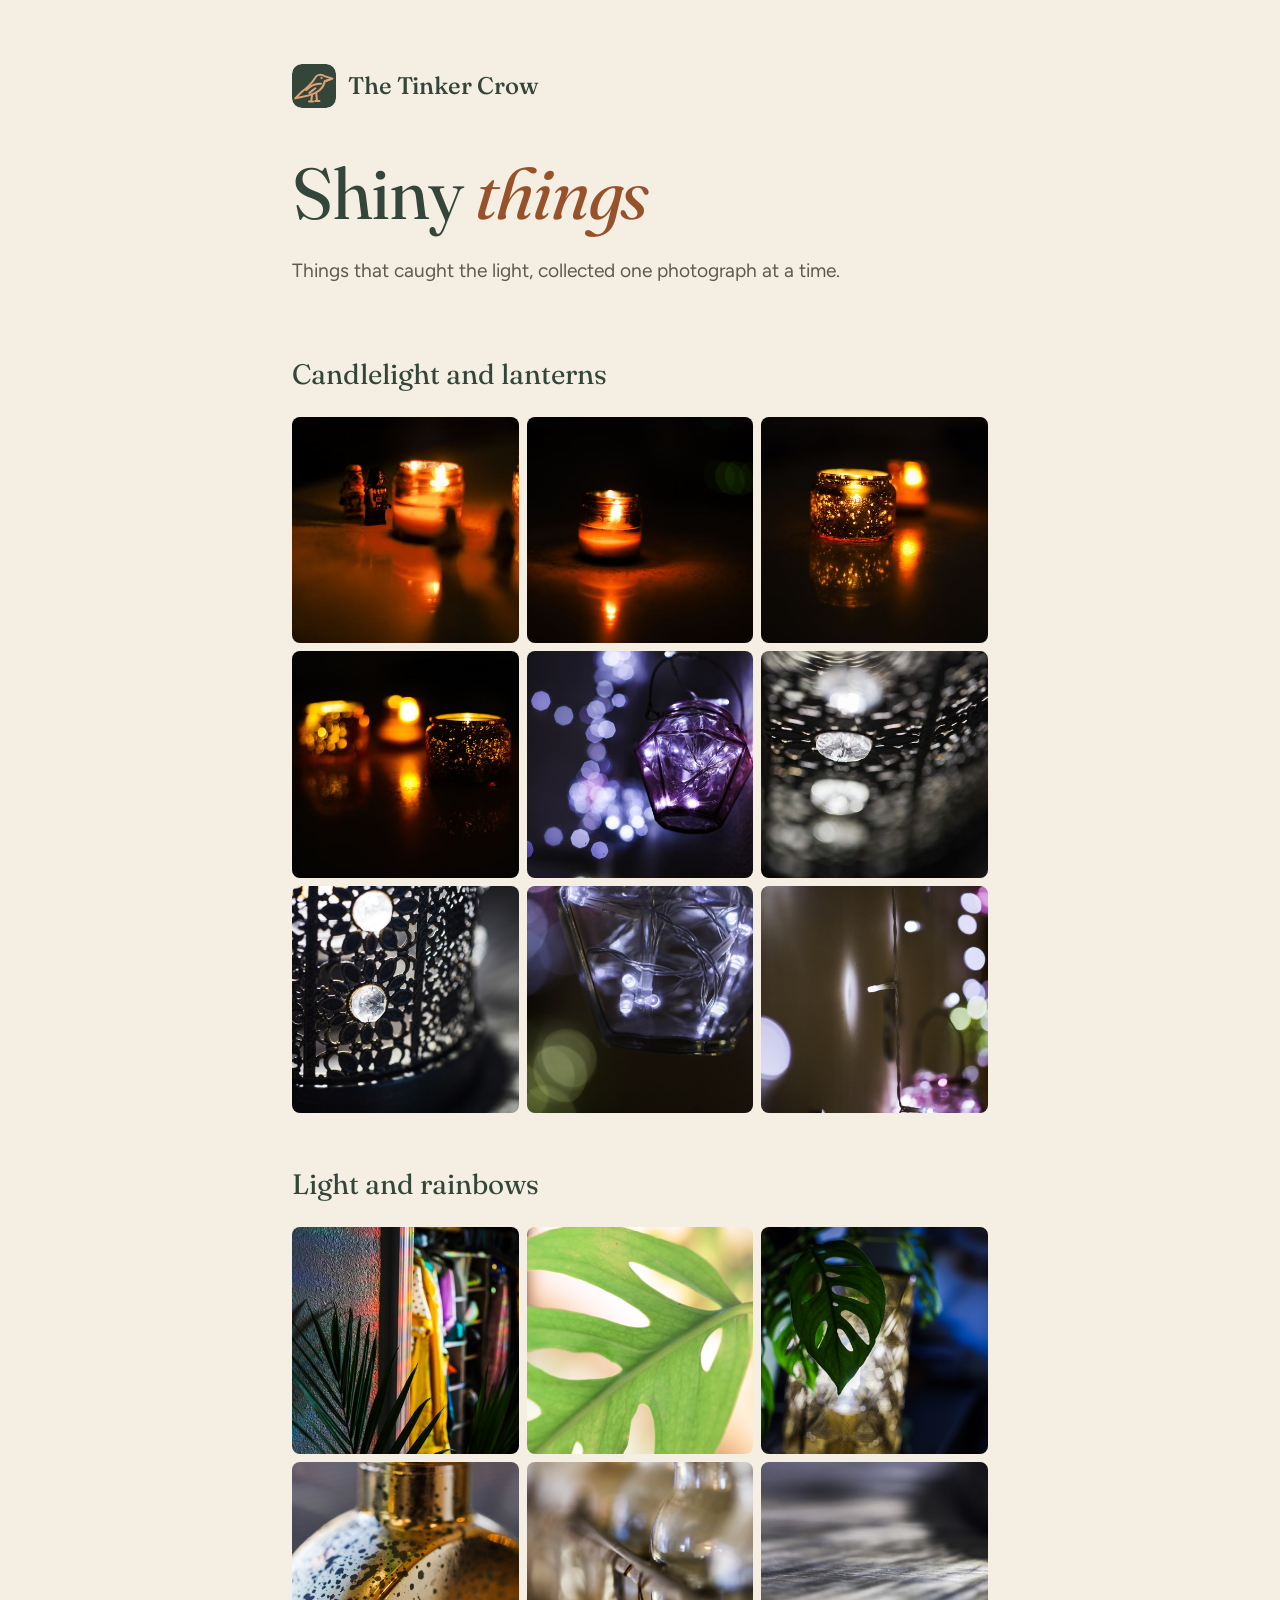
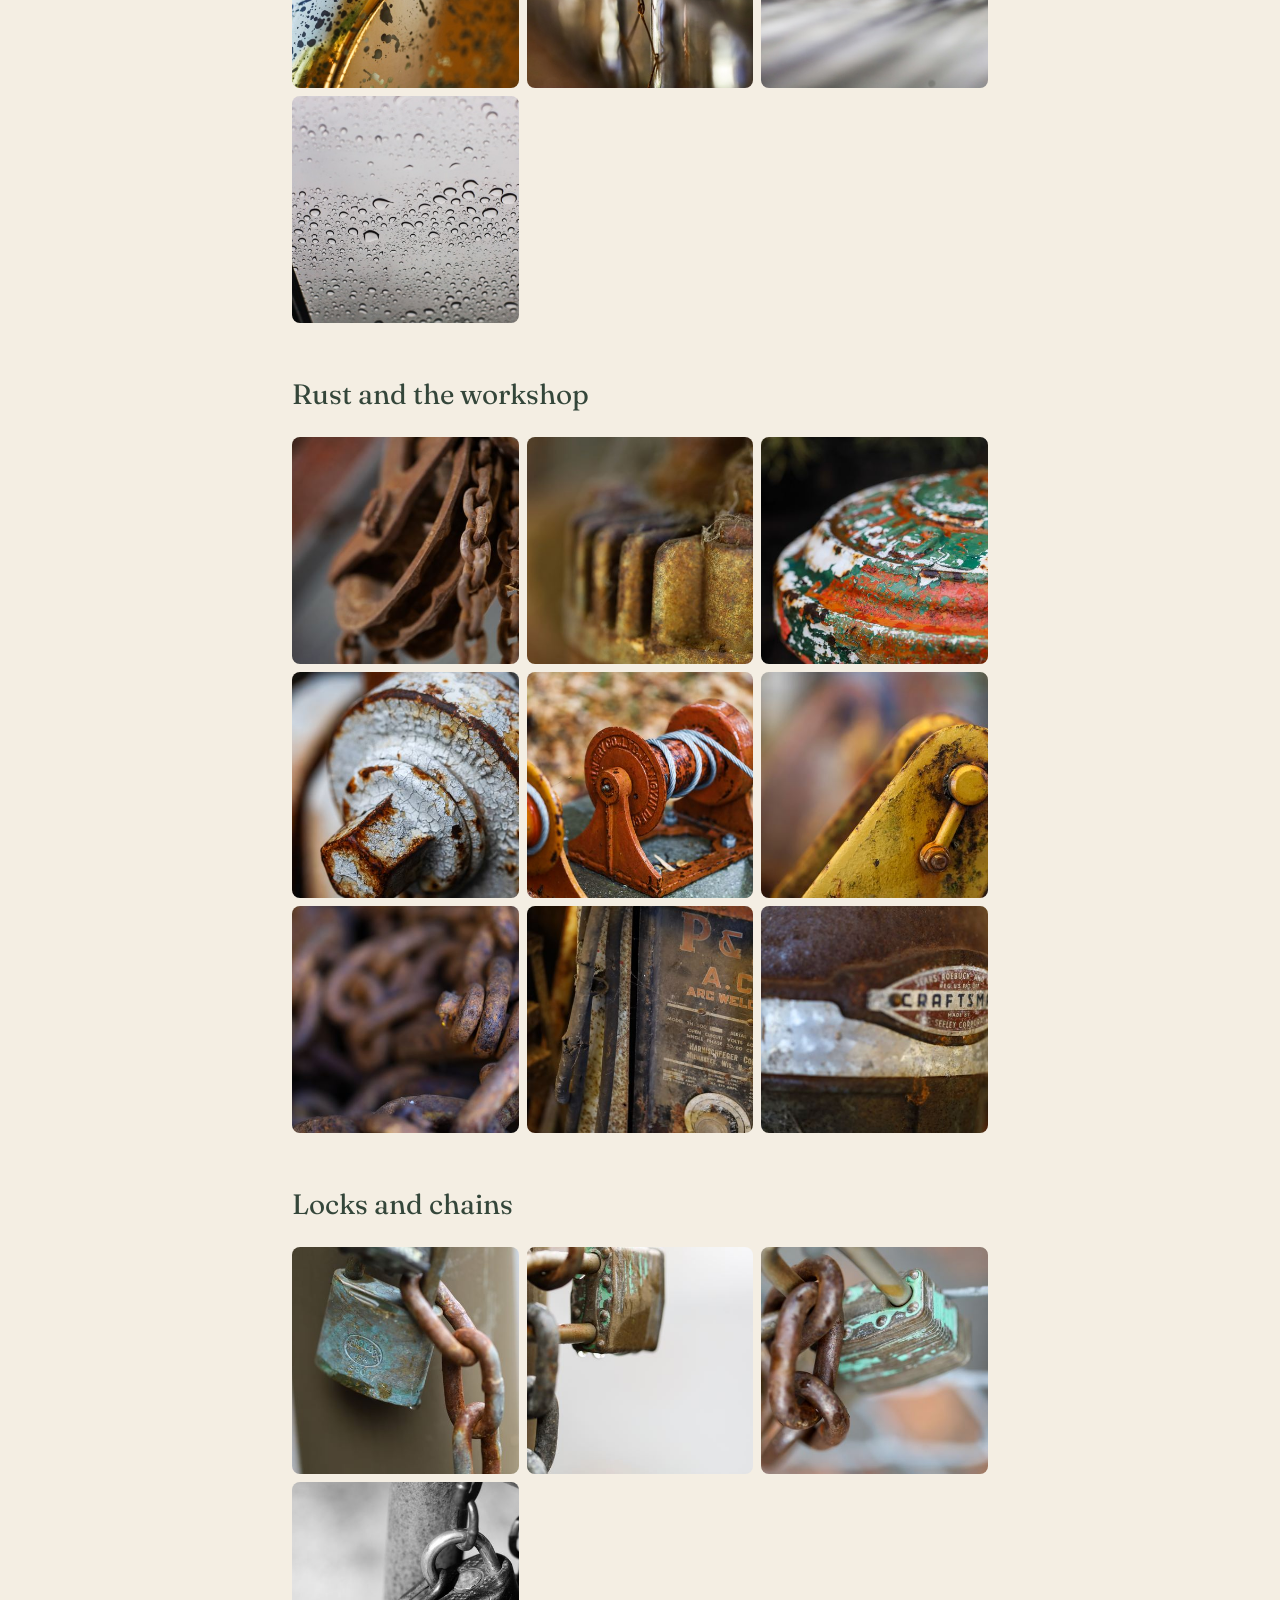
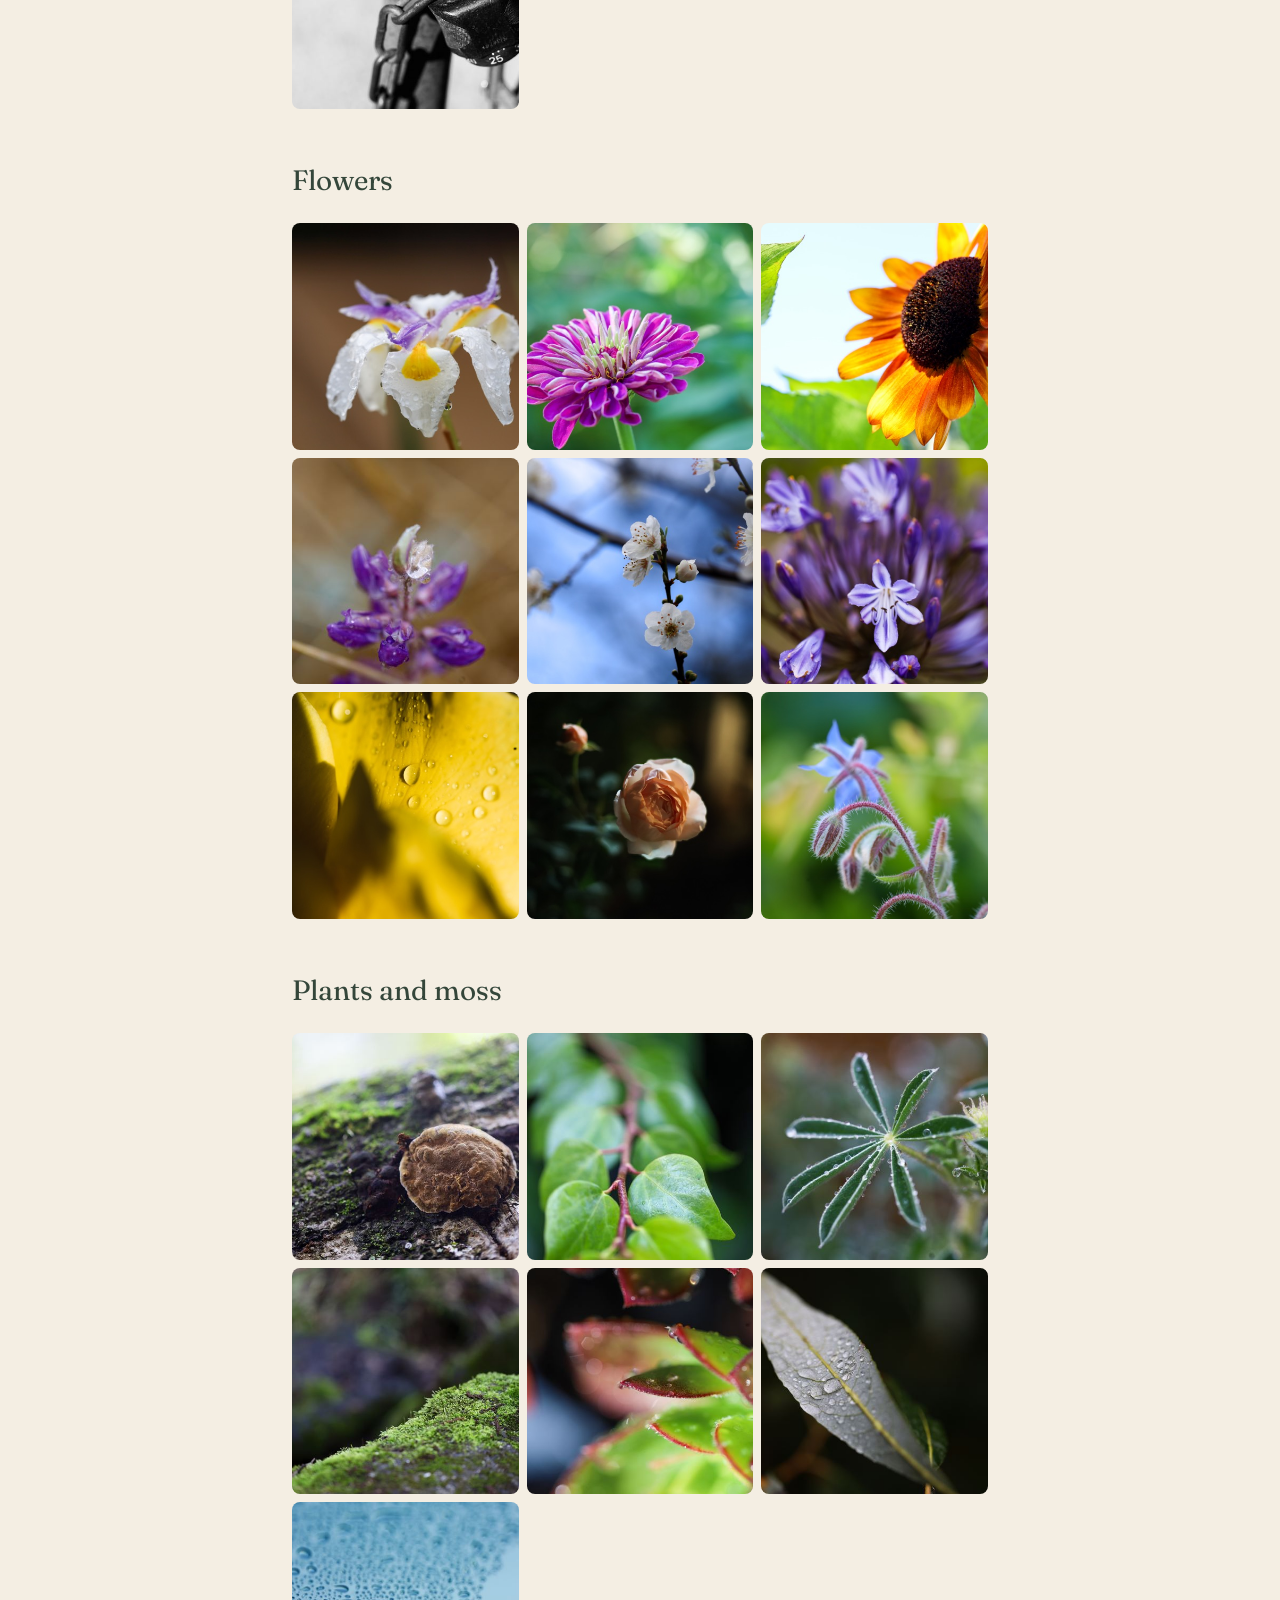
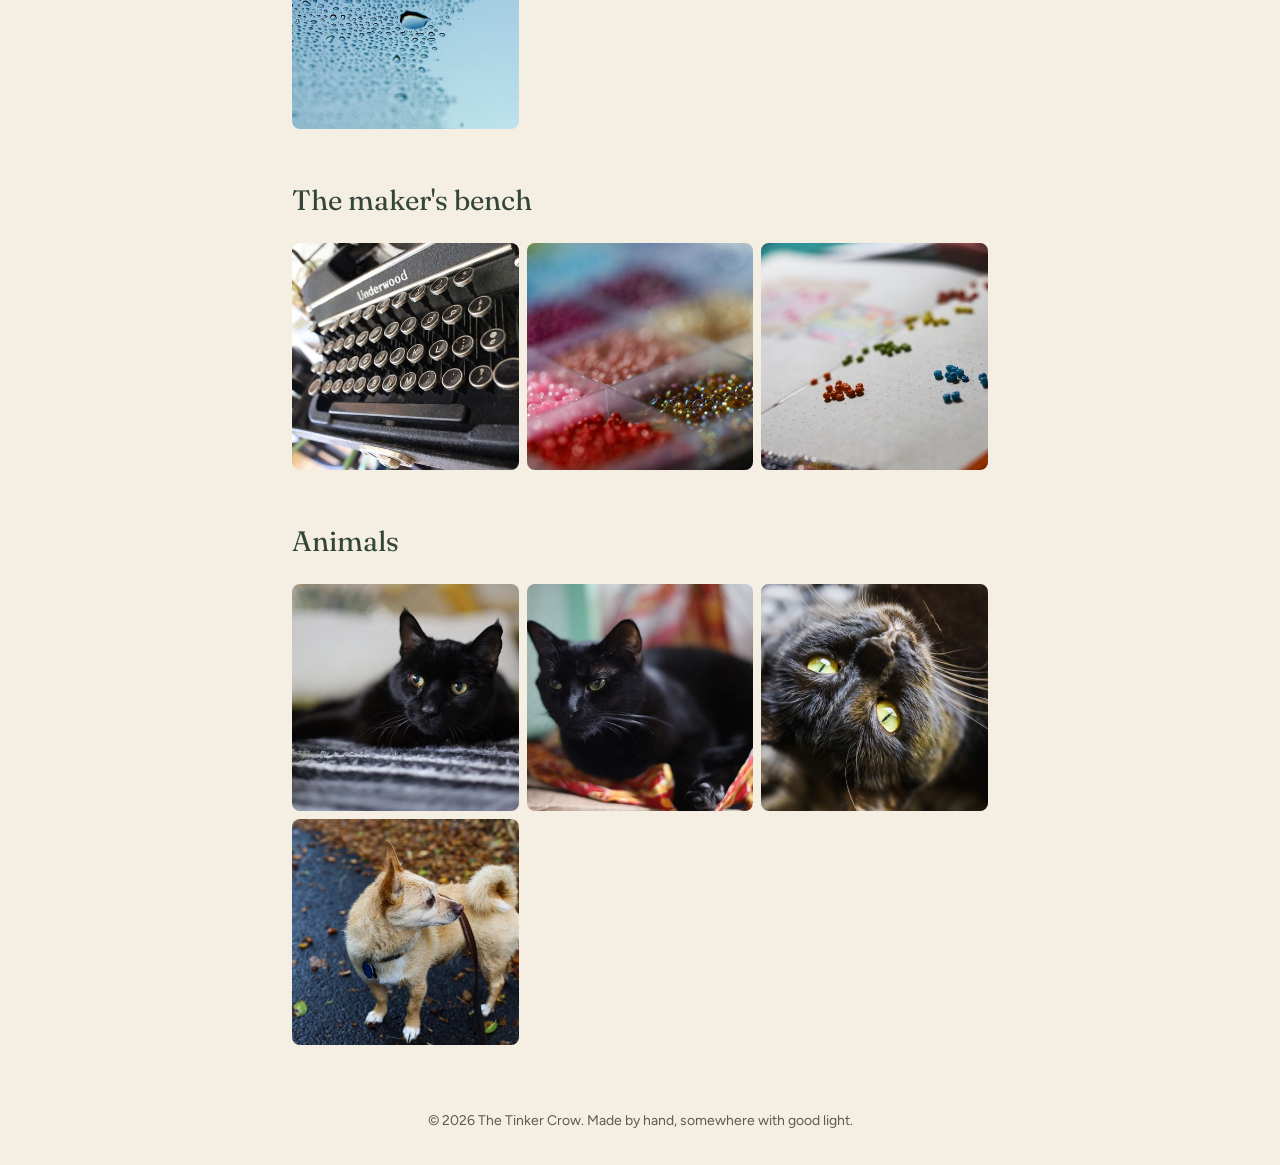
==== gallery.html @ a7730db5 "Self-hosted fonts and social images re-rendered with them Co-Authored-By: Claude Opus 5.5 <noreply@a" ====
<!doctype html>
<html lang="en">
<head>
  <meta charset="utf-8">
  <meta name="viewport" content="width=device-width, initial-scale=1">
  <title>Shiny things — The Tinker Crow</title>
  <meta name="description" content="Photographs from The Tinker Crow: candlelight, rust and old machines, locks and chains, flowers, plants and moss, the maker's bench, and the animals.">
  <meta name="theme-color" content="#f4eee3" media="(prefers-color-scheme: light)">
  <meta name="theme-color" content="#1b221d" media="(prefers-color-scheme: dark)">
  <link rel="icon" href="/favicon.svg?v=2" type="image/svg+xml">
  <meta property="og:type" content="website">
  <meta property="og:url" content="https://thetinkercrow.com/gallery">
  <meta property="og:title" content="Shiny things — The Tinker Crow">
  <meta property="og:description" content="Candlelight, rust, locks and chains, flowers, plants and moss, and the maker's bench.">
  <meta property="og:image" content="https://thetinkercrow.com/og-image.png?v=2">
  <meta name="twitter:card" content="summary_large_image">
  <link rel="stylesheet" href="/css/tokens.css">
  <link rel="stylesheet" href="/css/site.css">
</head>
<body>
  <main>
    <p class="wordmark"><a href="/"><img src="/favicon.svg?v=2" alt="">The Tinker Crow</a></p>
    <h1>Shiny <em>things</em></h1>
    <p class="lede">Things that caught the light, collected one photograph at a time.</p>

    <section class="gallery" aria-labelledby="g-candles">
      <h2 id="g-candles">Candlelight and lanterns</h2>
      <ul>
      <li><a href="/photos/candles-pair.jpg"><img src="/photos/thumbs/candles-pair.jpg" width="640" height="427" alt="Candles glowing in mercury-glass holders on a dark table" loading="lazy" decoding="async"></a></li>
      <li><a href="/photos/candle-single.jpg"><img src="/photos/thumbs/candle-single.jpg" width="640" height="427" alt="A single candle glowing in the dark, its flame reflected below" loading="lazy" decoding="async"></a></li>
      <li><a href="/photos/candles-mercury-glass.jpg"><img src="/photos/thumbs/candles-mercury-glass.jpg" width="640" height="427" alt="Speckled mercury-glass candle holder with a second flame behind it" loading="lazy" decoding="async"></a></li>
      <li><a href="/photos/candles-three.jpg"><img src="/photos/thumbs/candles-three.jpg" width="640" height="427" alt="Three candles in glass holders reflected on a dark table" loading="lazy" decoding="async"></a></li>
      <li><a href="/photos/lantern-violet.jpg"><img src="/photos/thumbs/lantern-violet.jpg" width="640" height="427" alt="Violet glass lantern among blurred string lights" loading="lazy" decoding="async"></a></li>
      <li><a href="/photos/lantern-pierced.jpg"><img src="/photos/thumbs/lantern-pierced.jpg" width="427" height="640" alt="Pierced metal lantern set with glass jewels, glowing from inside" loading="lazy" decoding="async"></a></li>
      <li><a href="/photos/lantern-pierced-close.jpg"><img src="/photos/thumbs/lantern-pierced-close.jpg" width="640" height="427" alt="Close view of a lace-cut metal lantern and its glass jewels" loading="lazy" decoding="async"></a></li>
      <li><a href="/photos/light-string-lantern.jpg"><img src="/photos/thumbs/light-string-lantern.jpg" width="640" height="427" alt="Glass lantern filled with tiny white string lights" loading="lazy" decoding="async"></a></li>
      <li><a href="/photos/light-bokeh-strands.jpg"><img src="/photos/thumbs/light-bokeh-strands.jpg" width="640" height="427" alt="Strands of fairy lights blurred into soft circles" loading="lazy" decoding="async"></a></li>
      </ul>
    </section>

    <section class="gallery" aria-labelledby="g-light">
      <h2 id="g-light">Light and rainbows</h2>
      <ul>
      <li><a href="/photos/light-rainbow-wall.jpg"><img src="/photos/thumbs/light-rainbow-wall.jpg" width="640" height="427" alt="A rainbow cast across a wall beside palm fronds and a rack of bright clothes" loading="lazy" decoding="async"></a></li>
      <li><a href="/photos/light-monstera-backlit.jpg"><img src="/photos/thumbs/light-monstera-backlit.jpg" width="640" height="427" alt="Monstera leaf glowing green with the sun behind it" loading="lazy" decoding="async"></a></li>
      <li><a href="/photos/light-monstera-blue.jpg"><img src="/photos/thumbs/light-monstera-blue.jpg" width="640" height="427" alt="Monstera leaves over a glowing glass jar in blue evening light" loading="lazy" decoding="async"></a></li>
      <li><a href="/photos/light-mercury-bottle.jpg"><img src="/photos/thumbs/light-mercury-bottle.jpg" width="640" height="427" alt="Round gold mercury-glass bottle catching the light" loading="lazy" decoding="async"></a></li>
      <li><a href="/photos/light-glass-bokeh.jpg"><img src="/photos/thumbs/light-glass-bokeh.jpg" width="640" height="427" alt="A row of glass bottles melting into warm blur" loading="lazy" decoding="async"></a></li>
      <li><a href="/photos/light-floor-stripes.jpg"><img src="/photos/thumbs/light-floor-stripes.jpg" width="640" height="427" alt="Soft stripes of window light falling across a surface" loading="lazy" decoding="async"></a></li>
      <li><a href="/photos/light-window-raindrops.jpg"><img src="/photos/thumbs/light-window-raindrops.jpg" width="640" height="427" alt="Raindrops beaded on a window pane against a grey sky" loading="lazy" decoding="async"></a></li>
      </ul>
    </section>

    <section class="gallery" aria-labelledby="g-rust">
      <h2 id="g-rust">Rust and the workshop</h2>
      <ul>
      <li><a href="/photos/rust-chain-hoist.jpg"><img src="/photos/thumbs/rust-chain-hoist.jpg" width="640" height="427" alt="Rusted chain hoist hanging in a workshop" loading="lazy" decoding="async"></a></li>
      <li><a href="/photos/rust-gear.jpg"><img src="/photos/thumbs/rust-gear.jpg" width="640" height="427" alt="Rusted gear housing up close" loading="lazy" decoding="async"></a></li>
      <li><a href="/photos/rust-painted-dome.jpg"><img src="/photos/thumbs/rust-painted-dome.jpg" width="640" height="427" alt="Ridged metal cap with green and orange paint flaking off" loading="lazy" decoding="async"></a></li>
      <li><a href="/photos/rust-white-fitting.jpg"><img src="/photos/thumbs/rust-white-fitting.jpg" width="640" height="427" alt="Cracked white paint over a rusted square fitting" loading="lazy" decoding="async"></a></li>
      <li><a href="/photos/rust-orange-winch.jpg"><img src="/photos/thumbs/rust-orange-winch.jpg" width="640" height="427" alt="Orange hand winch wound with steel cable" loading="lazy" decoding="async"></a></li>
      <li><a href="/photos/rust-yellow-lever.jpg"><img src="/photos/thumbs/rust-yellow-lever.jpg" width="640" height="427" alt="Worn yellow machine arm with a brass lever" loading="lazy" decoding="async"></a></li>
      <li><a href="/photos/rust-chain-pile.jpg"><img src="/photos/thumbs/rust-chain-pile.jpg" width="640" height="427" alt="A heap of rusted chain" loading="lazy" decoding="async"></a></li>
      <li><a href="/photos/workshop-arc-welder.jpg"><img src="/photos/thumbs/workshop-arc-welder.jpg" width="640" height="427" alt="Old arc welder with its faded maker's plate" loading="lazy" decoding="async"></a></li>
      <li><a href="/photos/workshop-craftsman-badge.jpg"><img src="/photos/thumbs/workshop-craftsman-badge.jpg" width="640" height="427" alt="Enamel maker's badge on a rusted machine" loading="lazy" decoding="async"></a></li>
      </ul>
    </section>

    <section class="gallery" aria-labelledby="g-locks">
      <h2 id="g-locks">Locks and chains</h2>
      <ul>
      <li><a href="/photos/lock-verdigris.jpg"><img src="/photos/thumbs/lock-verdigris.jpg" width="640" height="427" alt="Padlock gone green with verdigris on a rusted chain" loading="lazy" decoding="async"></a></li>
      <li><a href="/photos/lock-brass-chain.jpg"><img src="/photos/thumbs/lock-brass-chain.jpg" width="640" height="427" alt="Weathered brass padlock hanging from a chain" loading="lazy" decoding="async"></a></li>
      <li><a href="/photos/lock-rust-chain.jpg"><img src="/photos/thumbs/lock-rust-chain.jpg" width="427" height="640" alt="Rusted chain looped through a green-stained padlock" loading="lazy" decoding="async"></a></li>
      <li><a href="/photos/lock-black-white.jpg"><img src="/photos/thumbs/lock-black-white.jpg" width="640" height="427" alt="Combination lock and chains in black and white" loading="lazy" decoding="async"></a></li>
      </ul>
    </section>

    <section class="gallery" aria-labelledby="g-flowers">
      <h2 id="g-flowers">Flowers</h2>
      <ul>
      <li><a href="/photos/flower-iris-rain.jpg"><img src="/photos/thumbs/flower-iris-rain.jpg" width="640" height="427" alt="White and violet iris speckled with rain" loading="lazy" decoding="async"></a></li>
      <li><a href="/photos/flower-zinnia-magenta.jpg"><img src="/photos/thumbs/flower-zinnia-magenta.jpg" width="640" height="427" alt="Magenta zinnia in full bloom" loading="lazy" decoding="async"></a></li>
      <li><a href="/photos/flower-sunflower.jpg"><img src="/photos/thumbs/flower-sunflower.jpg" width="640" height="427" alt="Orange sunflower against a pale sky" loading="lazy" decoding="async"></a></li>
      <li><a href="/photos/garden-lupine-dew.jpg"><img src="/photos/thumbs/garden-lupine-dew.jpg" width="640" height="427" alt="Purple lupine bud beaded with dew" loading="lazy" decoding="async"></a></li>
      <li><a href="/photos/flower-plum-blossom.jpg"><img src="/photos/thumbs/flower-plum-blossom.jpg" width="640" height="427" alt="White plum blossoms on a branch against blue sky" loading="lazy" decoding="async"></a></li>
      <li><a href="/photos/flower-agapanthus.jpg"><img src="/photos/thumbs/flower-agapanthus.jpg" width="640" height="427" alt="Close view of a purple agapanthus cluster" loading="lazy" decoding="async"></a></li>
      <li><a href="/photos/flower-yellow-petal-drops.jpg"><img src="/photos/thumbs/flower-yellow-petal-drops.jpg" width="427" height="640" alt="Yellow petal holding drops of water" loading="lazy" decoding="async"></a></li>
      <li><a href="/photos/flower-rose-peach.jpg"><img src="/photos/thumbs/flower-rose-peach.jpg" width="640" height="427" alt="Single peach rose glowing against dark leaves" loading="lazy" decoding="async"></a></li>
      <li><a href="/photos/flower-borage.jpg"><img src="/photos/thumbs/flower-borage.jpg" width="640" height="427" alt="Blue borage flower on a fuzzy curling stem" loading="lazy" decoding="async"></a></li>
      </ul>
    </section>

    <section class="gallery" aria-labelledby="g-garden">
      <h2 id="g-garden">Plants and moss</h2>
      <ul>
      <li><a href="/photos/garden-moss-mushroom.jpg"><img src="/photos/thumbs/garden-moss-mushroom.jpg" width="640" height="427" alt="Bracket mushroom on a mossy log" loading="lazy" decoding="async"></a></li>
      <li><a href="/photos/garden-ivy-vine.jpg"><img src="/photos/thumbs/garden-ivy-vine.jpg" width="427" height="640" alt="Ivy leaves climbing a red stem" loading="lazy" decoding="async"></a></li>
      <li><a href="/photos/garden-lupine-star.jpg"><img src="/photos/thumbs/garden-lupine-star.jpg" width="640" height="427" alt="Star-shaped lupine leaf edged with dew" loading="lazy" decoding="async"></a></li>
      <li><a href="/photos/garden-moss-log.jpg"><img src="/photos/thumbs/garden-moss-log.jpg" width="640" height="427" alt="Bright moss along a fallen log" loading="lazy" decoding="async"></a></li>
      <li><a href="/photos/garden-succulent-rain.jpg"><img src="/photos/thumbs/garden-succulent-rain.jpg" width="427" height="640" alt="Red-edged succulent leaves after rain" loading="lazy" decoding="async"></a></li>
      <li><a href="/photos/garden-leaf-rain.jpg"><img src="/photos/thumbs/garden-leaf-rain.jpg" width="640" height="427" alt="Silver leaf dotted with raindrops" loading="lazy" decoding="async"></a></li>
      <li><a href="/photos/glass-raindrops.jpg"><img src="/photos/thumbs/glass-raindrops.jpg" width="640" height="427" alt="Raindrops on glass against a blue sky" loading="lazy" decoding="async"></a></li>
      </ul>
    </section>

    <section class="gallery" aria-labelledby="g-bench">
      <h2 id="g-bench">The maker's bench</h2>
      <ul>
      <li><a href="/photos/bench-typewriter.jpg"><img src="/photos/thumbs/bench-typewriter.jpg" width="640" height="427" alt="Vintage typewriter keys beside a houseplant" loading="lazy" decoding="async"></a></li>
      <li><a href="/photos/bench-bead-trays.jpg"><img src="/photos/thumbs/bench-bead-trays.jpg" width="640" height="427" alt="Trays of seed beads sorted by color" loading="lazy" decoding="async"></a></li>
      <li><a href="/photos/bench-bead-pattern.jpg"><img src="/photos/thumbs/bench-bead-pattern.jpg" width="640" height="427" alt="Loose beads laid out over a hand-drawn bead pattern" loading="lazy" decoding="async"></a></li>
      </ul>
    </section>

    <section class="gallery" aria-labelledby="g-animals">
      <h2 id="g-animals">Animals</h2>
      <ul>
      <li><a href="/photos/cat-blanket.jpg"><img src="/photos/thumbs/cat-blanket.jpg" width="640" height="427" alt="Black cat curled on a striped blanket" loading="lazy" decoding="async"></a></li>
      <li><a href="/photos/cat-cushion.jpg"><img src="/photos/thumbs/cat-cushion.jpg" width="640" height="427" alt="Black cat resting on a patterned cushion" loading="lazy" decoding="async"></a></li>
      <li><a href="/photos/cat-looking-up.jpg"><img src="/photos/thumbs/cat-looking-up.jpg" width="640" height="427" alt="Dark cat with green eyes gazing straight up" loading="lazy" decoding="async"></a></li>
      <li><a href="/photos/dog-autumn-leaves.jpg"><img src="/photos/thumbs/dog-autumn-leaves.jpg" width="640" height="427" alt="Small fox-colored dog on a leash among autumn leaves" loading="lazy" decoding="async"></a></li>
      </ul>
    </section>
  </main>
  <footer><p>&copy; 2026 The Tinker Crow. Made by hand, somewhere with good light.</p></footer>
</body>
</html>
---- css/tokens.css ----
/* The Tinker Crow design tokens: fonts and the Apothecary palette.
   The one place colors are defined; keep in sync with brand/README.md. */

/* Self-hosted, never Google Fonts: the site makes no third-party requests,
   so a visit leaves no trail anywhere but GitHub Pages. Until the .woff2
   files are in fonts/ (see fonts/README.md), the fallbacks in the stacks
   below render instead; nothing breaks. */
@font-face {
  font-family: "Fraunces"; src: url("/fonts/Fraunces.woff2") format("woff2");
  font-weight: 300 700; font-style: normal; font-display: swap;
}
@font-face {
  font-family: "Fraunces"; src: url("/fonts/Fraunces-Italic.woff2") format("woff2");
  font-weight: 300 700; font-style: italic; font-display: swap;
}
@font-face {
  font-family: "Figtree"; src: url("/fonts/Figtree.woff2") format("woff2");
  font-weight: 400 700; font-display: swap;
}
@font-face {
  font-family: "Caveat"; src: url("/fonts/Caveat.woff2") format("woff2");
  font-weight: 400 700; font-display: swap;
}

:root {
  --font-display: "Fraunces", Georgia, "Times New Roman", serif;
  --font-body: "Figtree", system-ui, -apple-system, "Segoe UI", sans-serif;
  --font-hand: "Caveat", "Bradley Hand", "Segoe Print", cursive;

  /* Apothecary palette, daylight. --sage is 3.15:1 on --bg: decoration and
     large display only, never body text. */
  --bg: #f4eee3; --card: #fbf7ef; --ink: #2b2a26; --forest: #34463a;
  --muted: #5e5a50; --accent: #97522b; --sage: #7d8b6a; --line: #dcd2bf;
  --on-forest: #fbf7ef;
}
/* Night garden. Every text color re-measured against this --bg. */
@media (prefers-color-scheme: dark) {
  :root {
    --bg: #1b221d; --card: #242d27; --ink: #efe7d8; --forest: #c9d6bc;
    --muted: #b5ad9c; --accent: #e0a177; --sage: #8fa07a; --line: #36423a;
    --on-forest: #1b221d;
  }
}
---- css/site.css ----
/* TheTinkerCrow.com page styles. Colors and fonts come from tokens.css;
   no hex values here. Sizes in rem so browser and OS text settings apply. */

* { box-sizing: border-box; }
body {
  /* svh, not vh: on iOS 100vh is taller than the visible screen (the DwelLogs
     site hit this first). vh stays as the fallback. */
  margin: 0; min-height: 100vh; min-height: 100svh;
  display: flex; flex-direction: column; overflow-x: clip;
  background: var(--bg); color: var(--ink);
  font: 1.0625rem/1.65 var(--font-body);
}
a { color: var(--accent); }
:focus-visible { outline: 0.1875rem solid var(--accent); outline-offset: 0.1875rem; border-radius: 0.25rem; }

/* Botanical sprig in the corner. Decorative, fixed, behind the content. */
.sprig {
  position: fixed; top: -1rem; right: -1rem; z-index: 0; pointer-events: none;
  width: min(34vw, 18rem); color: var(--sage); opacity: .7;
}
.sprig svg { display: block; width: 100%; height: auto; }

main, footer { position: relative; z-index: 1; }
main { flex: 1; width: 100%; max-width: 46rem; margin: 0 auto; padding: 4rem 1.25rem 2.5rem; }

.wordmark {
  display: flex; align-items: center; gap: 0.75rem; margin: 0 0 3rem;
  font-family: var(--font-display); font-size: 1.5rem; font-weight: 500; color: var(--forest);
}
.wordmark img { width: 2.75rem; height: 2.75rem; border-radius: 0.625rem; }
.wordmark a { display: inline-flex; align-items: center; gap: 0.75rem; color: inherit; text-decoration: none; }

.moons { display: block; width: 8.75rem; height: auto; color: var(--sage); margin: 0 0 1.5rem; }

h1 {
  margin: 0 0 1.5rem; font-family: var(--font-display); font-weight: 400;
  font-size: clamp(2.5rem, 8vw, 4.5rem); line-height: 1.04; letter-spacing: -0.02em;
  color: var(--forest);
}
h1 em { font-style: italic; color: var(--accent); }
.lede { margin: 0 0 2rem; max-width: 34em; font-size: 1.2rem; color: var(--muted); }

.mediums { list-style: none; padding: 0; margin: 0 0 2rem; display: flex; flex-wrap: wrap; gap: 0.625rem; }
.mediums li {
  padding: 0.375rem 1rem; border: 1px solid var(--line); border-radius: 999px;
  background: var(--card); font-size: 0.95rem; color: var(--forest);
}
.mediums li.next { border-style: dashed; border-color: var(--accent); color: var(--accent); font-style: italic; }

/* Hand-font note, kept level. A 1.5deg tilt read as a rendering glitch
   rather than a hand-placed note; the font carries the handwritten feel. */
.note {
  margin: 0 0 2.5rem; font-family: var(--font-hand); font-size: 1.75rem; line-height: 1.2;
  color: var(--accent);
}

.soon {
  display: inline-block; padding: 0.5rem 1.25rem; border-radius: 999px;
  background: var(--forest); color: var(--on-forest); font-weight: 600; font-size: 0.95rem;
}

/* Photo preview: a square grid of thumbnails, each linking to the full
   image. Square crops keep the mixed portrait/landscape set tidy. */
.gallery { margin-top: 4rem; }
.gallery + .gallery { margin-top: 3rem; }
.gallery h2 {
  margin: 0 0 1.25rem; font-family: var(--font-display); font-weight: 400;
  font-size: 1.75rem; color: var(--forest);
}
.gallery ul {
  list-style: none; padding: 0; margin: 0;
  display: grid; grid-template-columns: repeat(3, minmax(0, 1fr)); gap: 0.5rem;
}
.gallery a { display: block; border-radius: 0.5rem; }
.gallery img {
  display: block; width: 100%; height: auto; aspect-ratio: 1; object-fit: cover;
  border-radius: 0.5rem; background: var(--card);
}
.gallery .more { margin: 1.25rem 0 0; font-weight: 600; }

footer { padding: 1.5rem 1.25rem 2rem; text-align: center; font-size: 0.875rem; color: var(--muted); }
footer p { max-width: 36em; margin: 0 auto; }
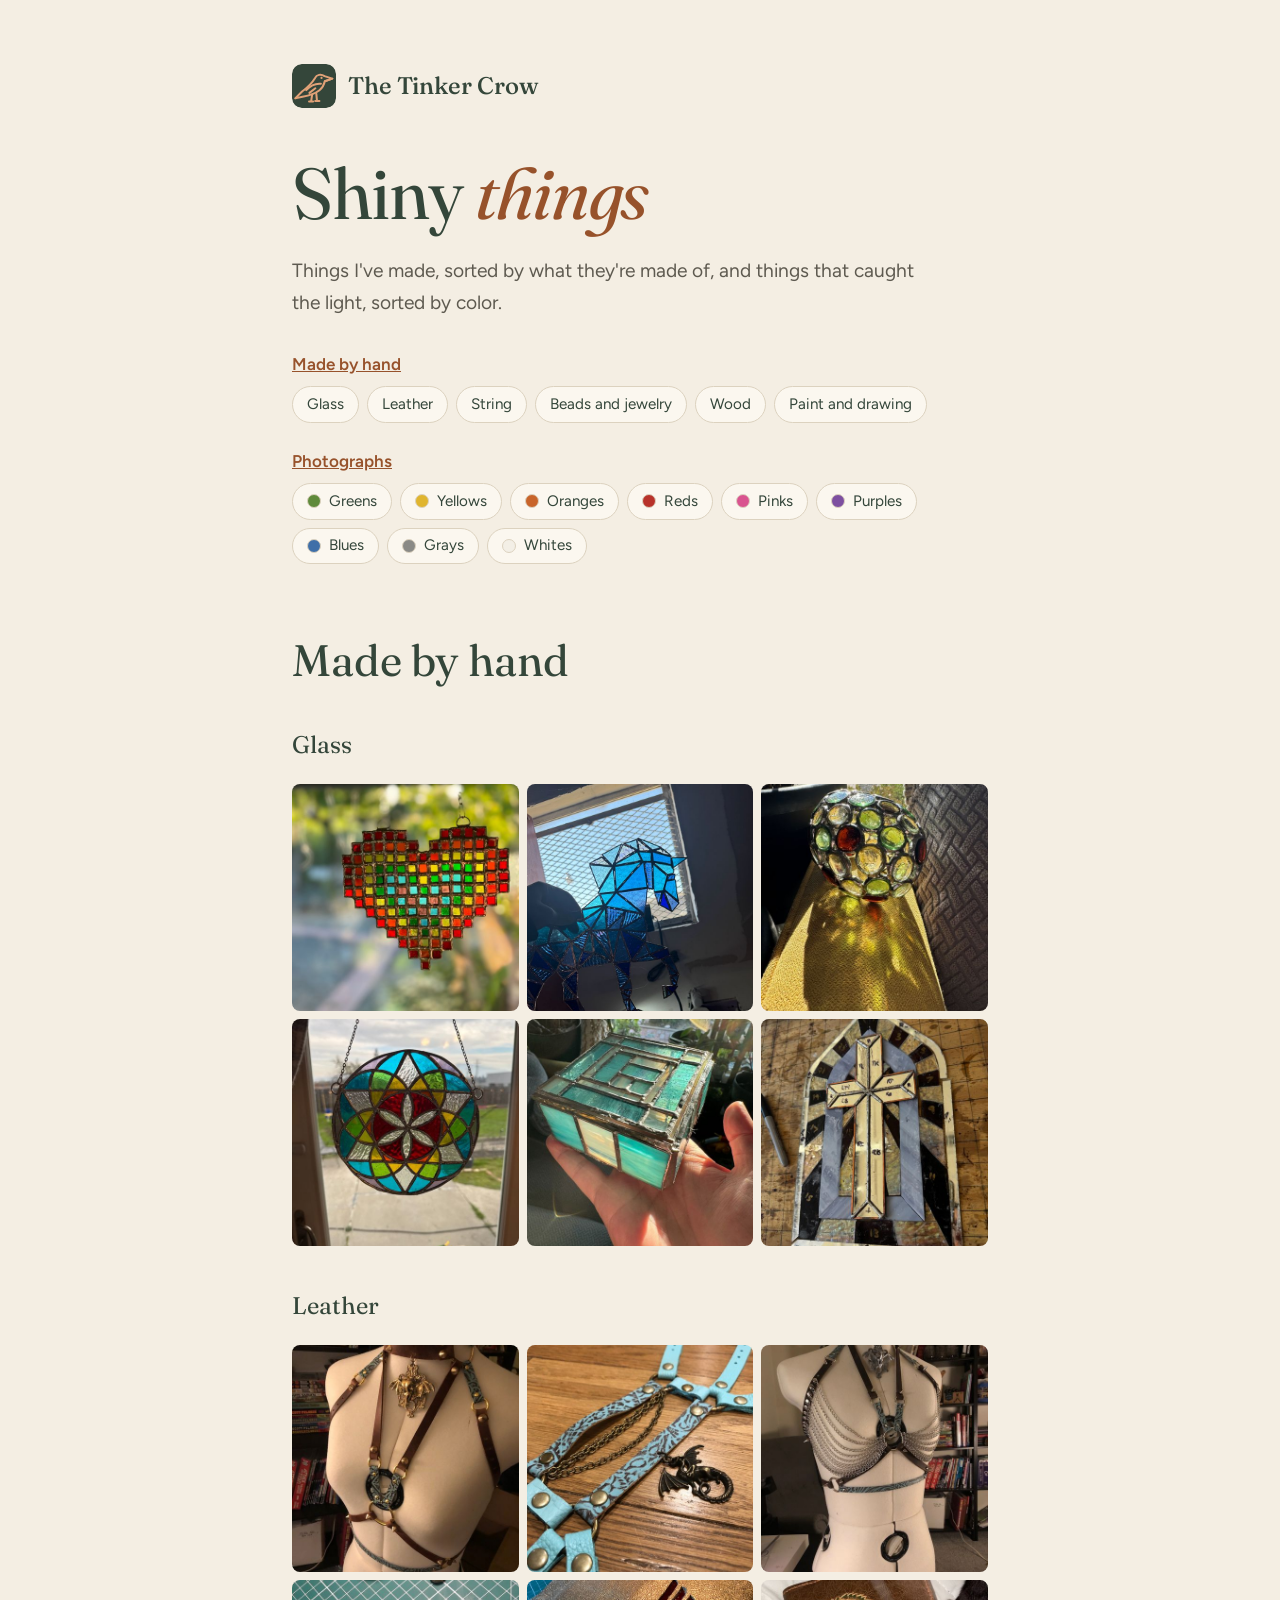
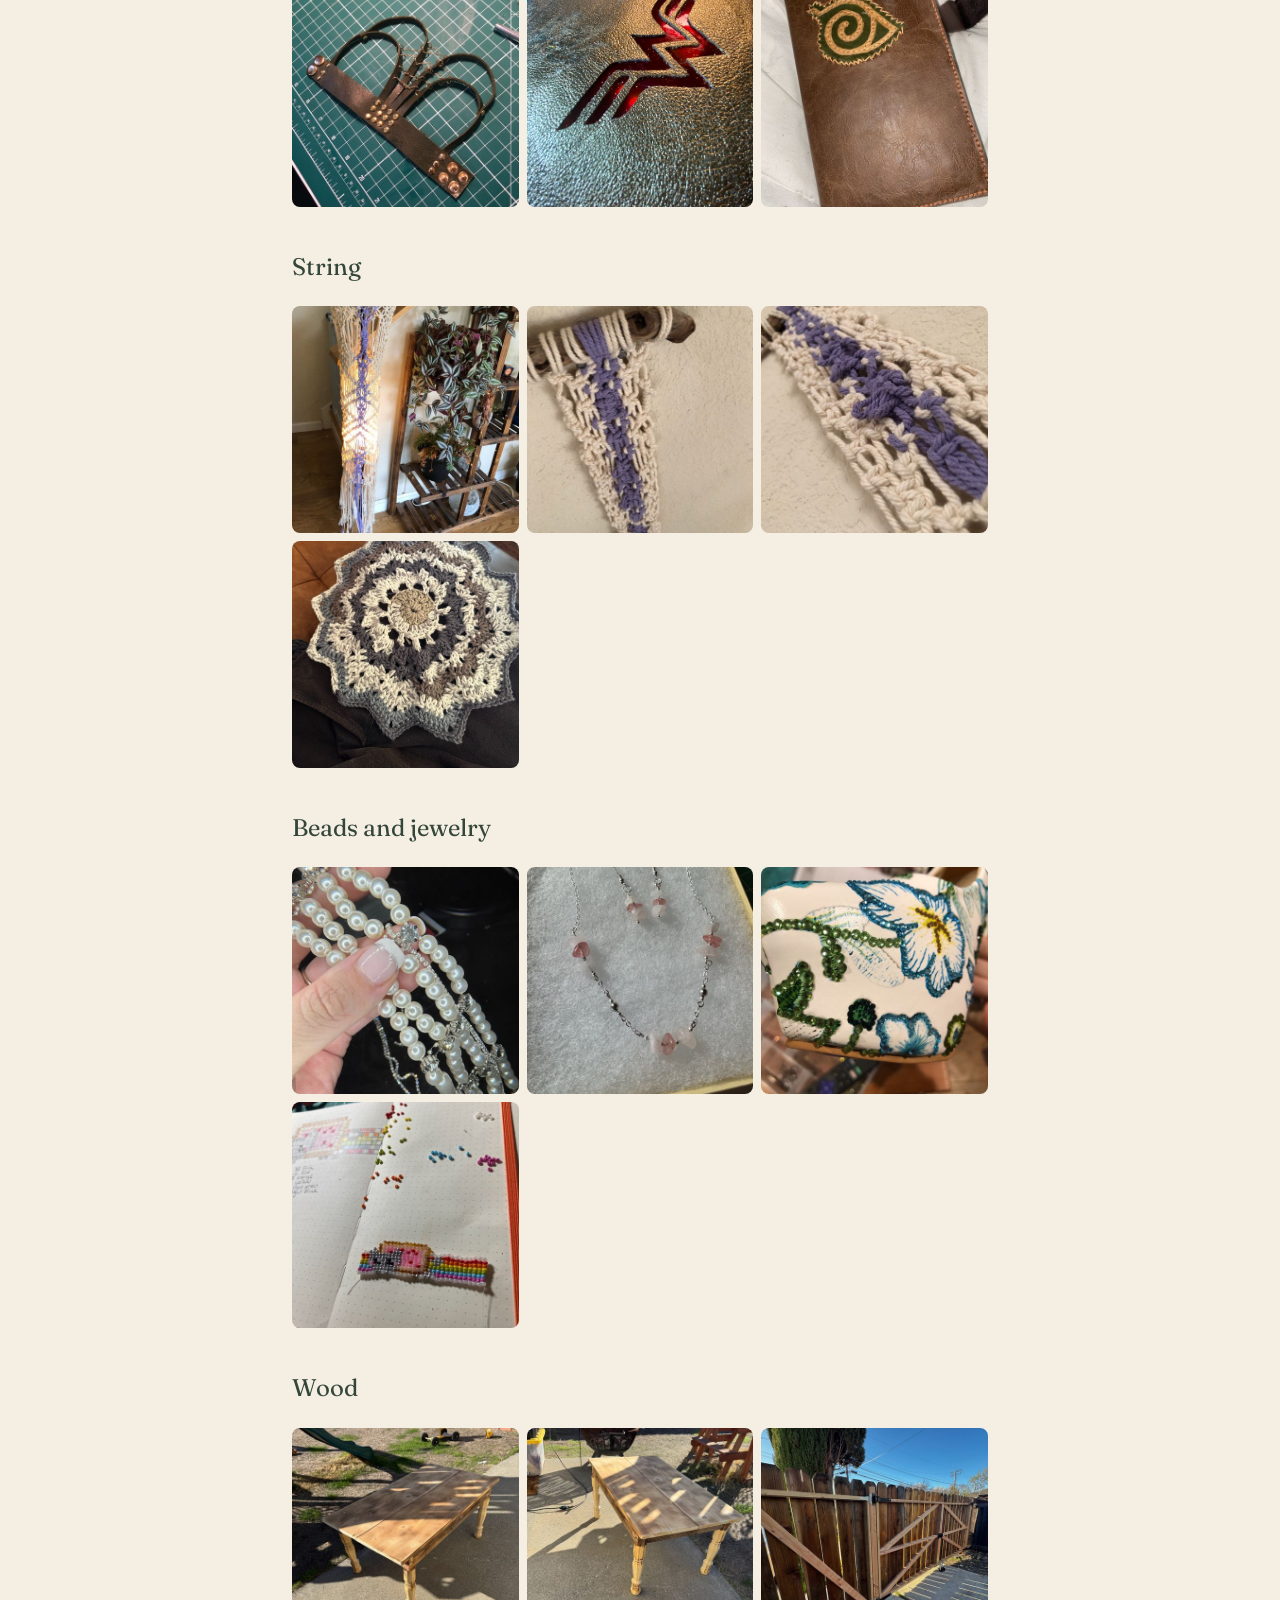
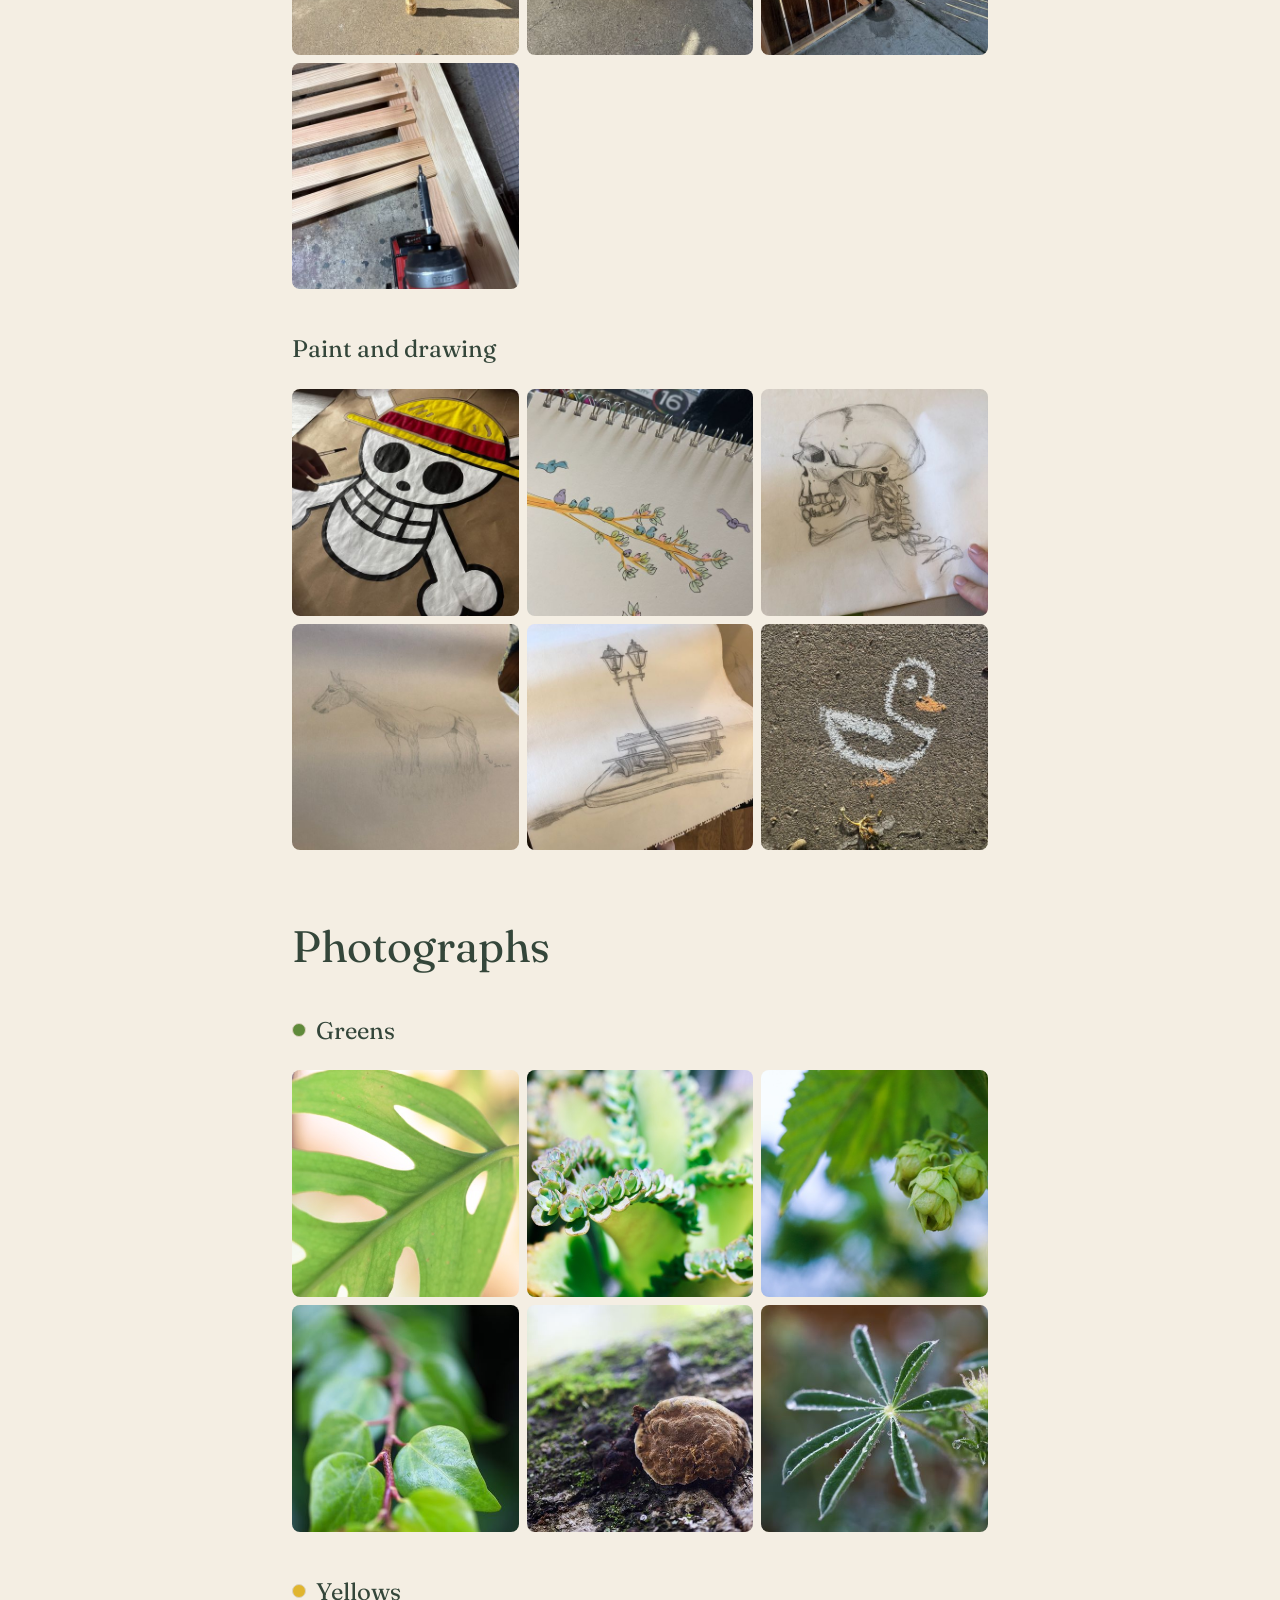
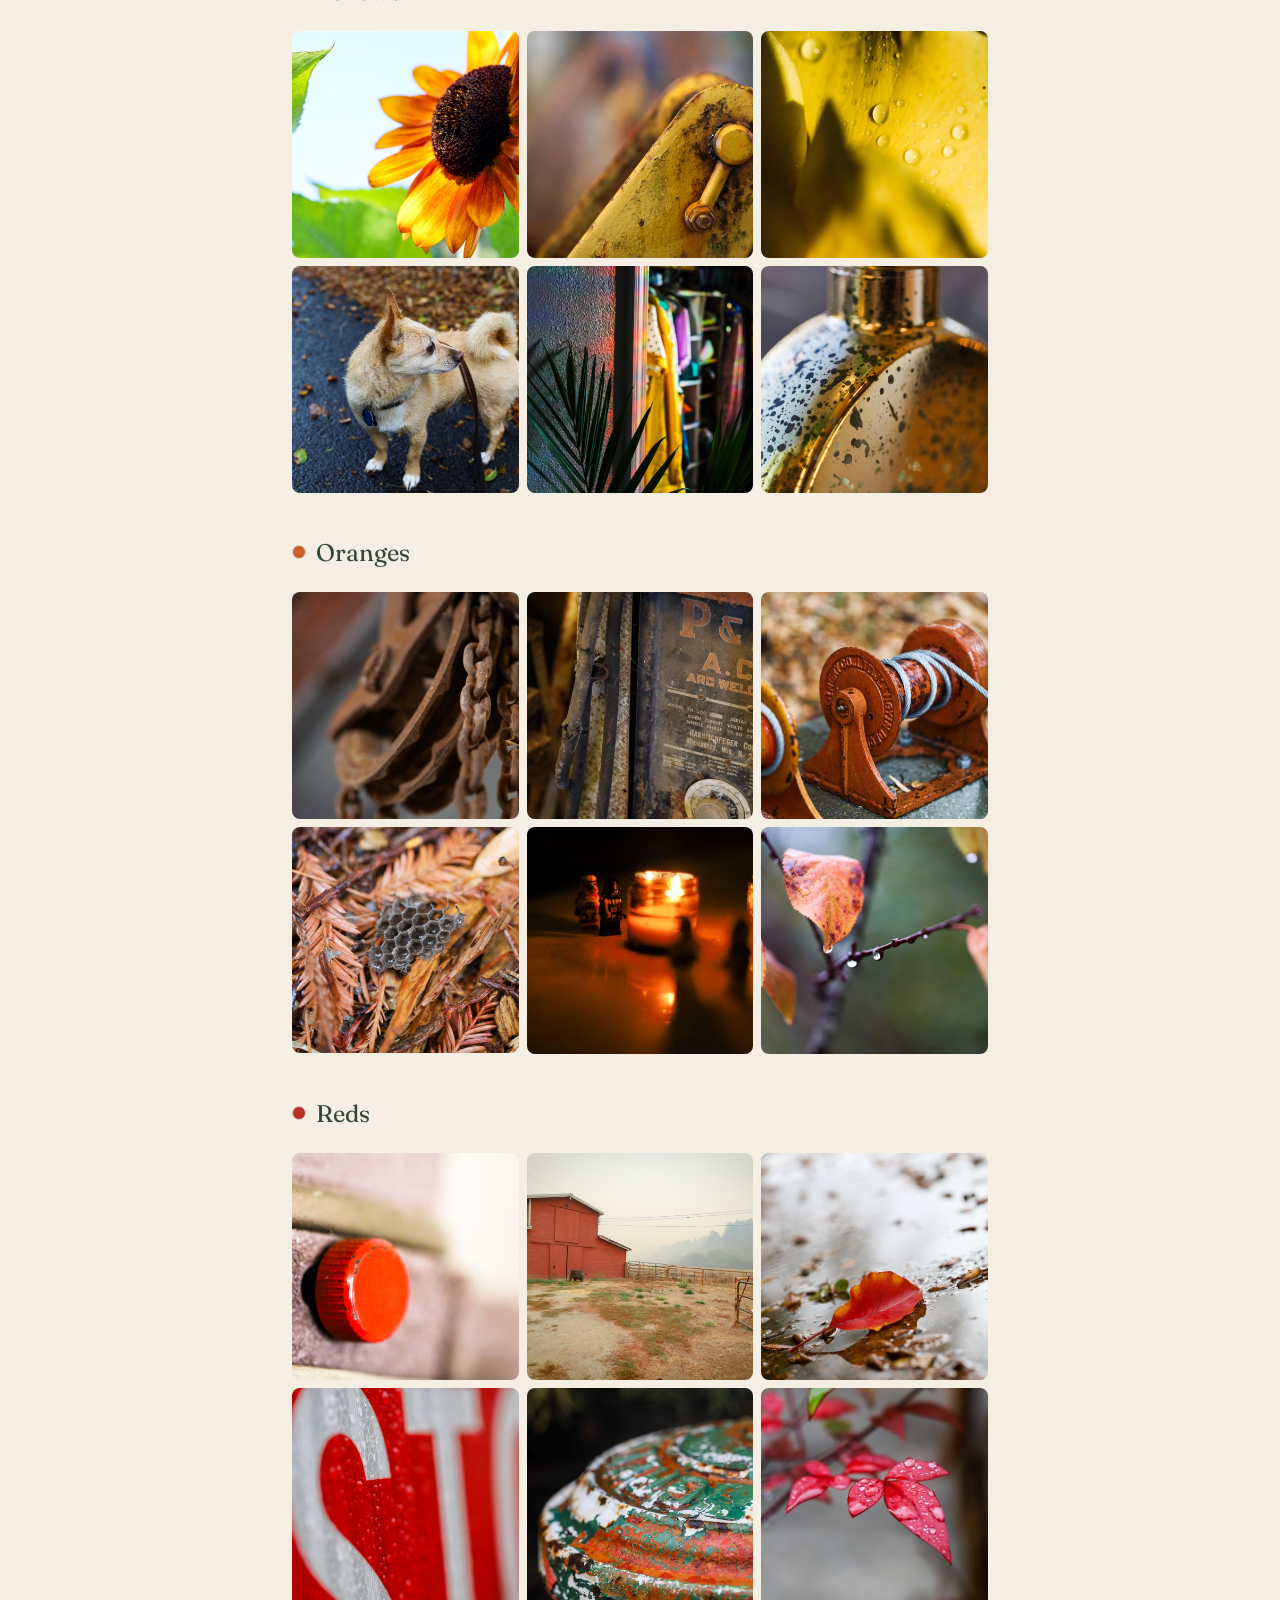
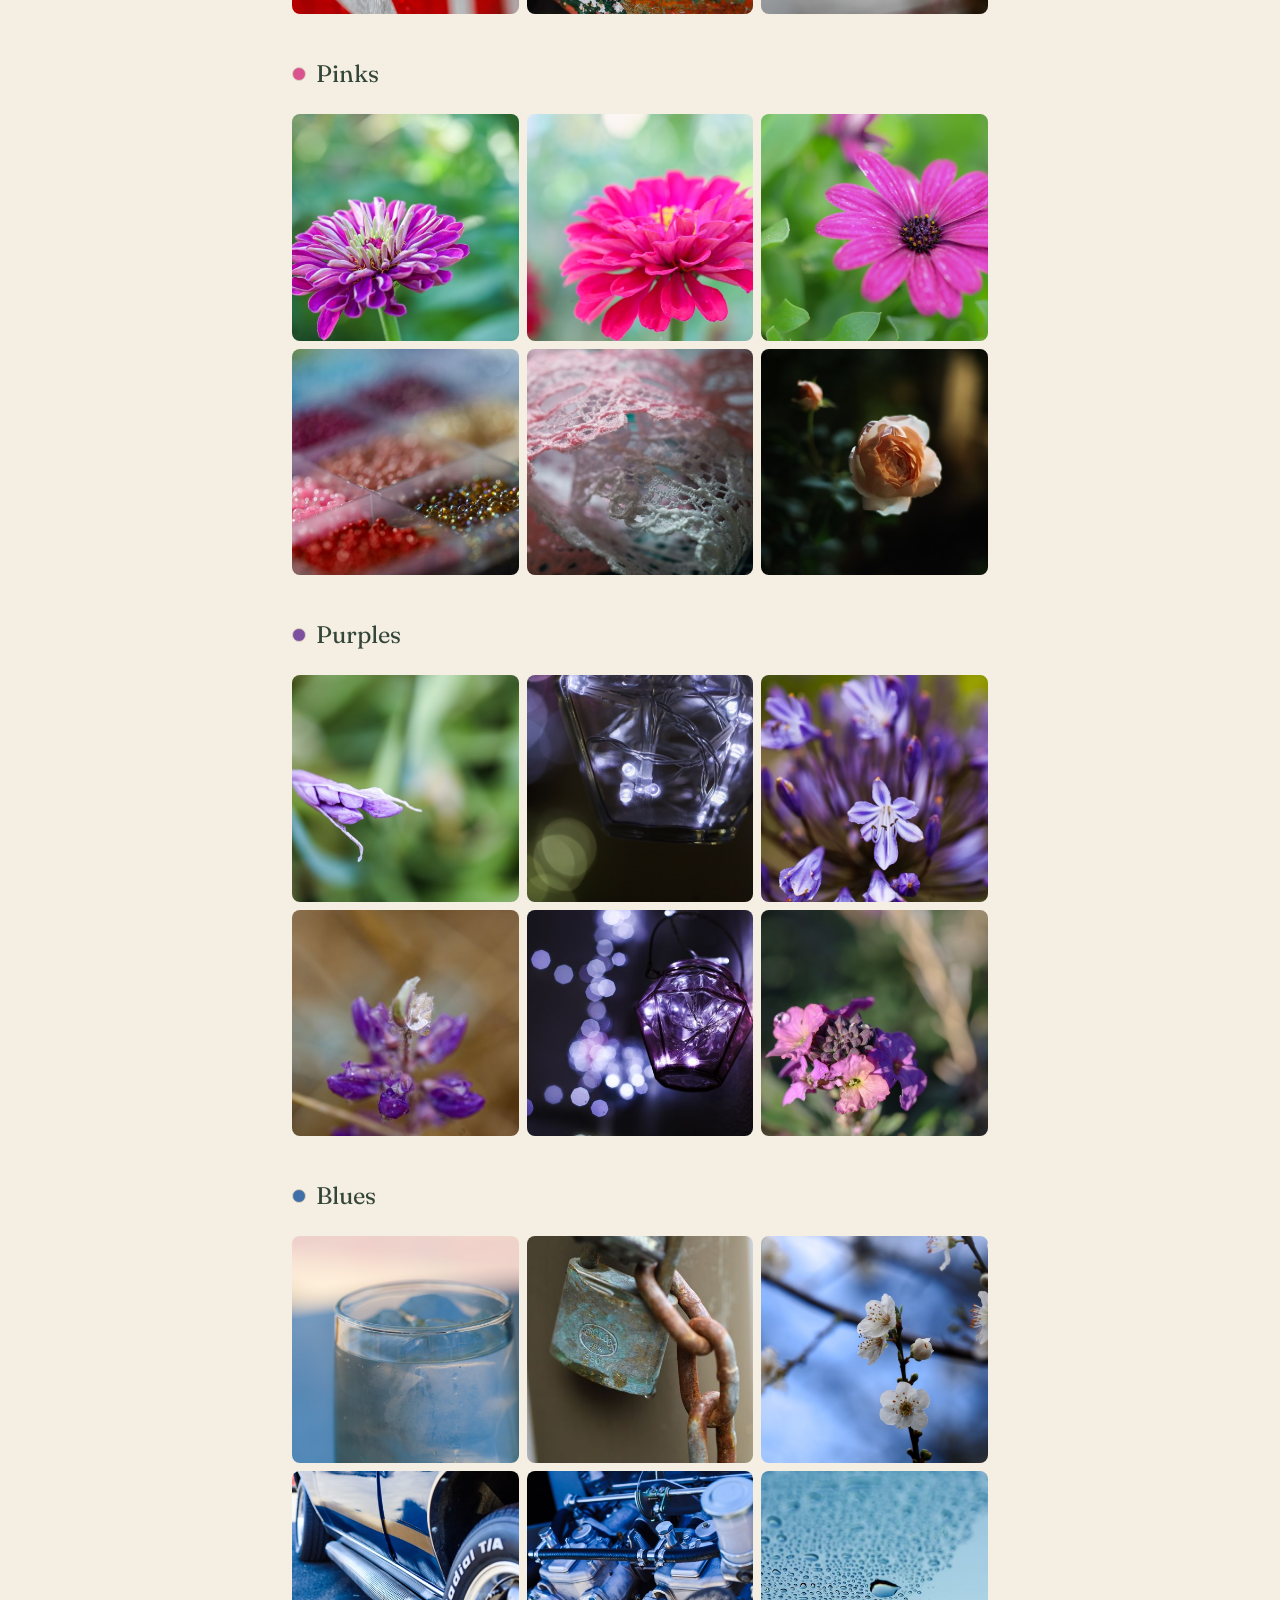
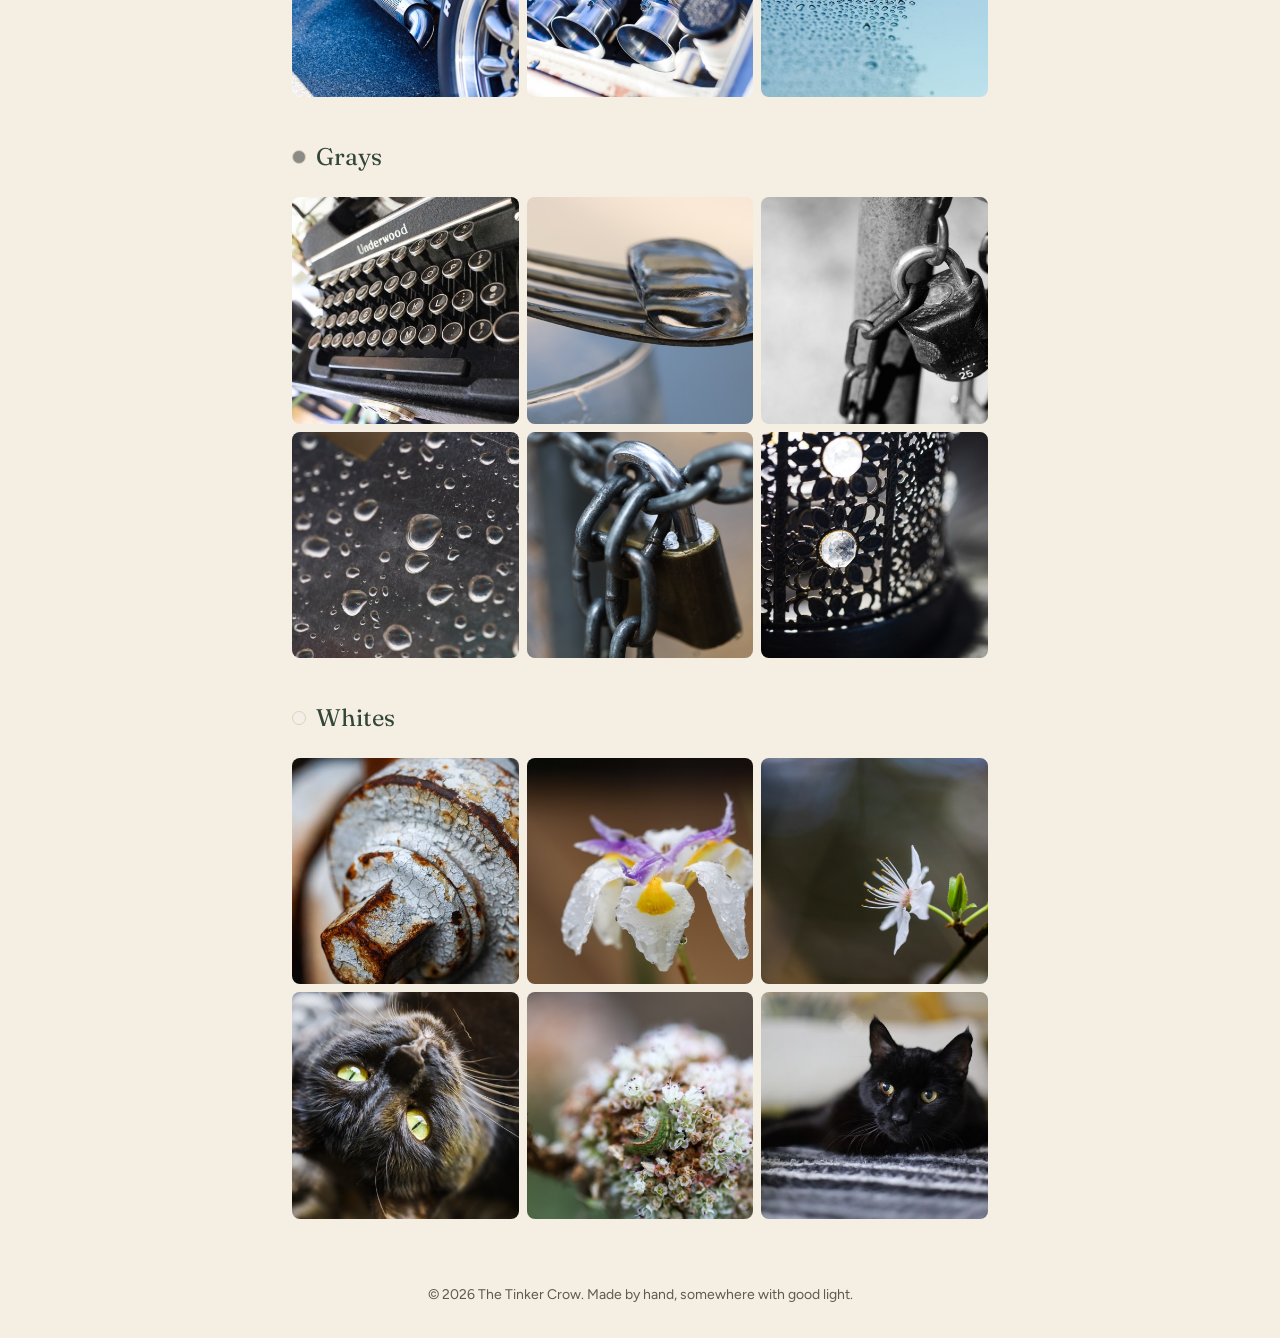
==== commit 37e3a0d3: "Gallery by material and by color: 30 handmade pieces, 54 photographs Co-Authored-By: Claude Opus 5.5" ====
--- a/gallery.html
+++ b/gallery.html
@@ -4,14 +4,16 @@
   <meta charset="utf-8">
   <meta name="viewport" content="width=device-width, initial-scale=1">
   <title>Shiny things — The Tinker Crow</title>
-  <meta name="description" content="Photographs from The Tinker Crow: candlelight, rust and old machines, locks and chains, flowers, plants and moss, the maker's bench, and the animals.">
+  <meta name="description" content="Handmade pieces from The Tinker Crow in glass, leather, string, beads, wood and paint, and photographs sorted by color.">
   <meta name="theme-color" content="#f4eee3" media="(prefers-color-scheme: light)">
   <meta name="theme-color" content="#1b221d" media="(prefers-color-scheme: dark)">
+  <link rel="icon" href="/favicon.ico?v=1" sizes="32x32">
   <link rel="icon" href="/favicon.svg?v=2" type="image/svg+xml">
+  <link rel="apple-touch-icon" href="/apple-touch-icon.png?v=1">
   <meta property="og:type" content="website">
   <meta property="og:url" content="https://thetinkercrow.com/gallery">
   <meta property="og:title" content="Shiny things — The Tinker Crow">
-  <meta property="og:description" content="Candlelight, rust, locks and chains, flowers, plants and moss, and the maker's bench.">
+  <meta property="og:description" content="Handmade pieces by material, and photographs by color.">
   <meta property="og:image" content="https://thetinkercrow.com/og-image.png?v=2">
   <meta name="twitter:card" content="summary_large_image">
   <link rel="stylesheet" href="/css/tokens.css">
@@ -21,107 +23,180 @@
   <main>
     <p class="wordmark"><a href="/"><img src="/favicon.svg?v=2" alt="">The Tinker Crow</a></p>
     <h1>Shiny <em>things</em></h1>
-    <p class="lede">Things that caught the light, collected one photograph at a time.</p>
+    <p class="lede">Things I've made, sorted by what they're made of, and things that caught the light, sorted by color.</p>
+    <nav class="jump" aria-label="Gallery sections">
+      <p><a href="#made">Made by hand</a></p>
+      <ul><li><a href="#m-glass">Glass</a></li><li><a href="#m-leather">Leather</a></li><li><a href="#m-string">String</a></li><li><a href="#m-beads">Beads and jewelry</a></li><li><a href="#m-wood">Wood</a></li><li><a href="#m-paint">Paint and drawing</a></li></ul>
+      <p><a href="#photos">Photographs</a></p>
+      <ul><li><a href="#c-green"><span class="swatch sw-green" aria-hidden="true"></span>Greens</a></li><li><a href="#c-yellow"><span class="swatch sw-yellow" aria-hidden="true"></span>Yellows</a></li><li><a href="#c-oranges"><span class="swatch sw-oranges" aria-hidden="true"></span>Oranges</a></li><li><a href="#c-reds"><span class="swatch sw-reds" aria-hidden="true"></span>Reds</a></li><li><a href="#c-pinks"><span class="swatch sw-pinks" aria-hidden="true"></span>Pinks</a></li><li><a href="#c-purple"><span class="swatch sw-purple" aria-hidden="true"></span>Purples</a></li><li><a href="#c-blues"><span class="swatch sw-blues" aria-hidden="true"></span>Blues</a></li><li><a href="#c-grays"><span class="swatch sw-grays" aria-hidden="true"></span>Grays</a></li><li><a href="#c-whites"><span class="swatch sw-whites" aria-hidden="true"></span>Whites</a></li></ul>
+    </nav>
 
-    <section class="gallery" aria-labelledby="g-candles">
-      <h2 id="g-candles">Candlelight and lanterns</h2>
-      <ul>
-      <li><a href="/photos/candles-pair.jpg"><img src="/photos/thumbs/candles-pair.jpg" width="640" height="427" alt="Candles glowing in mercury-glass holders on a dark table" loading="lazy" decoding="async"></a></li>
-      <li><a href="/photos/candle-single.jpg"><img src="/photos/thumbs/candle-single.jpg" width="640" height="427" alt="A single candle glowing in the dark, its flame reflected below" loading="lazy" decoding="async"></a></li>
-      <li><a href="/photos/candles-mercury-glass.jpg"><img src="/photos/thumbs/candles-mercury-glass.jpg" width="640" height="427" alt="Speckled mercury-glass candle holder with a second flame behind it" loading="lazy" decoding="async"></a></li>
-      <li><a href="/photos/candles-three.jpg"><img src="/photos/thumbs/candles-three.jpg" width="640" height="427" alt="Three candles in glass holders reflected on a dark table" loading="lazy" decoding="async"></a></li>
-      <li><a href="/photos/lantern-violet.jpg"><img src="/photos/thumbs/lantern-violet.jpg" width="640" height="427" alt="Violet glass lantern among blurred string lights" loading="lazy" decoding="async"></a></li>
-      <li><a href="/photos/lantern-pierced.jpg"><img src="/photos/thumbs/lantern-pierced.jpg" width="427" height="640" alt="Pierced metal lantern set with glass jewels, glowing from inside" loading="lazy" decoding="async"></a></li>
-      <li><a href="/photos/lantern-pierced-close.jpg"><img src="/photos/thumbs/lantern-pierced-close.jpg" width="640" height="427" alt="Close view of a lace-cut metal lantern and its glass jewels" loading="lazy" decoding="async"></a></li>
-      <li><a href="/photos/light-string-lantern.jpg"><img src="/photos/thumbs/light-string-lantern.jpg" width="640" height="427" alt="Glass lantern filled with tiny white string lights" loading="lazy" decoding="async"></a></li>
-      <li><a href="/photos/light-bokeh-strands.jpg"><img src="/photos/thumbs/light-bokeh-strands.jpg" width="640" height="427" alt="Strands of fairy lights blurred into soft circles" loading="lazy" decoding="async"></a></li>
-      </ul>
-    </section>
+    <div class="part" id="made">
+      <h2>Made by hand</h2>
+      <section class="gallery" aria-labelledby="m-glass">
+        <h3 id="m-glass">Glass</h3>
+        <ul>
+        <li><a href="/photos/glasswork-heart-rainbow.jpg"><img src="/photos/thumbs/glasswork-heart-rainbow.jpg" width="480" height="640" alt="Rainbow pixel-heart suncatcher hanging in sunlight" loading="lazy" decoding="async"></a></li>
+        <li><a href="/photos/glasswork-horse-window.jpg"><img src="/photos/thumbs/glasswork-horse-window.jpg" width="640" height="614" alt="Faceted blue stained-glass horse lit by a window" loading="lazy" decoding="async"></a></li>
+        <li><a href="/photos/glasswork-globe-lamp.jpg"><img src="/photos/thumbs/glasswork-globe-lamp.jpg" width="480" height="640" alt="Globe lamp of glass gems throwing colored light" loading="lazy" decoding="async"></a></li>
+        <li><a href="/photos/glasswork-mandala-window.jpg"><img src="/photos/thumbs/glasswork-mandala-window.jpg" width="480" height="640" alt="Stained-glass mandala suncatcher hanging in a window" loading="lazy" decoding="async"></a></li>
+        <li><a href="/photos/glasswork-box-turquoise.jpg"><img src="/photos/thumbs/glasswork-box-turquoise.jpg" width="480" height="640" alt="Turquoise stained-glass box held in one hand" loading="lazy" decoding="async"></a></li>
+        <li><a href="/photos/glasswork-arch-cross.jpg"><img src="/photos/thumbs/glasswork-arch-cross.jpg" width="480" height="640" alt="Pointed-arch stained-glass panel with a cross" loading="lazy" decoding="async"></a></li>
+        </ul>
+      </section>
+      <section class="gallery" aria-labelledby="m-leather">
+        <h3 id="m-leather">Leather</h3>
+        <ul>
+        <li><a href="/photos/leather-harness-brass.jpg"><img src="/photos/thumbs/leather-harness-brass.jpg" width="480" height="640" alt="Brown leather harness with a brass pendant on a dress form" loading="lazy" decoding="async"></a></li>
+        <li><a href="/photos/leather-harness-turquoise.jpg"><img src="/photos/thumbs/leather-harness-turquoise.jpg" width="480" height="640" alt="Turquoise tooled-leather harness with brass chain and a dragon charm" loading="lazy" decoding="async"></a></li>
+        <li><a href="/photos/leather-harness-chains.jpg"><img src="/photos/thumbs/leather-harness-chains.jpg" width="480" height="640" alt="Leather harness draped with silver chains on a dress form" loading="lazy" decoding="async"></a></li>
+        <li><a href="/photos/leather-cuff.jpg"><img src="/photos/thumbs/leather-cuff.jpg" width="480" height="640" alt="Brown leather cuff with riveted straps" loading="lazy" decoding="async"></a></li>
+        <li><a href="/photos/leather-wonder-woman.jpg"><img src="/photos/thumbs/leather-wonder-woman.jpg" width="545" height="640" alt="Gold leather with a cut-out red Wonder Woman emblem" loading="lazy" decoding="async"></a></li>
+        <li><a href="/photos/leather-cover-leaf.jpg"><img src="/photos/thumbs/leather-cover-leaf.jpg" width="480" height="640" alt="Brown leather book cover with a tooled leaf emblem" loading="lazy" decoding="async"></a></li>
+        </ul>
+      </section>
+      <section class="gallery" aria-labelledby="m-string">
+        <h3 id="m-string">String</h3>
+        <ul>
+        <li><a href="/photos/string-macrame-lamp.jpg"><img src="/photos/thumbs/string-macrame-lamp.jpg" width="480" height="640" alt="Tall macramé lamp shade in cream and lavender" loading="lazy" decoding="async"></a></li>
+        <li><a href="/photos/string-macrame-hanging.jpg"><img src="/photos/thumbs/string-macrame-hanging.jpg" width="480" height="640" alt="Macramé wall hanging on a driftwood branch" loading="lazy" decoding="async"></a></li>
+        <li><a href="/photos/string-macrame-detail.jpg"><img src="/photos/thumbs/string-macrame-detail.jpg" width="640" height="480" alt="Close view of macramé knots in cream and lavender" loading="lazy" decoding="async"></a></li>
+        <li><a href="/photos/string-crochet-mandala.jpg"><img src="/photos/thumbs/string-crochet-mandala.jpg" width="640" height="614" alt="Crochet mandala in cream, grey and taupe" loading="lazy" decoding="async"></a></li>
+        </ul>
+      </section>
+      <section class="gallery" aria-labelledby="m-beads">
+        <h3 id="m-beads">Beads and jewelry</h3>
+        <ul>
+        <li><a href="/photos/beads-pearls.jpg"><img src="/photos/thumbs/beads-pearls.jpg" width="480" height="640" alt="Strands of pearls with crystal spacers held in one hand" loading="lazy" decoding="async"></a></li>
+        <li><a href="/photos/beads-rose-quartz-set.jpg"><img src="/photos/thumbs/beads-rose-quartz-set.jpg" width="480" height="640" alt="Rose-quartz necklace and earrings in a gift box" loading="lazy" decoding="async"></a></li>
+        <li><a href="/photos/beads-floral.jpg"><img src="/photos/thumbs/beads-floral.jpg" width="480" height="640" alt="Beaded blue and green flowers on white" loading="lazy" decoding="async"></a></li>
+        <li><a href="/photos/beads-pixel-cat.jpg"><img src="/photos/thumbs/beads-pixel-cat.jpg" width="480" height="640" alt="Beaded pixel-art cat with a rainbow trail on a sketchbook" loading="lazy" decoding="async"></a></li>
+        </ul>
+      </section>
+      <section class="gallery" aria-labelledby="m-wood">
+        <h3 id="m-wood">Wood</h3>
+        <ul>
+        <li><a href="/photos/wood-table.jpg"><img src="/photos/thumbs/wood-table.jpg" width="480" height="640" alt="Rustic plank coffee table with turned legs" loading="lazy" decoding="async"></a></li>
+        <li><a href="/photos/wood-table-side.jpg"><img src="/photos/thumbs/wood-table-side.jpg" width="480" height="640" alt="The plank coffee table from the side in afternoon light" loading="lazy" decoding="async"></a></li>
+        <li><a href="/photos/wood-gate.jpg"><img src="/photos/thumbs/wood-gate.jpg" width="640" height="480" alt="Double wooden gate with cross braces" loading="lazy" decoding="async"></a></li>
+        <li><a href="/photos/wood-bed-frame.jpg"><img src="/photos/thumbs/wood-bed-frame.jpg" width="480" height="640" alt="Slatted pine frame in progress beside a drill" loading="lazy" decoding="async"></a></li>
+        </ul>
+      </section>
+      <section class="gallery" aria-labelledby="m-paint">
+        <h3 id="m-paint">Paint and drawing</h3>
+        <ul>
+        <li><a href="/photos/paint-jolly-roger.jpg"><img src="/photos/thumbs/paint-jolly-roger.jpg" width="480" height="640" alt="Painted straw-hat skull-and-crossbones flag" loading="lazy" decoding="async"></a></li>
+        <li><a href="/photos/paint-birds-sketchbook.jpg"><img src="/photos/thumbs/paint-birds-sketchbook.jpg" width="480" height="640" alt="Sketchbook page of small birds on a flowering branch" loading="lazy" decoding="async"></a></li>
+        <li><a href="/photos/paint-skull-sketch.jpg"><img src="/photos/thumbs/paint-skull-sketch.jpg" width="480" height="640" alt="Pencil study of a skull and spine" loading="lazy" decoding="async"></a></li>
+        <li><a href="/photos/paint-horse-sketch.jpg"><img src="/photos/thumbs/paint-horse-sketch.jpg" width="480" height="640" alt="Pencil sketch of a horse" loading="lazy" decoding="async"></a></li>
+        <li><a href="/photos/paint-lamppost-sketch.jpg"><img src="/photos/thumbs/paint-lamppost-sketch.jpg" width="480" height="640" alt="Pencil sketch of a street lamp over a bench" loading="lazy" decoding="async"></a></li>
+        <li><a href="/photos/paint-chalk-duck.jpg"><img src="/photos/thumbs/paint-chalk-duck.jpg" width="480" height="640" alt="Chalk drawing of a duck on pavement" loading="lazy" decoding="async"></a></li>
+        </ul>
+      </section>
+    </div>
 
-    <section class="gallery" aria-labelledby="g-light">
-      <h2 id="g-light">Light and rainbows</h2>
-      <ul>
-      <li><a href="/photos/light-rainbow-wall.jpg"><img src="/photos/thumbs/light-rainbow-wall.jpg" width="640" height="427" alt="A rainbow cast across a wall beside palm fronds and a rack of bright clothes" loading="lazy" decoding="async"></a></li>
-      <li><a href="/photos/light-monstera-backlit.jpg"><img src="/photos/thumbs/light-monstera-backlit.jpg" width="640" height="427" alt="Monstera leaf glowing green with the sun behind it" loading="lazy" decoding="async"></a></li>
-      <li><a href="/photos/light-monstera-blue.jpg"><img src="/photos/thumbs/light-monstera-blue.jpg" width="640" height="427" alt="Monstera leaves over a glowing glass jar in blue evening light" loading="lazy" decoding="async"></a></li>
-      <li><a href="/photos/light-mercury-bottle.jpg"><img src="/photos/thumbs/light-mercury-bottle.jpg" width="640" height="427" alt="Round gold mercury-glass bottle catching the light" loading="lazy" decoding="async"></a></li>
-      <li><a href="/photos/light-glass-bokeh.jpg"><img src="/photos/thumbs/light-glass-bokeh.jpg" width="640" height="427" alt="A row of glass bottles melting into warm blur" loading="lazy" decoding="async"></a></li>
-      <li><a href="/photos/light-floor-stripes.jpg"><img src="/photos/thumbs/light-floor-stripes.jpg" width="640" height="427" alt="Soft stripes of window light falling across a surface" loading="lazy" decoding="async"></a></li>
-      <li><a href="/photos/light-window-raindrops.jpg"><img src="/photos/thumbs/light-window-raindrops.jpg" width="640" height="427" alt="Raindrops beaded on a window pane against a grey sky" loading="lazy" decoding="async"></a></li>
-      </ul>
-    </section>
-
-    <section class="gallery" aria-labelledby="g-rust">
-      <h2 id="g-rust">Rust and the workshop</h2>
-      <ul>
-      <li><a href="/photos/rust-chain-hoist.jpg"><img src="/photos/thumbs/rust-chain-hoist.jpg" width="640" height="427" alt="Rusted chain hoist hanging in a workshop" loading="lazy" decoding="async"></a></li>
-      <li><a href="/photos/rust-gear.jpg"><img src="/photos/thumbs/rust-gear.jpg" width="640" height="427" alt="Rusted gear housing up close" loading="lazy" decoding="async"></a></li>
-      <li><a href="/photos/rust-painted-dome.jpg"><img src="/photos/thumbs/rust-painted-dome.jpg" width="640" height="427" alt="Ridged metal cap with green and orange paint flaking off" loading="lazy" decoding="async"></a></li>
-      <li><a href="/photos/rust-white-fitting.jpg"><img src="/photos/thumbs/rust-white-fitting.jpg" width="640" height="427" alt="Cracked white paint over a rusted square fitting" loading="lazy" decoding="async"></a></li>
-      <li><a href="/photos/rust-orange-winch.jpg"><img src="/photos/thumbs/rust-orange-winch.jpg" width="640" height="427" alt="Orange hand winch wound with steel cable" loading="lazy" decoding="async"></a></li>
-      <li><a href="/photos/rust-yellow-lever.jpg"><img src="/photos/thumbs/rust-yellow-lever.jpg" width="640" height="427" alt="Worn yellow machine arm with a brass lever" loading="lazy" decoding="async"></a></li>
-      <li><a href="/photos/rust-chain-pile.jpg"><img src="/photos/thumbs/rust-chain-pile.jpg" width="640" height="427" alt="A heap of rusted chain" loading="lazy" decoding="async"></a></li>
-      <li><a href="/photos/workshop-arc-welder.jpg"><img src="/photos/thumbs/workshop-arc-welder.jpg" width="640" height="427" alt="Old arc welder with its faded maker's plate" loading="lazy" decoding="async"></a></li>
-      <li><a href="/photos/workshop-craftsman-badge.jpg"><img src="/photos/thumbs/workshop-craftsman-badge.jpg" width="640" height="427" alt="Enamel maker's badge on a rusted machine" loading="lazy" decoding="async"></a></li>
-      </ul>
-    </section>
-
-    <section class="gallery" aria-labelledby="g-locks">
-      <h2 id="g-locks">Locks and chains</h2>
-      <ul>
-      <li><a href="/photos/lock-verdigris.jpg"><img src="/photos/thumbs/lock-verdigris.jpg" width="640" height="427" alt="Padlock gone green with verdigris on a rusted chain" loading="lazy" decoding="async"></a></li>
-      <li><a href="/photos/lock-brass-chain.jpg"><img src="/photos/thumbs/lock-brass-chain.jpg" width="640" height="427" alt="Weathered brass padlock hanging from a chain" loading="lazy" decoding="async"></a></li>
-      <li><a href="/photos/lock-rust-chain.jpg"><img src="/photos/thumbs/lock-rust-chain.jpg" width="427" height="640" alt="Rusted chain looped through a green-stained padlock" loading="lazy" decoding="async"></a></li>
-      <li><a href="/photos/lock-black-white.jpg"><img src="/photos/thumbs/lock-black-white.jpg" width="640" height="427" alt="Combination lock and chains in black and white" loading="lazy" decoding="async"></a></li>
-      </ul>
-    </section>
-
-    <section class="gallery" aria-labelledby="g-flowers">
-      <h2 id="g-flowers">Flowers</h2>
-      <ul>
-      <li><a href="/photos/flower-iris-rain.jpg"><img src="/photos/thumbs/flower-iris-rain.jpg" width="640" height="427" alt="White and violet iris speckled with rain" loading="lazy" decoding="async"></a></li>
-      <li><a href="/photos/flower-zinnia-magenta.jpg"><img src="/photos/thumbs/flower-zinnia-magenta.jpg" width="640" height="427" alt="Magenta zinnia in full bloom" loading="lazy" decoding="async"></a></li>
-      <li><a href="/photos/flower-sunflower.jpg"><img src="/photos/thumbs/flower-sunflower.jpg" width="640" height="427" alt="Orange sunflower against a pale sky" loading="lazy" decoding="async"></a></li>
-      <li><a href="/photos/garden-lupine-dew.jpg"><img src="/photos/thumbs/garden-lupine-dew.jpg" width="640" height="427" alt="Purple lupine bud beaded with dew" loading="lazy" decoding="async"></a></li>
-      <li><a href="/photos/flower-plum-blossom.jpg"><img src="/photos/thumbs/flower-plum-blossom.jpg" width="640" height="427" alt="White plum blossoms on a branch against blue sky" loading="lazy" decoding="async"></a></li>
-      <li><a href="/photos/flower-agapanthus.jpg"><img src="/photos/thumbs/flower-agapanthus.jpg" width="640" height="427" alt="Close view of a purple agapanthus cluster" loading="lazy" decoding="async"></a></li>
-      <li><a href="/photos/flower-yellow-petal-drops.jpg"><img src="/photos/thumbs/flower-yellow-petal-drops.jpg" width="427" height="640" alt="Yellow petal holding drops of water" loading="lazy" decoding="async"></a></li>
-      <li><a href="/photos/flower-rose-peach.jpg"><img src="/photos/thumbs/flower-rose-peach.jpg" width="640" height="427" alt="Single peach rose glowing against dark leaves" loading="lazy" decoding="async"></a></li>
-      <li><a href="/photos/flower-borage.jpg"><img src="/photos/thumbs/flower-borage.jpg" width="640" height="427" alt="Blue borage flower on a fuzzy curling stem" loading="lazy" decoding="async"></a></li>
-      </ul>
-    </section>
-
-    <section class="gallery" aria-labelledby="g-garden">
-      <h2 id="g-garden">Plants and moss</h2>
-      <ul>
-      <li><a href="/photos/garden-moss-mushroom.jpg"><img src="/photos/thumbs/garden-moss-mushroom.jpg" width="640" height="427" alt="Bracket mushroom on a mossy log" loading="lazy" decoding="async"></a></li>
-      <li><a href="/photos/garden-ivy-vine.jpg"><img src="/photos/thumbs/garden-ivy-vine.jpg" width="427" height="640" alt="Ivy leaves climbing a red stem" loading="lazy" decoding="async"></a></li>
-      <li><a href="/photos/garden-lupine-star.jpg"><img src="/photos/thumbs/garden-lupine-star.jpg" width="640" height="427" alt="Star-shaped lupine leaf edged with dew" loading="lazy" decoding="async"></a></li>
-      <li><a href="/photos/garden-moss-log.jpg"><img src="/photos/thumbs/garden-moss-log.jpg" width="640" height="427" alt="Bright moss along a fallen log" loading="lazy" decoding="async"></a></li>
-      <li><a href="/photos/garden-succulent-rain.jpg"><img src="/photos/thumbs/garden-succulent-rain.jpg" width="427" height="640" alt="Red-edged succulent leaves after rain" loading="lazy" decoding="async"></a></li>
-      <li><a href="/photos/garden-leaf-rain.jpg"><img src="/photos/thumbs/garden-leaf-rain.jpg" width="640" height="427" alt="Silver leaf dotted with raindrops" loading="lazy" decoding="async"></a></li>
-      <li><a href="/photos/glass-raindrops.jpg"><img src="/photos/thumbs/glass-raindrops.jpg" width="640" height="427" alt="Raindrops on glass against a blue sky" loading="lazy" decoding="async"></a></li>
-      </ul>
-    </section>
-
-    <section class="gallery" aria-labelledby="g-bench">
-      <h2 id="g-bench">The maker's bench</h2>
-      <ul>
-      <li><a href="/photos/bench-typewriter.jpg"><img src="/photos/thumbs/bench-typewriter.jpg" width="640" height="427" alt="Vintage typewriter keys beside a houseplant" loading="lazy" decoding="async"></a></li>
-      <li><a href="/photos/bench-bead-trays.jpg"><img src="/photos/thumbs/bench-bead-trays.jpg" width="640" height="427" alt="Trays of seed beads sorted by color" loading="lazy" decoding="async"></a></li>
-      <li><a href="/photos/bench-bead-pattern.jpg"><img src="/photos/thumbs/bench-bead-pattern.jpg" width="640" height="427" alt="Loose beads laid out over a hand-drawn bead pattern" loading="lazy" decoding="async"></a></li>
-      </ul>
-    </section>
-
-    <section class="gallery" aria-labelledby="g-animals">
-      <h2 id="g-animals">Animals</h2>
-      <ul>
-      <li><a href="/photos/cat-blanket.jpg"><img src="/photos/thumbs/cat-blanket.jpg" width="640" height="427" alt="Black cat curled on a striped blanket" loading="lazy" decoding="async"></a></li>
-      <li><a href="/photos/cat-cushion.jpg"><img src="/photos/thumbs/cat-cushion.jpg" width="640" height="427" alt="Black cat resting on a patterned cushion" loading="lazy" decoding="async"></a></li>
-      <li><a href="/photos/cat-looking-up.jpg"><img src="/photos/thumbs/cat-looking-up.jpg" width="640" height="427" alt="Dark cat with green eyes gazing straight up" loading="lazy" decoding="async"></a></li>
-      <li><a href="/photos/dog-autumn-leaves.jpg"><img src="/photos/thumbs/dog-autumn-leaves.jpg" width="640" height="427" alt="Small fox-colored dog on a leash among autumn leaves" loading="lazy" decoding="async"></a></li>
-      </ul>
-    </section>
+    <div class="part" id="photos">
+      <h2>Photographs</h2>
+      <section class="gallery" aria-labelledby="c-green">
+        <h3 id="c-green"><span class="swatch sw-green" aria-hidden="true"></span>Greens</h3>
+        <ul>
+        <li><a href="/photos/light-monstera-backlit.jpg"><img src="/photos/thumbs/light-monstera-backlit.jpg" width="640" height="427" alt="Monstera leaf glowing green with the sun behind it" loading="lazy" decoding="async"></a></li>
+        <li><a href="/photos/garden-kalanchoe.jpg"><img src="/photos/thumbs/garden-kalanchoe.jpg" width="640" height="427" alt="Scalloped succulent leaves edged with tiny plantlets" loading="lazy" decoding="async"></a></li>
+        <li><a href="/photos/garden-hops.jpg"><img src="/photos/thumbs/garden-hops.jpg" width="640" height="427" alt="Green hop cones hanging under a broad leaf" loading="lazy" decoding="async"></a></li>
+        <li><a href="/photos/garden-ivy-vine.jpg"><img src="/photos/thumbs/garden-ivy-vine.jpg" width="427" height="640" alt="Ivy leaves climbing a red stem" loading="lazy" decoding="async"></a></li>
+        <li><a href="/photos/garden-moss-mushroom.jpg"><img src="/photos/thumbs/garden-moss-mushroom.jpg" width="640" height="427" alt="Bracket mushroom on a mossy log" loading="lazy" decoding="async"></a></li>
+        <li><a href="/photos/garden-lupine-star.jpg"><img src="/photos/thumbs/garden-lupine-star.jpg" width="640" height="427" alt="Star-shaped lupine leaf edged with dew" loading="lazy" decoding="async"></a></li>
+        </ul>
+      </section>
+      <section class="gallery" aria-labelledby="c-yellow">
+        <h3 id="c-yellow"><span class="swatch sw-yellow" aria-hidden="true"></span>Yellows</h3>
+        <ul>
+        <li><a href="/photos/flower-sunflower.jpg"><img src="/photos/thumbs/flower-sunflower.jpg" width="640" height="427" alt="Orange sunflower against a pale sky" loading="lazy" decoding="async"></a></li>
+        <li><a href="/photos/rust-yellow-lever.jpg"><img src="/photos/thumbs/rust-yellow-lever.jpg" width="640" height="427" alt="Worn yellow machine arm with a brass lever" loading="lazy" decoding="async"></a></li>
+        <li><a href="/photos/flower-yellow-petal-drops.jpg"><img src="/photos/thumbs/flower-yellow-petal-drops.jpg" width="427" height="640" alt="Yellow petal holding drops of water" loading="lazy" decoding="async"></a></li>
+        <li><a href="/photos/dog-autumn-leaves.jpg"><img src="/photos/thumbs/dog-autumn-leaves.jpg" width="640" height="427" alt="Small fox-colored dog on a leash among autumn leaves" loading="lazy" decoding="async"></a></li>
+        <li><a href="/photos/light-rainbow-wall.jpg"><img src="/photos/thumbs/light-rainbow-wall.jpg" width="640" height="427" alt="A rainbow cast across a wall beside palm fronds and a rack of bright clothes" loading="lazy" decoding="async"></a></li>
+        <li><a href="/photos/light-mercury-bottle.jpg"><img src="/photos/thumbs/light-mercury-bottle.jpg" width="640" height="427" alt="Round gold mercury-glass bottle catching the light" loading="lazy" decoding="async"></a></li>
+        </ul>
+      </section>
+      <section class="gallery" aria-labelledby="c-oranges">
+        <h3 id="c-oranges"><span class="swatch sw-oranges" aria-hidden="true"></span>Oranges</h3>
+        <ul>
+        <li><a href="/photos/rust-chain-hoist.jpg"><img src="/photos/thumbs/rust-chain-hoist.jpg" width="640" height="427" alt="Rusted chain hoist hanging in a workshop" loading="lazy" decoding="async"></a></li>
+        <li><a href="/photos/workshop-arc-welder.jpg"><img src="/photos/thumbs/workshop-arc-welder.jpg" width="640" height="427" alt="Old arc welder with its faded maker's plate" loading="lazy" decoding="async"></a></li>
+        <li><a href="/photos/rust-orange-winch.jpg"><img src="/photos/thumbs/rust-orange-winch.jpg" width="640" height="427" alt="Orange hand winch wound with steel cable" loading="lazy" decoding="async"></a></li>
+        <li><a href="/photos/garden-wasp-nest.jpg"><img src="/photos/thumbs/garden-wasp-nest.jpg" width="640" height="427" alt="Empty wasp comb in a bed of redwood needles" loading="lazy" decoding="async"></a></li>
+        <li><a href="/photos/candles-pair.jpg"><img src="/photos/thumbs/candles-pair.jpg" width="640" height="427" alt="Candles glowing in mercury-glass holders on a dark table" loading="lazy" decoding="async"></a></li>
+        <li><a href="/photos/garden-orange-leaves.jpg"><img src="/photos/thumbs/garden-orange-leaves.jpg" width="640" height="427" alt="Orange autumn leaves on a twig with raindrops" loading="lazy" decoding="async"></a></li>
+        </ul>
+      </section>
+      <section class="gallery" aria-labelledby="c-reds">
+        <h3 id="c-reds"><span class="swatch sw-reds" aria-hidden="true"></span>Reds</h3>
+        <ul>
+        <li><a href="/photos/workshop-red-knob.jpg"><img src="/photos/thumbs/workshop-red-knob.jpg" width="640" height="427" alt="Red knob on a pale machine casing" loading="lazy" decoding="async"></a></li>
+        <li><a href="/photos/place-red-barn.jpg"><img src="/photos/thumbs/place-red-barn.jpg" width="640" height="427" alt="Red barn and corral under a smoky sky" loading="lazy" decoding="async"></a></li>
+        <li><a href="/photos/garden-red-leaf-puddle.jpg"><img src="/photos/thumbs/garden-red-leaf-puddle.jpg" width="427" height="640" alt="A red leaf floating in a rain puddle" loading="lazy" decoding="async"></a></li>
+        <li><a href="/photos/place-stop-sign.jpg"><img src="/photos/thumbs/place-stop-sign.jpg" width="640" height="427" alt="Close view of a stop sign beaded with rain" loading="lazy" decoding="async"></a></li>
+        <li><a href="/photos/rust-painted-dome.jpg"><img src="/photos/thumbs/rust-painted-dome.jpg" width="640" height="427" alt="Ridged metal cap with green and orange paint flaking off" loading="lazy" decoding="async"></a></li>
+        <li><a href="/photos/garden-red-leaves.jpg"><img src="/photos/thumbs/garden-red-leaves.jpg" width="640" height="427" alt="Red leaves covered in raindrops" loading="lazy" decoding="async"></a></li>
+        </ul>
+      </section>
+      <section class="gallery" aria-labelledby="c-pinks">
+        <h3 id="c-pinks"><span class="swatch sw-pinks" aria-hidden="true"></span>Pinks</h3>
+        <ul>
+        <li><a href="/photos/flower-zinnia-magenta.jpg"><img src="/photos/thumbs/flower-zinnia-magenta.jpg" width="640" height="427" alt="Magenta zinnia in full bloom" loading="lazy" decoding="async"></a></li>
+        <li><a href="/photos/flower-zinnia-pink.jpg"><img src="/photos/thumbs/flower-zinnia-pink.jpg" width="640" height="427" alt="Hot-pink zinnia with blurred blooms behind" loading="lazy" decoding="async"></a></li>
+        <li><a href="/photos/flower-daisy-pink.jpg"><img src="/photos/thumbs/flower-daisy-pink.jpg" width="640" height="427" alt="Pink daisy with a dark centre" loading="lazy" decoding="async"></a></li>
+        <li><a href="/photos/bench-bead-trays.jpg"><img src="/photos/thumbs/bench-bead-trays.jpg" width="640" height="427" alt="Trays of seed beads sorted by color" loading="lazy" decoding="async"></a></li>
+        <li><a href="/photos/bench-lace.jpg"><img src="/photos/thumbs/bench-lace.jpg" width="640" height="427" alt="Folds of pink and white lace" loading="lazy" decoding="async"></a></li>
+        <li><a href="/photos/flower-rose-peach.jpg"><img src="/photos/thumbs/flower-rose-peach.jpg" width="640" height="427" alt="Single peach rose glowing against dark leaves" loading="lazy" decoding="async"></a></li>
+        </ul>
+      </section>
+      <section class="gallery" aria-labelledby="c-purple">
+        <h3 id="c-purple"><span class="swatch sw-purple" aria-hidden="true"></span>Purples</h3>
+        <ul>
+        <li><a href="/photos/flower-purple-bud.jpg"><img src="/photos/thumbs/flower-purple-bud.jpg" width="640" height="427" alt="Purple flower bud about to open" loading="lazy" decoding="async"></a></li>
+        <li><a href="/photos/light-string-lantern.jpg"><img src="/photos/thumbs/light-string-lantern.jpg" width="640" height="427" alt="Glass lantern filled with tiny white string lights" loading="lazy" decoding="async"></a></li>
+        <li><a href="/photos/flower-agapanthus.jpg"><img src="/photos/thumbs/flower-agapanthus.jpg" width="640" height="427" alt="Close view of a purple agapanthus cluster" loading="lazy" decoding="async"></a></li>
+        <li><a href="/photos/garden-lupine-dew.jpg"><img src="/photos/thumbs/garden-lupine-dew.jpg" width="640" height="427" alt="Purple lupine bud beaded with dew" loading="lazy" decoding="async"></a></li>
+        <li><a href="/photos/lantern-violet.jpg"><img src="/photos/thumbs/lantern-violet.jpg" width="640" height="427" alt="Violet glass lantern among blurred string lights" loading="lazy" decoding="async"></a></li>
+        <li><a href="/photos/flower-wallflower.jpg"><img src="/photos/thumbs/flower-wallflower.jpg" width="640" height="427" alt="Pink and purple wallflower blooms" loading="lazy" decoding="async"></a></li>
+        </ul>
+      </section>
+      <section class="gallery" aria-labelledby="c-blues">
+        <h3 id="c-blues"><span class="swatch sw-blues" aria-hidden="true"></span>Blues</h3>
+        <ul>
+        <li><a href="/photos/glass-ice-water.jpg"><img src="/photos/thumbs/glass-ice-water.jpg" width="640" height="427" alt="Glass of ice water against a blue table" loading="lazy" decoding="async"></a></li>
+        <li><a href="/photos/lock-verdigris.jpg"><img src="/photos/thumbs/lock-verdigris.jpg" width="640" height="427" alt="Padlock gone green with verdigris on a rusted chain" loading="lazy" decoding="async"></a></li>
+        <li><a href="/photos/flower-plum-blossom.jpg"><img src="/photos/thumbs/flower-plum-blossom.jpg" width="640" height="427" alt="White plum blossoms on a branch against blue sky" loading="lazy" decoding="async"></a></li>
+        <li><a href="/photos/car-show-tyre.jpg"><img src="/photos/thumbs/car-show-tyre.jpg" width="640" height="427" alt="Chrome side pipe and white-letter tyre on a classic car" loading="lazy" decoding="async"></a></li>
+        <li><a href="/photos/car-show-engine.jpg"><img src="/photos/thumbs/car-show-engine.jpg" width="640" height="427" alt="Polished carburettors in a blue engine bay" loading="lazy" decoding="async"></a></li>
+        <li><a href="/photos/glass-raindrops.jpg"><img src="/photos/thumbs/glass-raindrops.jpg" width="640" height="427" alt="Raindrops on glass against a blue sky" loading="lazy" decoding="async"></a></li>
+        </ul>
+      </section>
+      <section class="gallery" aria-labelledby="c-grays">
+        <h3 id="c-grays"><span class="swatch sw-grays" aria-hidden="true"></span>Grays</h3>
+        <ul>
+        <li><a href="/photos/bench-typewriter.jpg"><img src="/photos/thumbs/bench-typewriter.jpg" width="640" height="427" alt="Vintage typewriter keys beside a houseplant" loading="lazy" decoding="async"></a></li>
+        <li><a href="/photos/bench-fork.jpg"><img src="/photos/thumbs/bench-fork.jpg" width="640" height="427" alt="Fork resting on the rim of a glass" loading="lazy" decoding="async"></a></li>
+        <li><a href="/photos/lock-black-white.jpg"><img src="/photos/thumbs/lock-black-white.jpg" width="640" height="427" alt="Combination lock and chains in black and white" loading="lazy" decoding="async"></a></li>
+        <li><a href="/photos/glass-drops-black.jpg"><img src="/photos/thumbs/glass-drops-black.jpg" width="640" height="427" alt="Water drops beaded on a black surface" loading="lazy" decoding="async"></a></li>
+        <li><a href="/photos/lock-padlock-chain.jpg"><img src="/photos/thumbs/lock-padlock-chain.jpg" width="640" height="427" alt="Brass padlock closing a loop of steel chain" loading="lazy" decoding="async"></a></li>
+        <li><a href="/photos/lantern-pierced-close.jpg"><img src="/photos/thumbs/lantern-pierced-close.jpg" width="640" height="427" alt="Close view of a lace-cut metal lantern and its glass jewels" loading="lazy" decoding="async"></a></li>
+        </ul>
+      </section>
+      <section class="gallery" aria-labelledby="c-whites">
+        <h3 id="c-whites"><span class="swatch sw-whites" aria-hidden="true"></span>Whites</h3>
+        <ul>
+        <li><a href="/photos/rust-white-fitting.jpg"><img src="/photos/thumbs/rust-white-fitting.jpg" width="640" height="427" alt="Cracked white paint over a rusted square fitting" loading="lazy" decoding="async"></a></li>
+        <li><a href="/photos/flower-iris-rain.jpg"><img src="/photos/thumbs/flower-iris-rain.jpg" width="640" height="427" alt="White and violet iris speckled with rain" loading="lazy" decoding="async"></a></li>
+        <li><a href="/photos/flower-white-blossom.jpg"><img src="/photos/thumbs/flower-white-blossom.jpg" width="640" height="427" alt="Single white blossom on a dark branch" loading="lazy" decoding="async"></a></li>
+        <li><a href="/photos/cat-looking-up.jpg"><img src="/photos/thumbs/cat-looking-up.jpg" width="640" height="427" alt="Dark cat with green eyes gazing straight up" loading="lazy" decoding="async"></a></li>
+        <li><a href="/photos/flower-buckwheat-caterpillar.jpg"><img src="/photos/thumbs/flower-buckwheat-caterpillar.jpg" width="640" height="427" alt="Buckwheat flower head with a small green caterpillar" loading="lazy" decoding="async"></a></li>
+        <li><a href="/photos/cat-blanket.jpg"><img src="/photos/thumbs/cat-blanket.jpg" width="640" height="427" alt="Black cat curled on a striped blanket" loading="lazy" decoding="async"></a></li>
+        </ul>
+      </section>
+    </div>
   </main>
   <footer><p>&copy; 2026 The Tinker Crow. Made by hand, somewhere with good light.</p></footer>
 </body>
--- a/css/tokens.css
+++ b/css/tokens.css
@@ -32,6 +32,12 @@
   --bg: #f4eee3; --card: #fbf7ef; --ink: #2b2a26; --forest: #34463a;
   --muted: #5e5a50; --accent: #97522b; --sage: #7d8b6a; --line: #dcd2bf;
   --on-forest: #fbf7ef;
+
+  /* Gallery color swatches. They name the photo groups, so they stay the
+     same in both themes; each swatch also carries its color as text. */
+  --sw-green: #5f8a3a; --sw-yellow: #e0b52e; --sw-oranges: #c8642a;
+  --sw-reds: #b8322a; --sw-pinks: #d9548f; --sw-purple: #7d4fa0;
+  --sw-blues: #3f6fa8; --sw-grays: #8a8a86; --sw-whites: #f3efe6;
 }
 /* Night garden. Every text color re-measured against this --bg. */
 @media (prefers-color-scheme: dark) {
--- a/css/site.css
+++ b/css/site.css
@@ -63,7 +63,7 @@
    image. Square crops keep the mixed portrait/landscape set tidy. */
 .gallery { margin-top: 4rem; }
 .gallery + .gallery { margin-top: 3rem; }
-.gallery h2 {
+.gallery h2, .gallery h3 {
   margin: 0 0 1.25rem; font-family: var(--font-display); font-weight: 400;
   font-size: 1.75rem; color: var(--forest);
 }
@@ -78,5 +78,32 @@
 }
 .gallery .more { margin: 1.25rem 0 0; font-weight: 600; }
 
+/* Gallery page: two parts (made by hand, photographs), each a run of
+   .gallery sections, with a jump list at the top. */
+.jump p { margin: 1.5rem 0 0.5rem; font-weight: 600; }
+.jump ul { list-style: none; padding: 0; margin: 0; display: flex; flex-wrap: wrap; gap: 0.5rem; }
+.jump li a {
+  display: inline-flex; align-items: center; gap: 0.5rem; padding: 0.3rem 0.875rem;
+  border: 1px solid var(--line); border-radius: 999px; background: var(--card);
+  color: var(--forest); font-size: 0.95rem; text-decoration: none;
+}
+.jump li a:hover { border-color: var(--accent); }
+.part { margin-top: 4.5rem; }
+.part > h2 {
+  margin: 0; font-family: var(--font-display); font-weight: 400;
+  font-size: clamp(2rem, 6vw, 2.75rem); line-height: 1.1; color: var(--forest);
+}
+.part .gallery { margin-top: 2.5rem; }
+.gallery h3 { display: flex; align-items: center; gap: 0.625rem; font-size: 1.5rem; }
+.swatch {
+  flex: none; width: 0.875rem; height: 0.875rem; border-radius: 50%;
+  border: 1px solid var(--line);
+}
+.sw-green { background: var(--sw-green); }   .sw-yellow { background: var(--sw-yellow); }
+.sw-oranges { background: var(--sw-oranges); } .sw-reds { background: var(--sw-reds); }
+.sw-pinks { background: var(--sw-pinks); }   .sw-purple { background: var(--sw-purple); }
+.sw-blues { background: var(--sw-blues); }   .sw-grays { background: var(--sw-grays); }
+.sw-whites { background: var(--sw-whites); }
+
 footer { padding: 1.5rem 1.25rem 2rem; text-align: center; font-size: 0.875rem; color: var(--muted); }
 footer p { max-width: 36em; margin: 0 auto; }
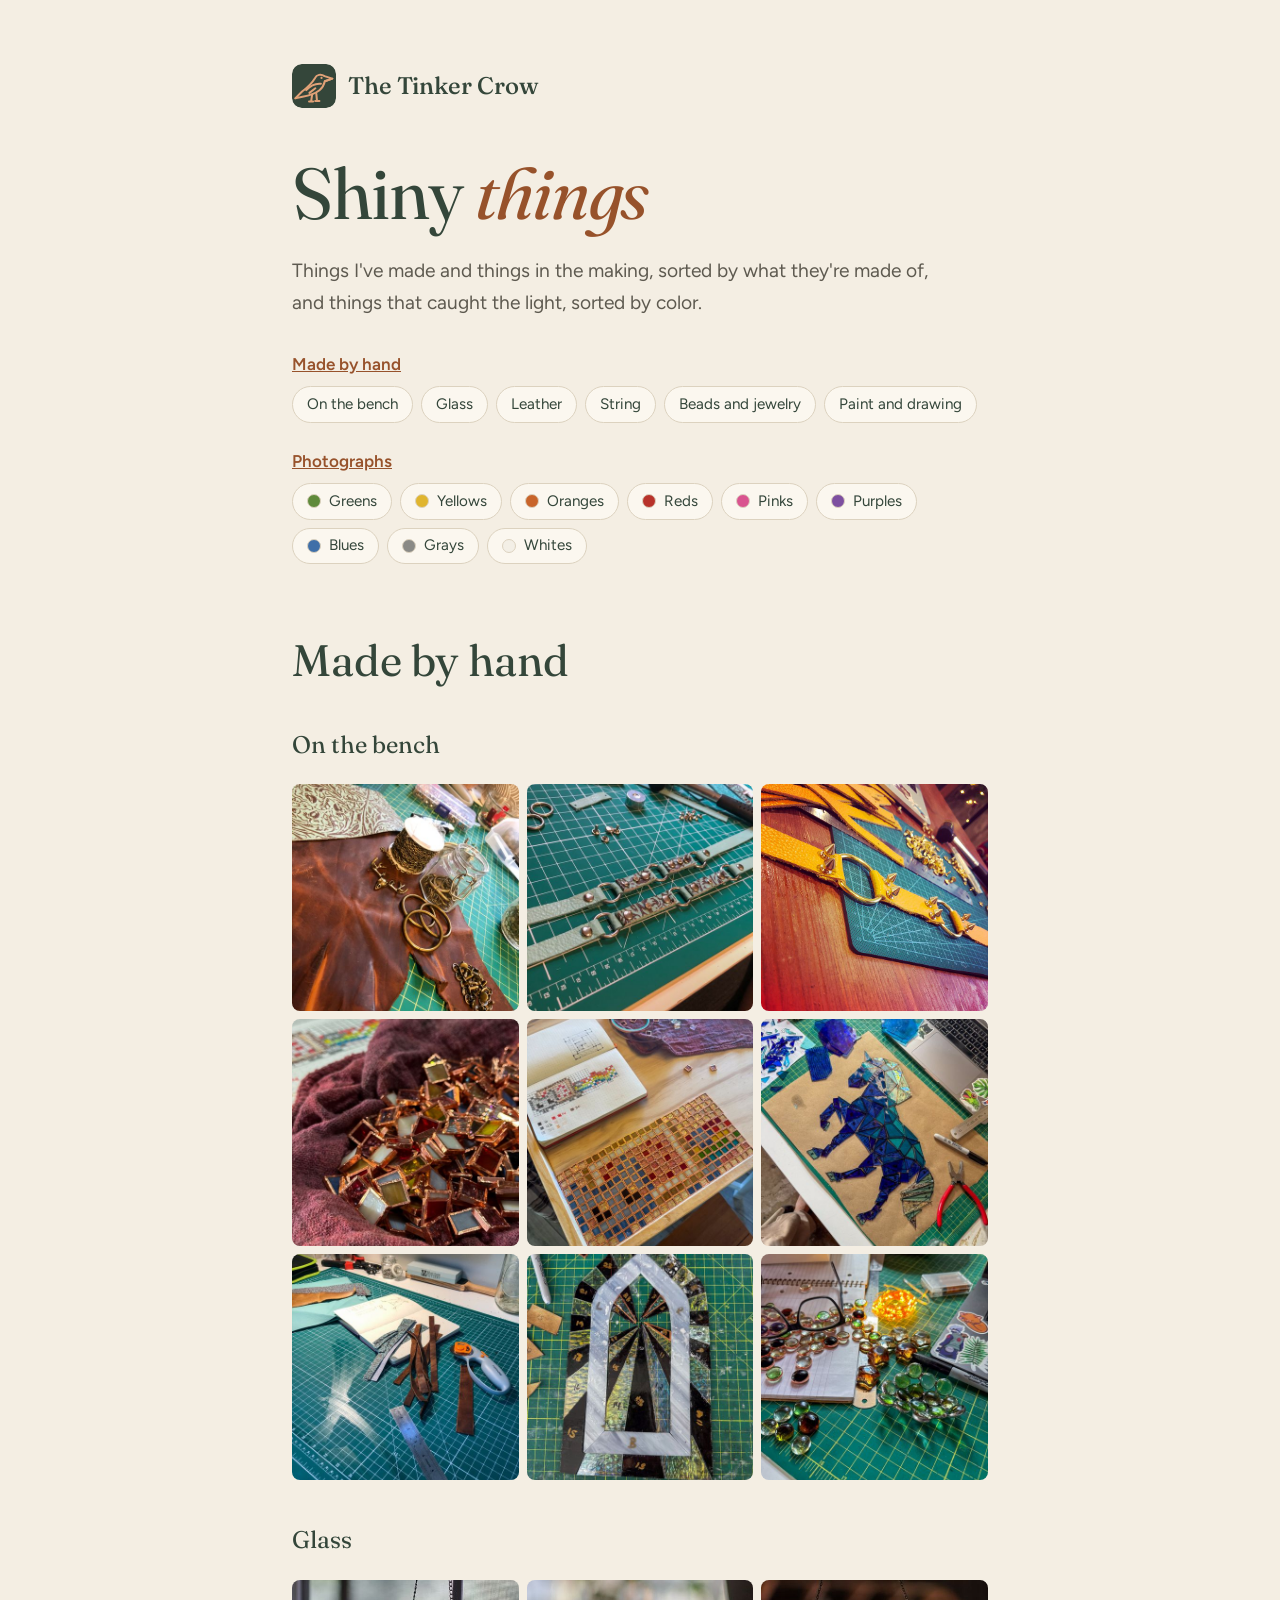
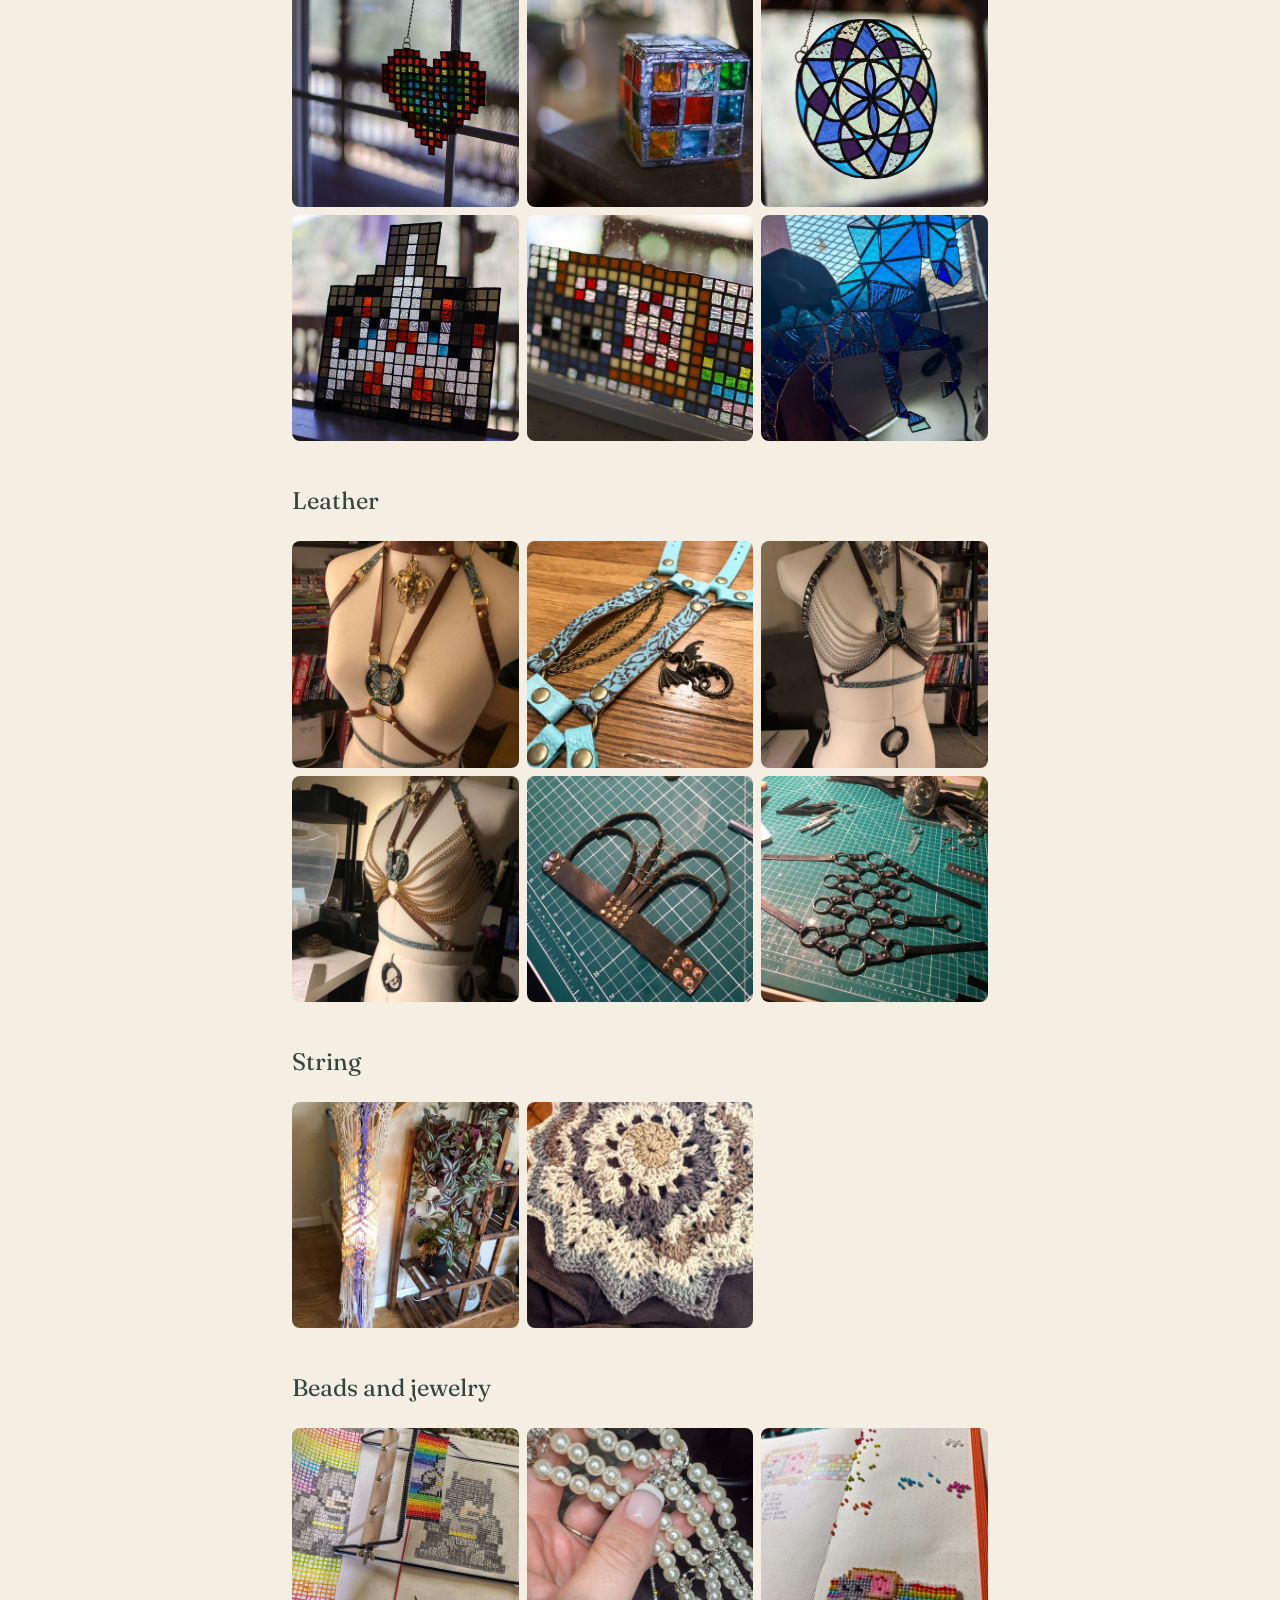
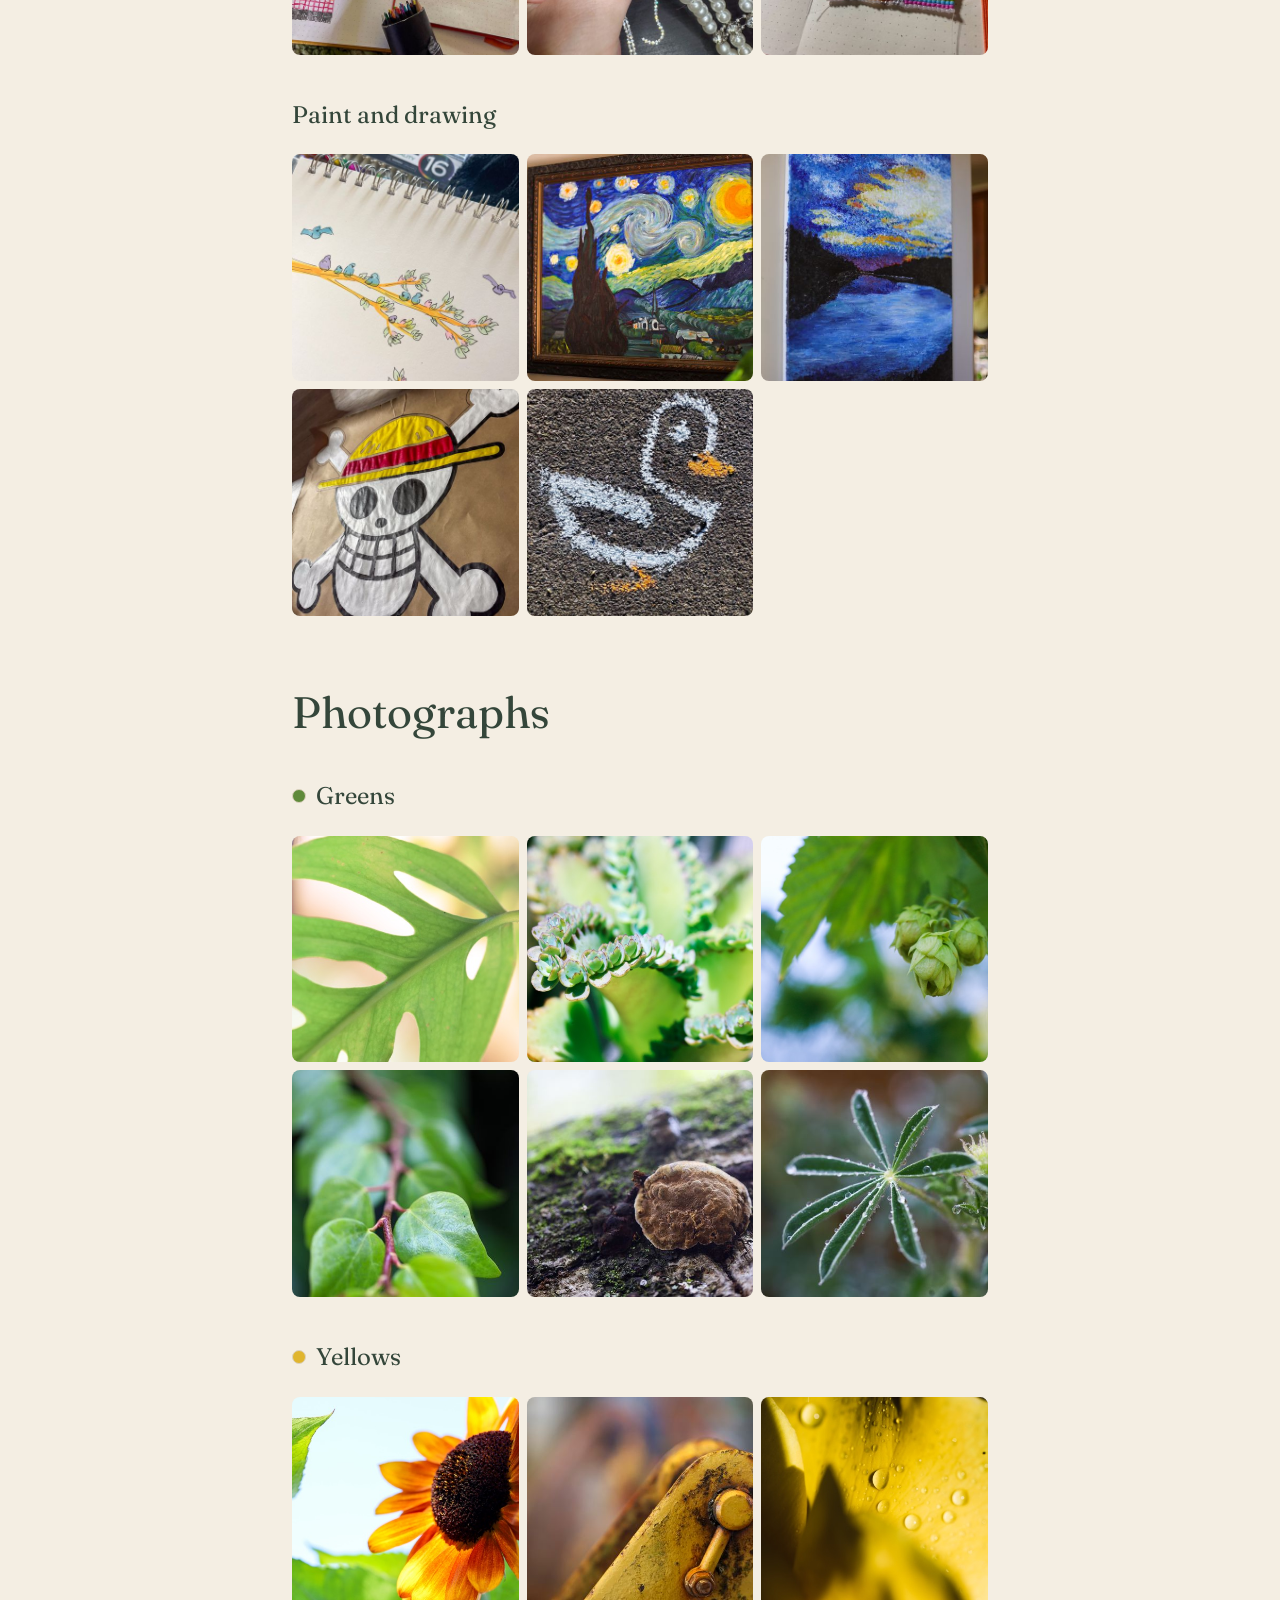
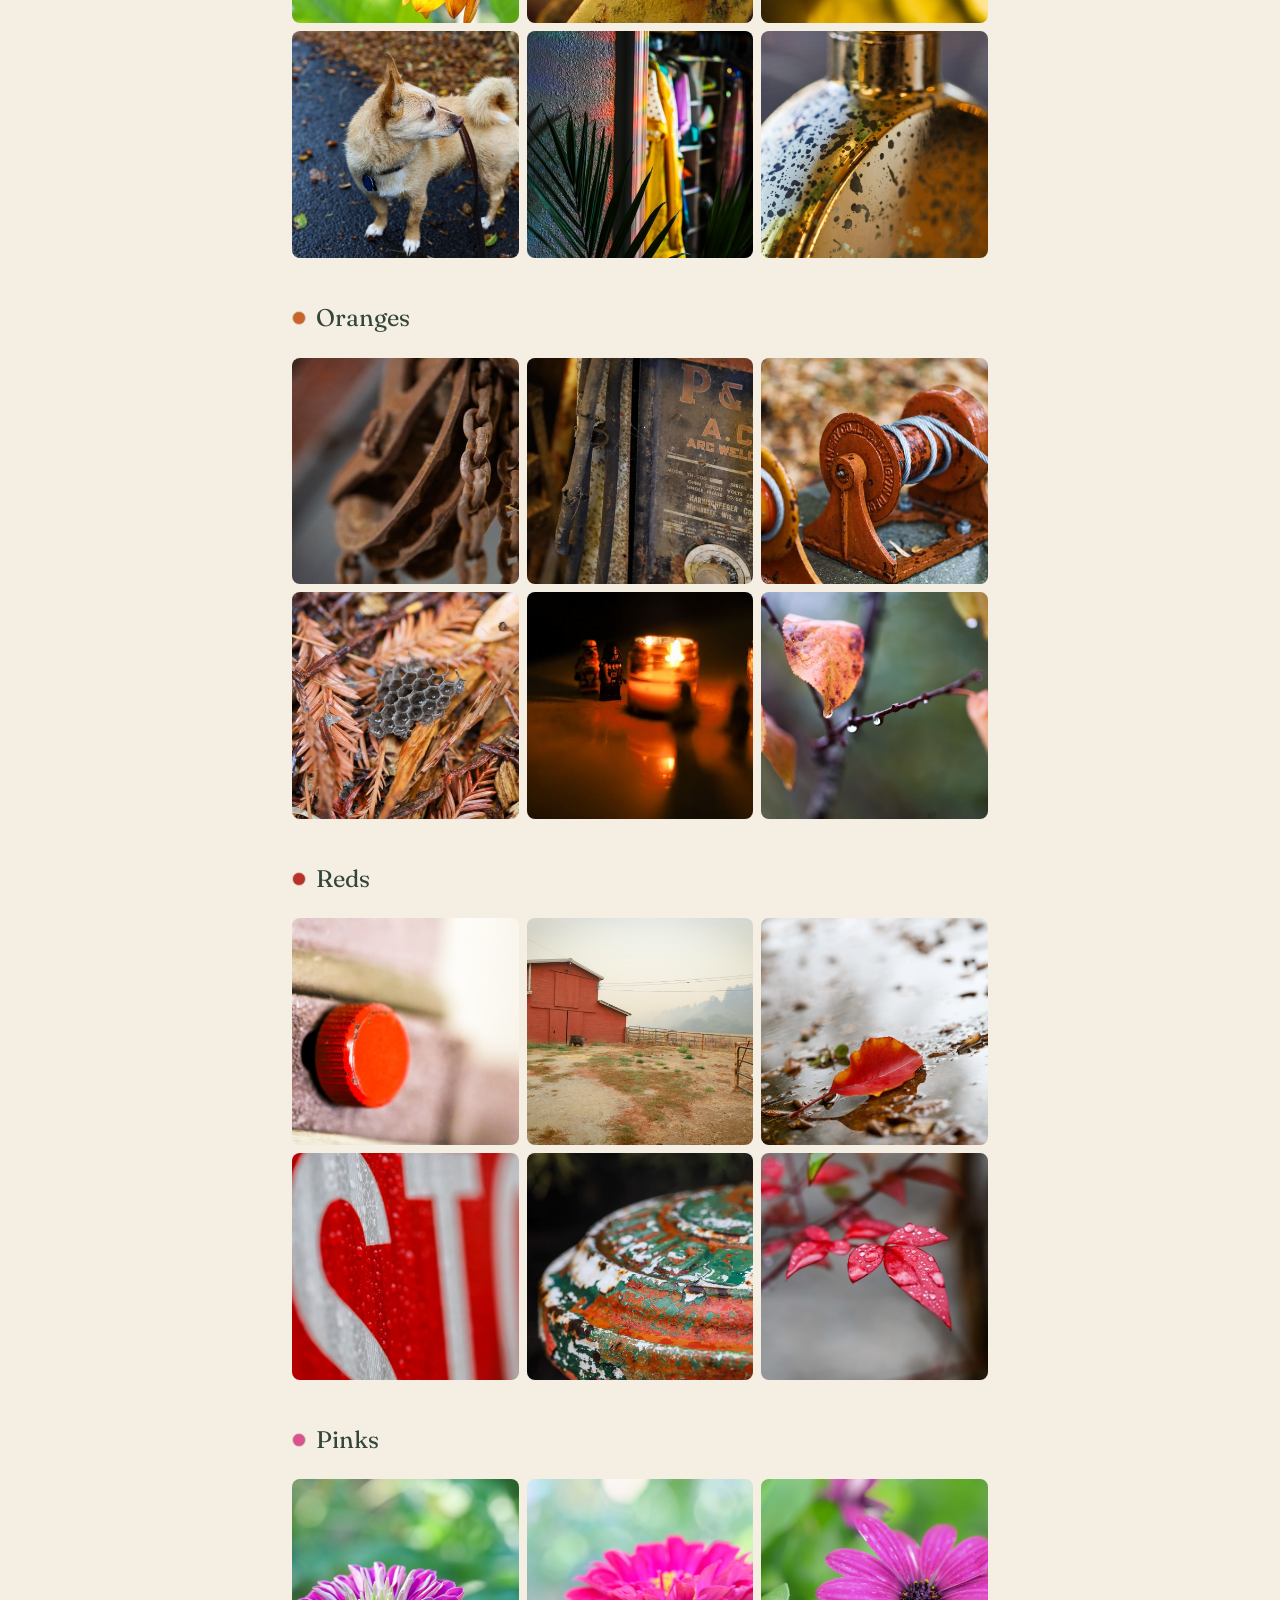
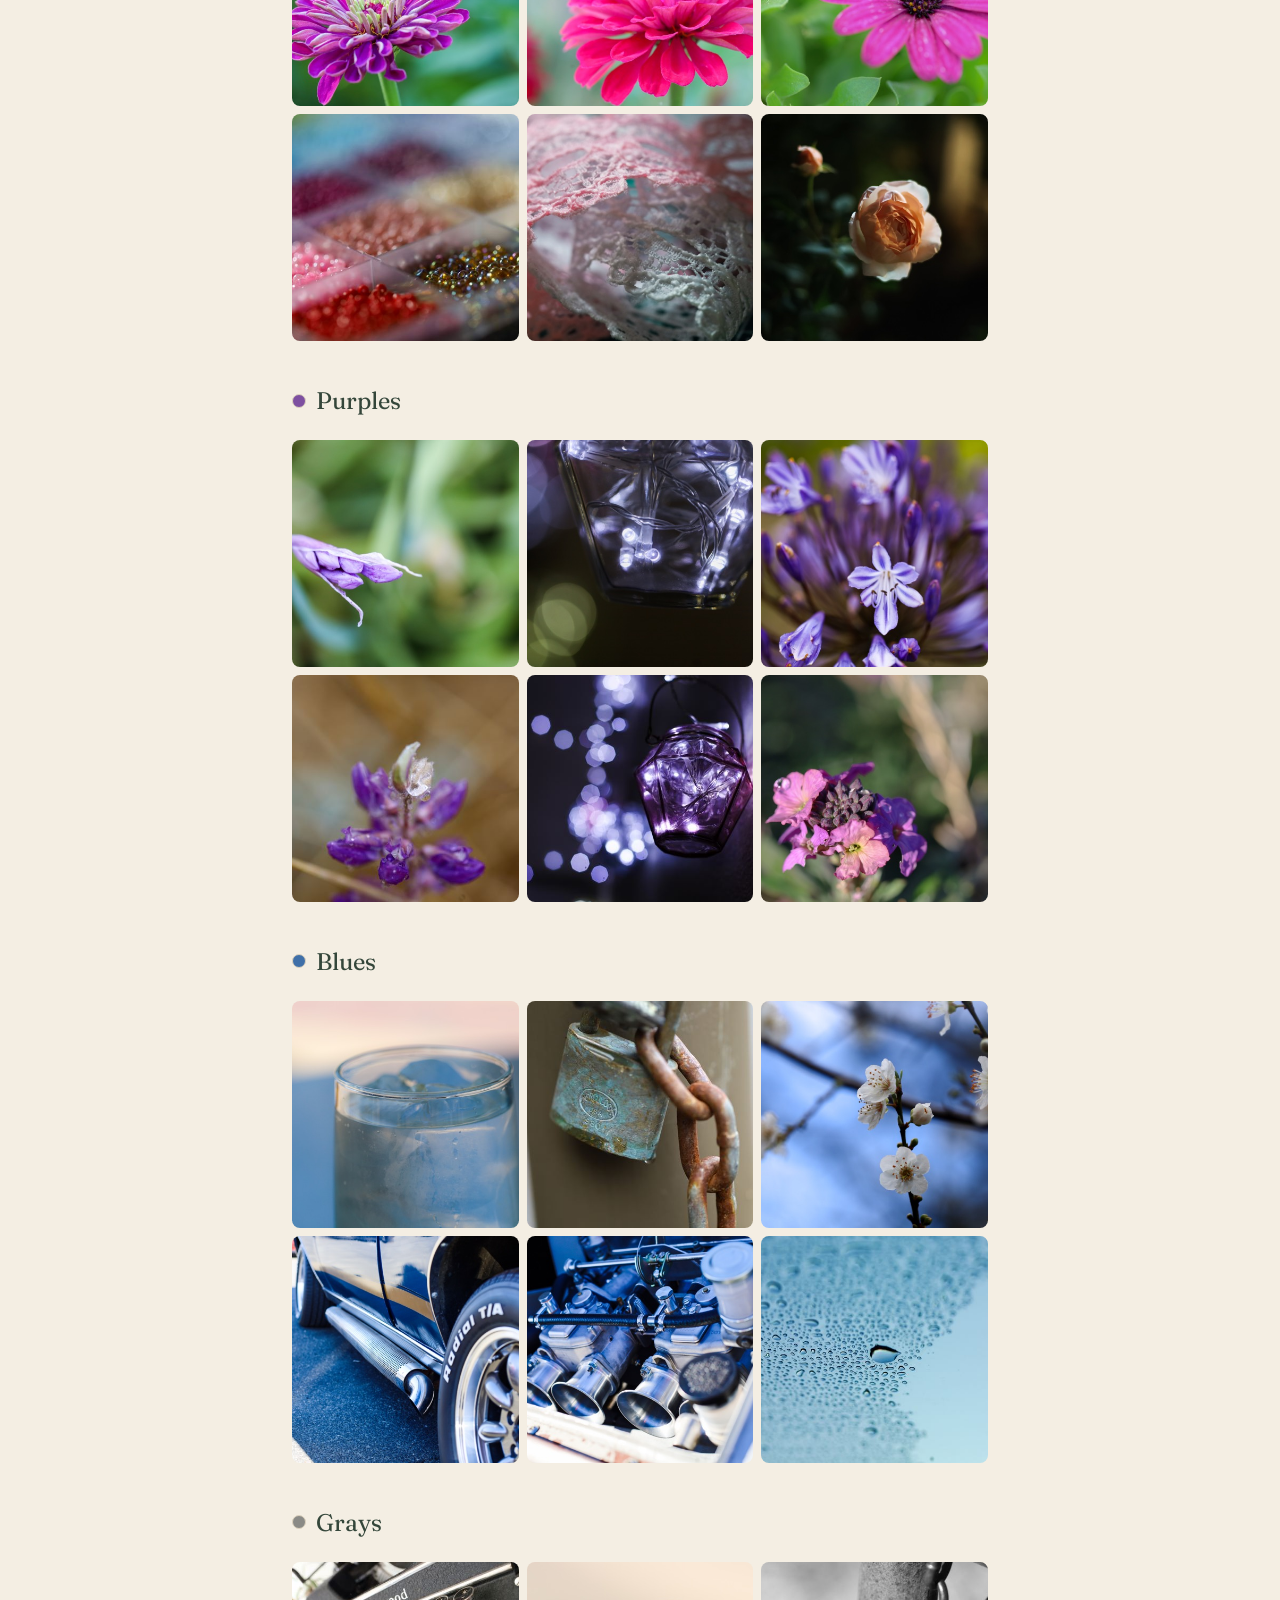
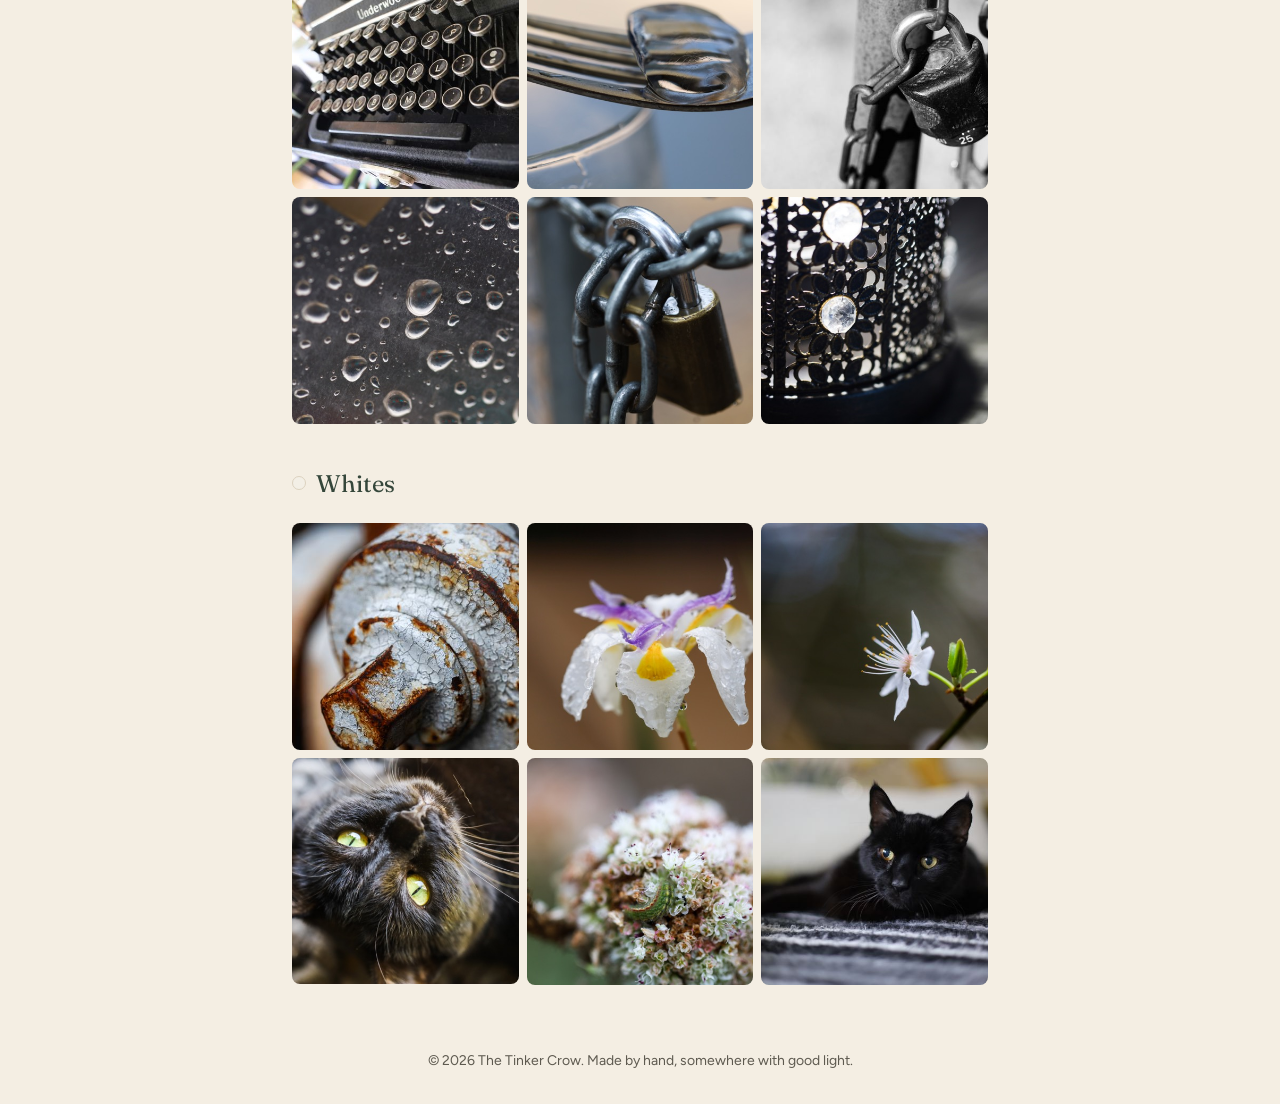
==== commit aa2604ca: "Gallery: edited craft set, Canon glass and paintings, On the bench Co-Authored-By: Claude Opus 5.5 <" ====
--- a/gallery.html
+++ b/gallery.html
@@ -4,7 +4,7 @@
   <meta charset="utf-8">
   <meta name="viewport" content="width=device-width, initial-scale=1">
   <title>Shiny things — The Tinker Crow</title>
-  <meta name="description" content="Handmade pieces from The Tinker Crow in glass, leather, string, beads, wood and paint, and photographs sorted by color.">
+  <meta name="description" content="Handmade pieces from The Tinker Crow in glass, leather, string, beads and paint, work on the bench, and photographs sorted by color.">
   <meta name="theme-color" content="#f4eee3" media="(prefers-color-scheme: light)">
   <meta name="theme-color" content="#1b221d" media="(prefers-color-scheme: dark)">
   <link rel="icon" href="/favicon.ico?v=1" sizes="32x32">
@@ -23,25 +23,39 @@
   <main>
     <p class="wordmark"><a href="/"><img src="/favicon.svg?v=2" alt="">The Tinker Crow</a></p>
     <h1>Shiny <em>things</em></h1>
-    <p class="lede">Things I've made, sorted by what they're made of, and things that caught the light, sorted by color.</p>
+    <p class="lede">Things I've made and things in the making, sorted by what they're made of, and things that caught the light, sorted by color.</p>
     <nav class="jump" aria-label="Gallery sections">
       <p><a href="#made">Made by hand</a></p>
-      <ul><li><a href="#m-glass">Glass</a></li><li><a href="#m-leather">Leather</a></li><li><a href="#m-string">String</a></li><li><a href="#m-beads">Beads and jewelry</a></li><li><a href="#m-wood">Wood</a></li><li><a href="#m-paint">Paint and drawing</a></li></ul>
+      <ul><li><a href="#m-bench">On the bench</a></li><li><a href="#m-glass">Glass</a></li><li><a href="#m-leather">Leather</a></li><li><a href="#m-string">String</a></li><li><a href="#m-beads">Beads and jewelry</a></li><li><a href="#m-paint">Paint and drawing</a></li></ul>
       <p><a href="#photos">Photographs</a></p>
       <ul><li><a href="#c-green"><span class="swatch sw-green" aria-hidden="true"></span>Greens</a></li><li><a href="#c-yellow"><span class="swatch sw-yellow" aria-hidden="true"></span>Yellows</a></li><li><a href="#c-oranges"><span class="swatch sw-oranges" aria-hidden="true"></span>Oranges</a></li><li><a href="#c-reds"><span class="swatch sw-reds" aria-hidden="true"></span>Reds</a></li><li><a href="#c-pinks"><span class="swatch sw-pinks" aria-hidden="true"></span>Pinks</a></li><li><a href="#c-purple"><span class="swatch sw-purple" aria-hidden="true"></span>Purples</a></li><li><a href="#c-blues"><span class="swatch sw-blues" aria-hidden="true"></span>Blues</a></li><li><a href="#c-grays"><span class="swatch sw-grays" aria-hidden="true"></span>Grays</a></li><li><a href="#c-whites"><span class="swatch sw-whites" aria-hidden="true"></span>Whites</a></li></ul>
     </nav>
 
     <div class="part" id="made">
       <h2>Made by hand</h2>
+      <section class="gallery" aria-labelledby="m-bench">
+        <h3 id="m-bench">On the bench</h3>
+        <ul>
+        <li><a href="/photos/process-leather-picking.jpg"><img src="/photos/thumbs/process-leather-picking.jpg" width="480" height="640" alt="Choosing leather: a brown hide with brass rings, chain and charms" loading="lazy" decoding="async"></a></li>
+        <li><a href="/photos/process-leather-rivets.jpg"><img src="/photos/thumbs/process-leather-rivets.jpg" width="480" height="640" alt="Rivets, rings and a mallet laid out beside two straps in progress" loading="lazy" decoding="async"></a></li>
+        <li><a href="/photos/process-leather-yellow-harness.jpg"><img src="/photos/thumbs/process-leather-yellow-harness.jpg" width="640" height="640" alt="Yellow leather harness in progress, set with gold spikes and rings" loading="lazy" decoding="async"></a></li>
+        <li><a href="/photos/process-glass-copper-foil.jpg"><img src="/photos/thumbs/process-glass-copper-foil.jpg" width="480" height="640" alt="A pile of glass squares wrapped in copper foil" loading="lazy" decoding="async"></a></li>
+        <li><a href="/photos/process-glass-pixel-layout.jpg"><img src="/photos/thumbs/process-glass-pixel-layout.jpg" width="480" height="640" alt="Glass tiles laid out from a pixel pattern in a notebook" loading="lazy" decoding="async"></a></li>
+        <li><a href="/photos/process-glass-horse-layout.jpg"><img src="/photos/thumbs/process-glass-horse-layout.jpg" width="480" height="640" alt="Blue glass pieces laid out on the horse pattern" loading="lazy" decoding="async"></a></li>
+        <li><a href="/photos/process-leather-strips.jpg"><img src="/photos/thumbs/process-leather-strips.jpg" width="480" height="640" alt="Freshly cut leather strips beside a rotary cutter and a steel rule" loading="lazy" decoding="async"></a></li>
+        <li><a href="/photos/process-glass-arch-assembly.jpg"><img src="/photos/thumbs/process-glass-arch-assembly.jpg" width="480" height="640" alt="The arch window pieces fitted together on the cutting mat" loading="lazy" decoding="async"></a></li>
+        <li><a href="/photos/process-glass-gems.jpg"><img src="/photos/thumbs/process-glass-gems.jpg" width="480" height="640" alt="Glass gems spread across the bench beside a lamp in progress" loading="lazy" decoding="async"></a></li>
+        </ul>
+      </section>
       <section class="gallery" aria-labelledby="m-glass">
         <h3 id="m-glass">Glass</h3>
         <ul>
-        <li><a href="/photos/glasswork-heart-rainbow.jpg"><img src="/photos/thumbs/glasswork-heart-rainbow.jpg" width="480" height="640" alt="Rainbow pixel-heart suncatcher hanging in sunlight" loading="lazy" decoding="async"></a></li>
-        <li><a href="/photos/glasswork-horse-window.jpg"><img src="/photos/thumbs/glasswork-horse-window.jpg" width="640" height="614" alt="Faceted blue stained-glass horse lit by a window" loading="lazy" decoding="async"></a></li>
-        <li><a href="/photos/glasswork-globe-lamp.jpg"><img src="/photos/thumbs/glasswork-globe-lamp.jpg" width="480" height="640" alt="Globe lamp of glass gems throwing colored light" loading="lazy" decoding="async"></a></li>
-        <li><a href="/photos/glasswork-mandala-window.jpg"><img src="/photos/thumbs/glasswork-mandala-window.jpg" width="480" height="640" alt="Stained-glass mandala suncatcher hanging in a window" loading="lazy" decoding="async"></a></li>
-        <li><a href="/photos/glasswork-box-turquoise.jpg"><img src="/photos/thumbs/glasswork-box-turquoise.jpg" width="480" height="640" alt="Turquoise stained-glass box held in one hand" loading="lazy" decoding="async"></a></li>
-        <li><a href="/photos/glasswork-arch-cross.jpg"><img src="/photos/thumbs/glasswork-arch-cross.jpg" width="480" height="640" alt="Pointed-arch stained-glass panel with a cross" loading="lazy" decoding="async"></a></li>
+        <li><a href="/photos/glasswork-heart-rainbow.jpg"><img src="/photos/thumbs/glasswork-heart-rainbow.jpg" width="640" height="426" alt="Rainbow pixel-heart suncatcher hanging in a window" loading="lazy" decoding="async"></a></li>
+        <li><a href="/photos/glasswork-cube.jpg"><img src="/photos/thumbs/glasswork-cube.jpg" width="640" height="426" alt="Stained-glass cube in bright squares of color, like a puzzle cube" loading="lazy" decoding="async"></a></li>
+        <li><a href="/photos/glasswork-mandala-blue.jpg"><img src="/photos/thumbs/glasswork-mandala-blue.jpg" width="640" height="426" alt="Blue and violet stained-glass mandala hanging in a window" loading="lazy" decoding="async"></a></li>
+        <li><a href="/photos/glasswork-pixel-tower.jpg"><img src="/photos/thumbs/glasswork-pixel-tower.jpg" width="640" height="426" alt="Pixel-art stained-glass panel in black, white and red standing on a sill" loading="lazy" decoding="async"></a></li>
+        <li><a href="/photos/glasswork-pixel-cat-panel.jpg"><img src="/photos/thumbs/glasswork-pixel-cat-panel.jpg" width="640" height="426" alt="Pixel-art stained-glass cat with a rainbow trail" loading="lazy" decoding="async"></a></li>
+        <li><a href="/photos/glasswork-horse-window.jpg"><img src="/photos/thumbs/glasswork-horse-window.jpg" width="480" height="640" alt="Faceted blue stained-glass horse lit by a window" loading="lazy" decoding="async"></a></li>
         </ul>
       </section>
       <section class="gallery" aria-labelledby="m-leather">
@@ -50,46 +64,33 @@
         <li><a href="/photos/leather-harness-brass.jpg"><img src="/photos/thumbs/leather-harness-brass.jpg" width="480" height="640" alt="Brown leather harness with a brass pendant on a dress form" loading="lazy" decoding="async"></a></li>
         <li><a href="/photos/leather-harness-turquoise.jpg"><img src="/photos/thumbs/leather-harness-turquoise.jpg" width="480" height="640" alt="Turquoise tooled-leather harness with brass chain and a dragon charm" loading="lazy" decoding="async"></a></li>
         <li><a href="/photos/leather-harness-chains.jpg"><img src="/photos/thumbs/leather-harness-chains.jpg" width="480" height="640" alt="Leather harness draped with silver chains on a dress form" loading="lazy" decoding="async"></a></li>
+        <li><a href="/photos/leather-harness-gold-chains.jpg"><img src="/photos/thumbs/leather-harness-gold-chains.jpg" width="480" height="640" alt="Leather harness draped with gold chains on a dress form" loading="lazy" decoding="async"></a></li>
         <li><a href="/photos/leather-cuff.jpg"><img src="/photos/thumbs/leather-cuff.jpg" width="480" height="640" alt="Brown leather cuff with riveted straps" loading="lazy" decoding="async"></a></li>
-        <li><a href="/photos/leather-wonder-woman.jpg"><img src="/photos/thumbs/leather-wonder-woman.jpg" width="545" height="640" alt="Gold leather with a cut-out red Wonder Woman emblem" loading="lazy" decoding="async"></a></li>
-        <li><a href="/photos/leather-cover-leaf.jpg"><img src="/photos/thumbs/leather-cover-leaf.jpg" width="480" height="640" alt="Brown leather book cover with a tooled leaf emblem" loading="lazy" decoding="async"></a></li>
+        <li><a href="/photos/leather-ring-mesh.jpg"><img src="/photos/thumbs/leather-ring-mesh.jpg" width="480" height="640" alt="Black leather straps riveted into a mesh of rings on a cutting mat" loading="lazy" decoding="async"></a></li>
         </ul>
       </section>
       <section class="gallery" aria-labelledby="m-string">
         <h3 id="m-string">String</h3>
         <ul>
         <li><a href="/photos/string-macrame-lamp.jpg"><img src="/photos/thumbs/string-macrame-lamp.jpg" width="480" height="640" alt="Tall macramé lamp shade in cream and lavender" loading="lazy" decoding="async"></a></li>
-        <li><a href="/photos/string-macrame-hanging.jpg"><img src="/photos/thumbs/string-macrame-hanging.jpg" width="480" height="640" alt="Macramé wall hanging on a driftwood branch" loading="lazy" decoding="async"></a></li>
-        <li><a href="/photos/string-macrame-detail.jpg"><img src="/photos/thumbs/string-macrame-detail.jpg" width="640" height="480" alt="Close view of macramé knots in cream and lavender" loading="lazy" decoding="async"></a></li>
-        <li><a href="/photos/string-crochet-mandala.jpg"><img src="/photos/thumbs/string-crochet-mandala.jpg" width="640" height="614" alt="Crochet mandala in cream, grey and taupe" loading="lazy" decoding="async"></a></li>
+        <li><a href="/photos/string-crochet-mandala.jpg"><img src="/photos/thumbs/string-crochet-mandala.jpg" width="640" height="480" alt="Crochet mandala in cream, grey and taupe" loading="lazy" decoding="async"></a></li>
         </ul>
       </section>
       <section class="gallery" aria-labelledby="m-beads">
         <h3 id="m-beads">Beads and jewelry</h3>
         <ul>
+        <li><a href="/photos/beads-batman-loom.jpg"><img src="/photos/thumbs/beads-batman-loom.jpg" width="640" height="480" alt="Batman beadwork in progress on a bead loom, beside its pixel pattern" loading="lazy" decoding="async"></a></li>
         <li><a href="/photos/beads-pearls.jpg"><img src="/photos/thumbs/beads-pearls.jpg" width="480" height="640" alt="Strands of pearls with crystal spacers held in one hand" loading="lazy" decoding="async"></a></li>
-        <li><a href="/photos/beads-rose-quartz-set.jpg"><img src="/photos/thumbs/beads-rose-quartz-set.jpg" width="480" height="640" alt="Rose-quartz necklace and earrings in a gift box" loading="lazy" decoding="async"></a></li>
-        <li><a href="/photos/beads-floral.jpg"><img src="/photos/thumbs/beads-floral.jpg" width="480" height="640" alt="Beaded blue and green flowers on white" loading="lazy" decoding="async"></a></li>
         <li><a href="/photos/beads-pixel-cat.jpg"><img src="/photos/thumbs/beads-pixel-cat.jpg" width="480" height="640" alt="Beaded pixel-art cat with a rainbow trail on a sketchbook" loading="lazy" decoding="async"></a></li>
-        </ul>
-      </section>
-      <section class="gallery" aria-labelledby="m-wood">
-        <h3 id="m-wood">Wood</h3>
-        <ul>
-        <li><a href="/photos/wood-table.jpg"><img src="/photos/thumbs/wood-table.jpg" width="480" height="640" alt="Rustic plank coffee table with turned legs" loading="lazy" decoding="async"></a></li>
-        <li><a href="/photos/wood-table-side.jpg"><img src="/photos/thumbs/wood-table-side.jpg" width="480" height="640" alt="The plank coffee table from the side in afternoon light" loading="lazy" decoding="async"></a></li>
-        <li><a href="/photos/wood-gate.jpg"><img src="/photos/thumbs/wood-gate.jpg" width="640" height="480" alt="Double wooden gate with cross braces" loading="lazy" decoding="async"></a></li>
-        <li><a href="/photos/wood-bed-frame.jpg"><img src="/photos/thumbs/wood-bed-frame.jpg" width="480" height="640" alt="Slatted pine frame in progress beside a drill" loading="lazy" decoding="async"></a></li>
         </ul>
       </section>
       <section class="gallery" aria-labelledby="m-paint">
         <h3 id="m-paint">Paint and drawing</h3>
         <ul>
+        <li><a href="/photos/paint-birds-sketchbook.jpg"><img src="/photos/thumbs/paint-birds-sketchbook.jpg" width="480" height="640" alt="Sketchbook page of small birds on a flowering branch" loading="lazy" decoding="async"></a></li>
+        <li><a href="/photos/paint-starry-night-study.jpg"><img src="/photos/thumbs/paint-starry-night-study.jpg" width="640" height="426" alt="Painted study of Van Gogh's The Starry Night in a gold frame" loading="lazy" decoding="async"></a></li>
+        <li><a href="/photos/paint-night-lake.jpg"><img src="/photos/thumbs/paint-night-lake.jpg" width="426" height="640" alt="Painting of a lake at night under blue and gold clouds" loading="lazy" decoding="async"></a></li>
         <li><a href="/photos/paint-jolly-roger.jpg"><img src="/photos/thumbs/paint-jolly-roger.jpg" width="480" height="640" alt="Painted straw-hat skull-and-crossbones flag" loading="lazy" decoding="async"></a></li>
-        <li><a href="/photos/paint-birds-sketchbook.jpg"><img src="/photos/thumbs/paint-birds-sketchbook.jpg" width="480" height="640" alt="Sketchbook page of small birds on a flowering branch" loading="lazy" decoding="async"></a></li>
-        <li><a href="/photos/paint-skull-sketch.jpg"><img src="/photos/thumbs/paint-skull-sketch.jpg" width="480" height="640" alt="Pencil study of a skull and spine" loading="lazy" decoding="async"></a></li>
-        <li><a href="/photos/paint-horse-sketch.jpg"><img src="/photos/thumbs/paint-horse-sketch.jpg" width="480" height="640" alt="Pencil sketch of a horse" loading="lazy" decoding="async"></a></li>
-        <li><a href="/photos/paint-lamppost-sketch.jpg"><img src="/photos/thumbs/paint-lamppost-sketch.jpg" width="480" height="640" alt="Pencil sketch of a street lamp over a bench" loading="lazy" decoding="async"></a></li>
         <li><a href="/photos/paint-chalk-duck.jpg"><img src="/photos/thumbs/paint-chalk-duck.jpg" width="480" height="640" alt="Chalk drawing of a duck on pavement" loading="lazy" decoding="async"></a></li>
         </ul>
       </section>
--- a/css/site.css
+++ b/css/site.css
@@ -107,3 +107,10 @@
 
 footer { padding: 1.5rem 1.25rem 2rem; text-align: center; font-size: 0.875rem; color: var(--muted); }
 footer p { max-width: 36em; margin: 0 auto; }
+
+/* 404 page: the chalk duck from the gallery, redrawn as line art. */
+.duck { display: block; width: min(16rem, 70%); height: auto; margin: 0 0 1.5rem; }
+.duck-line { fill: none; stroke: var(--ink); stroke-width: 2.6; stroke-linecap: round; stroke-linejoin: round; }
+.duck-eye { fill: var(--ink); }
+.duck-bill { fill: var(--accent); }
+.duck-feet { fill: none; stroke: var(--accent); stroke-width: 2.2; stroke-linecap: round; }
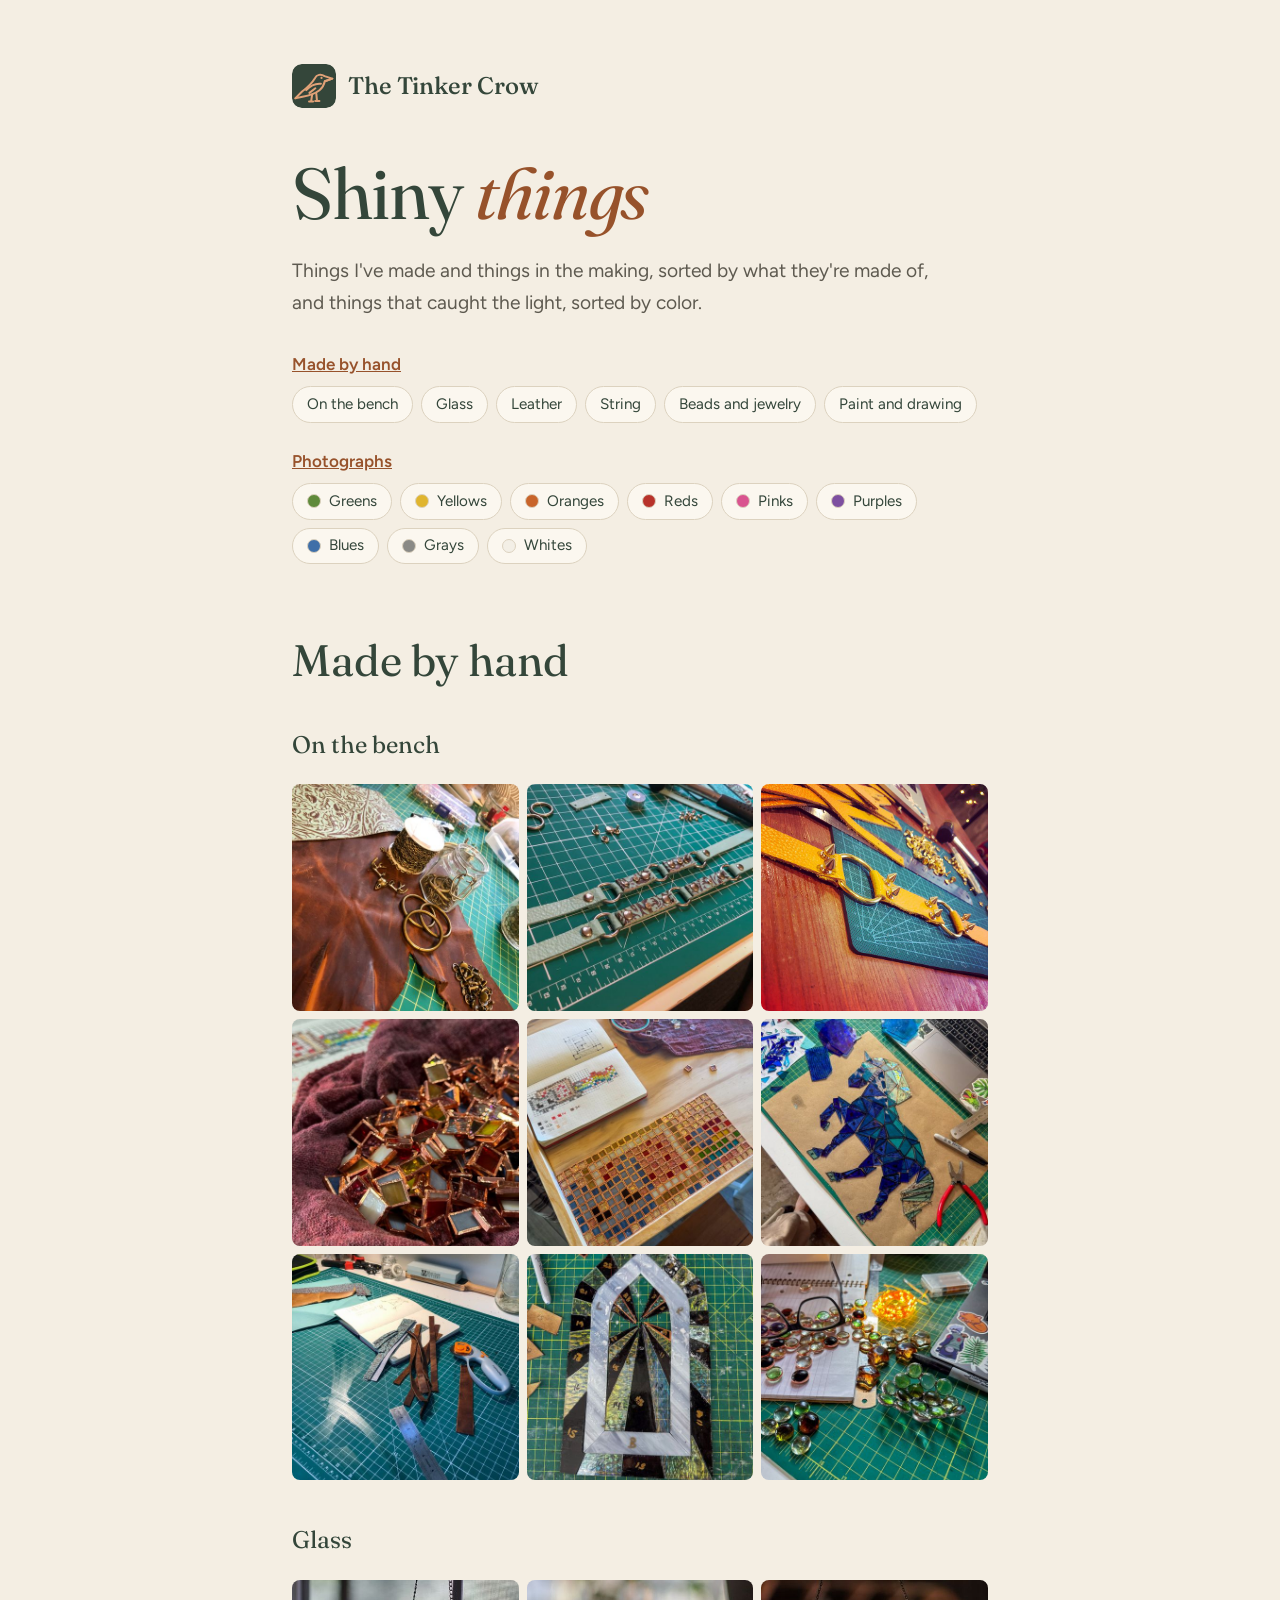
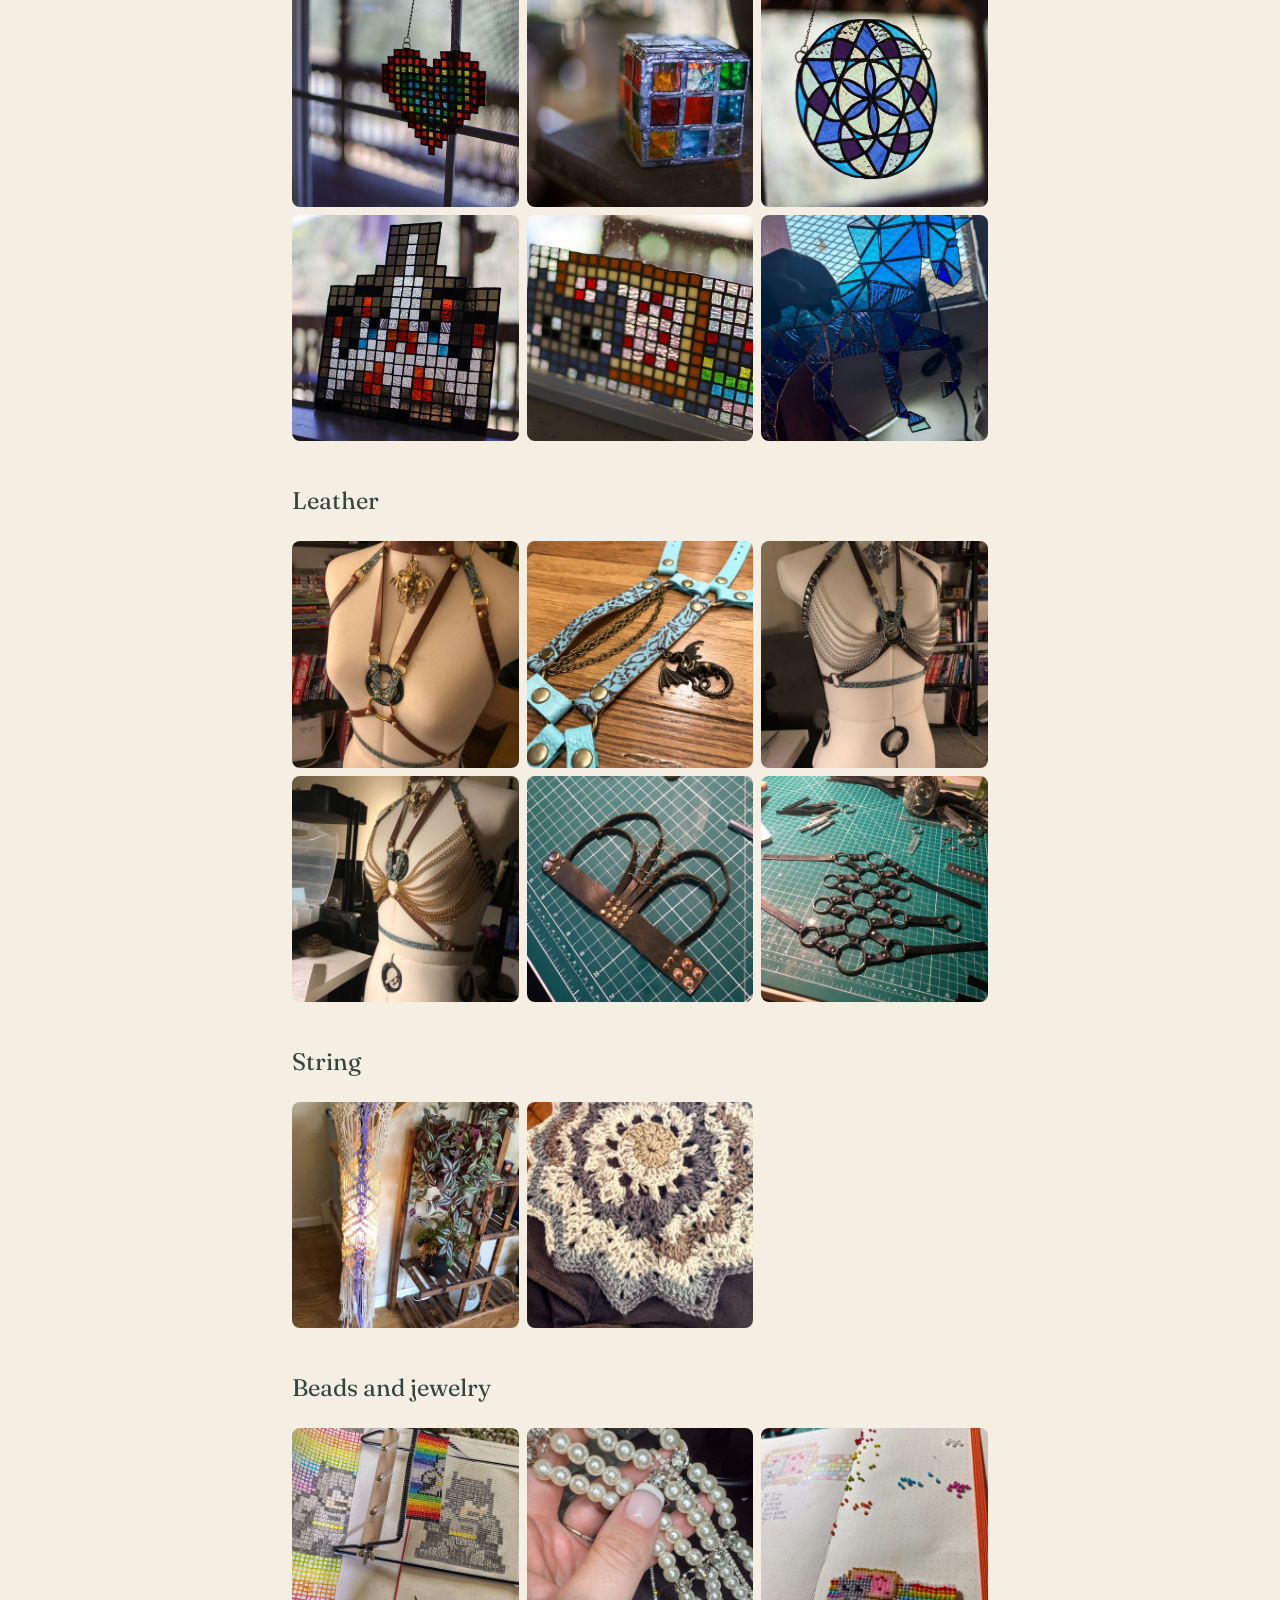
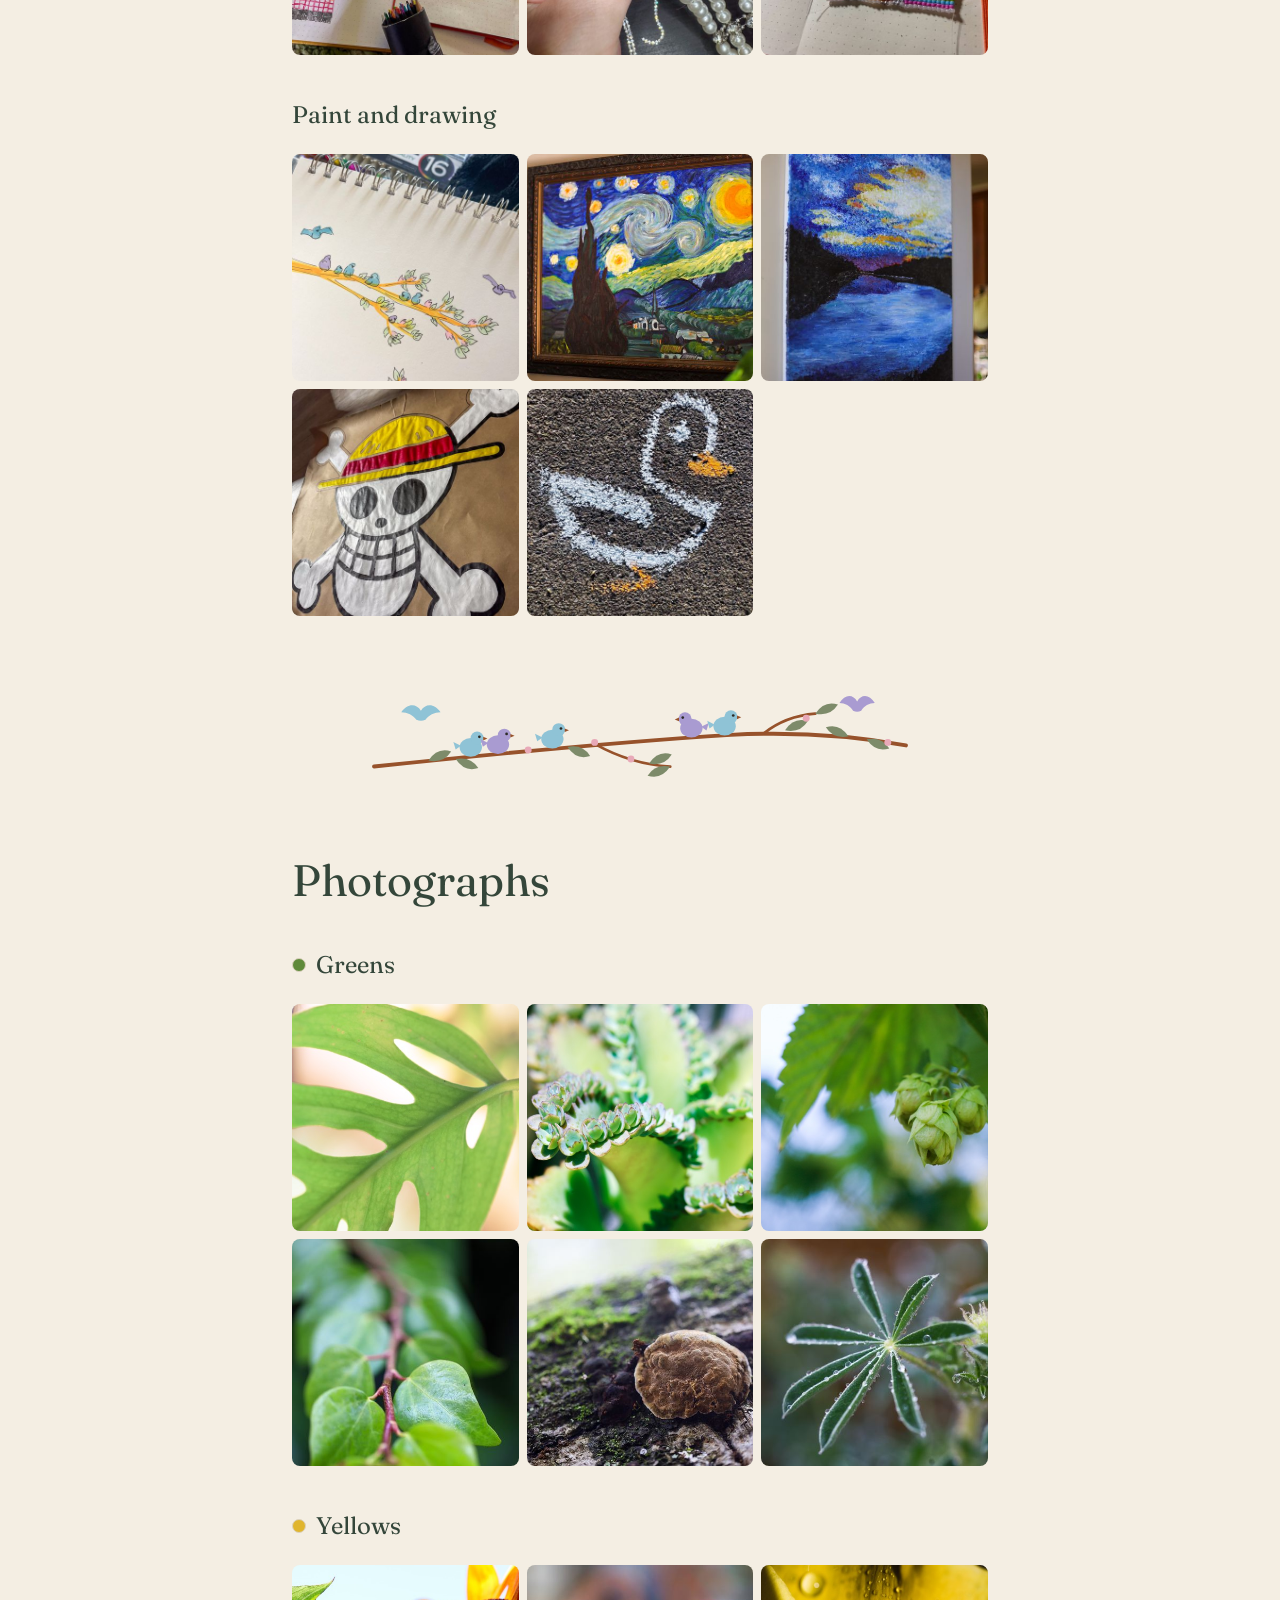
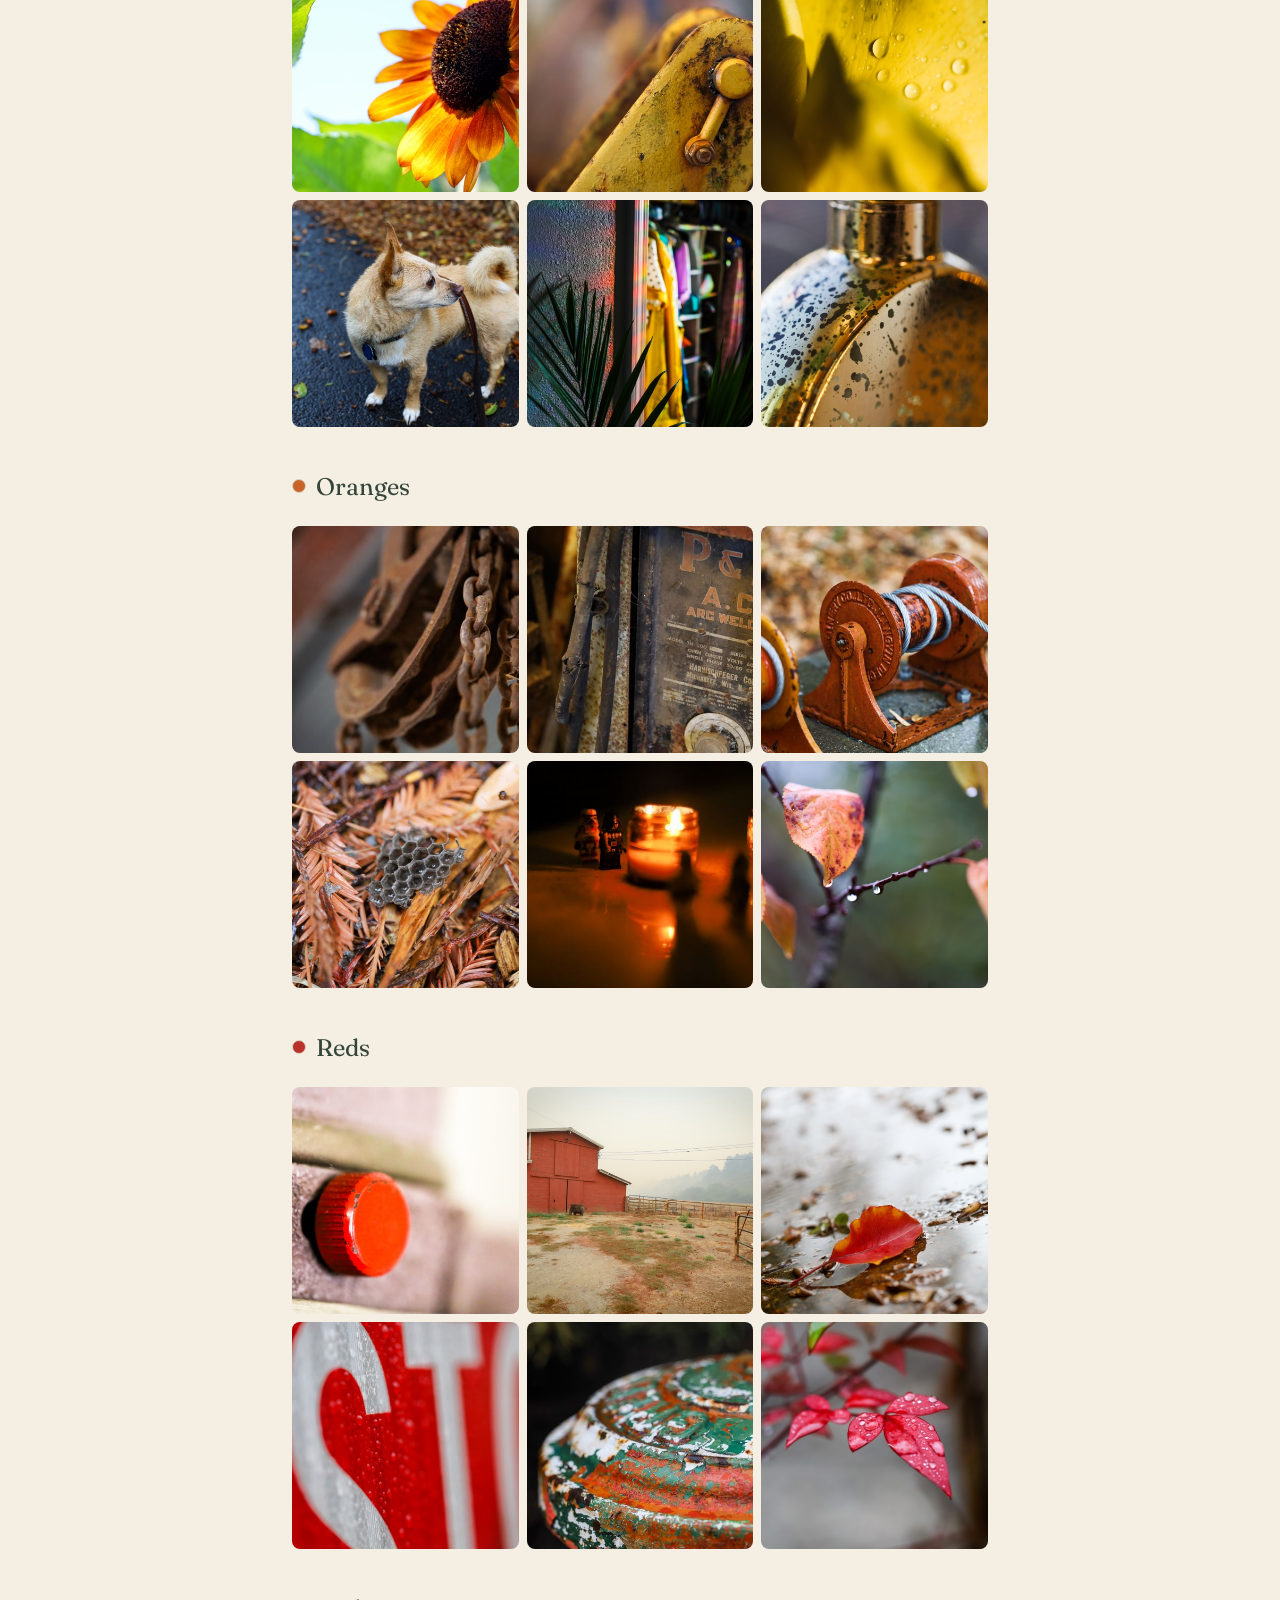
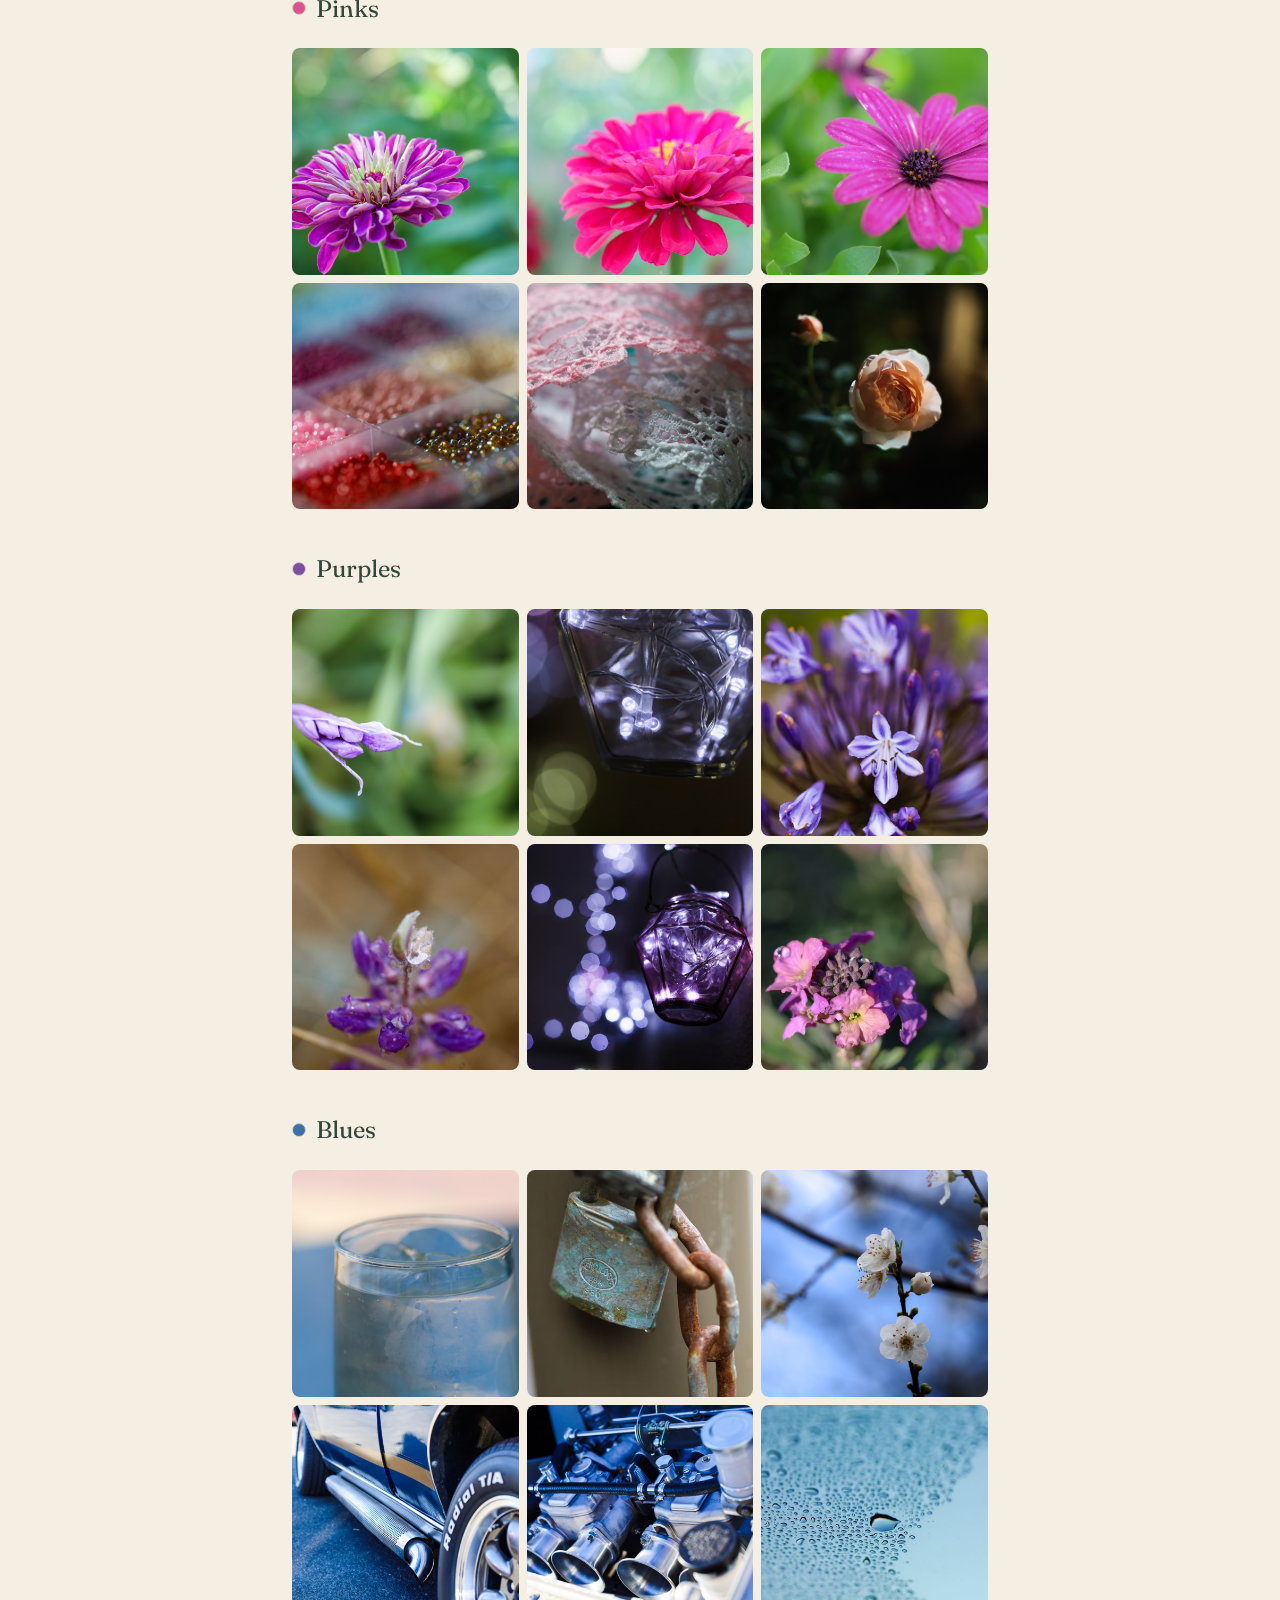
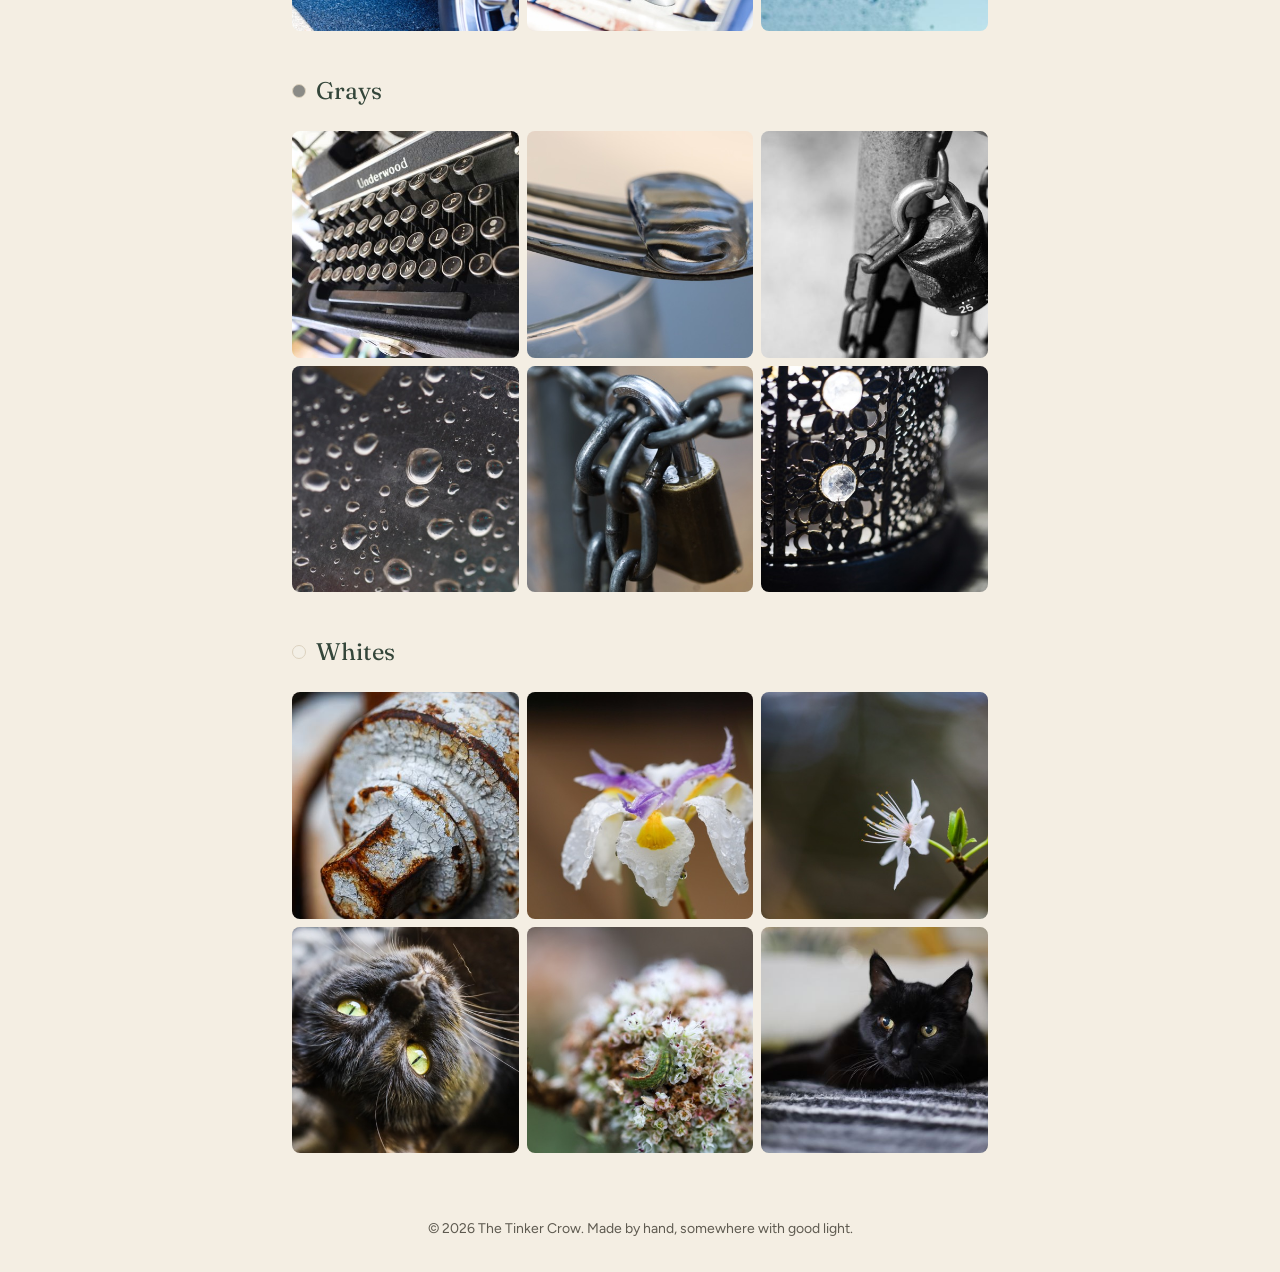
==== commit 6e45a96d: "Gallery: birds-on-a-branch divider from the sketchbook doodle Co-Authored-By: Claude Opus 5.5 <norep" ====
--- a/gallery.html
+++ b/gallery.html
@@ -96,6 +96,33 @@
       </section>
     </div>
 
+    <!-- Divider drawn from the birds-on-a-branch doodle in Paint and drawing. -->
+    <svg class="birds" viewBox="0 0 360 64" aria-hidden="true">
+      <path class="b-branch" d="M4 52C80 44 160 36 240 31C280 29 318 31 356 38"/>
+      <path class="b-branch thin" d="M150 37C166 46 182 51 200 52M262 30C272 22 284 18 296 17"/>
+      <path class="b-leaf" d="M40 48q6 -9 15 -6q-5 8 -15 6z"/>
+      <path class="b-leaf" d="M58 47q6 9 15 6q-5 -8 -15 -6z"/>
+      <path class="b-leaf" d="M132 39q6 9 15 6q-5 -8 -15 -6z"/>
+      <path class="b-leaf" d="M186 50q6 -9 15 -6q-5 8 -15 6z"/>
+      <path class="b-leaf" d="M200 52q-6 9 -15 6q5 -8 15 -6z"/>
+      <path class="b-leaf" d="M276 28q6 -9 15 -6q-5 8 -15 6z"/>
+      <path class="b-leaf" d="M296 17q6 -9 15 -6q-5 8 -15 6z"/>
+      <path class="b-leaf" d="M330 34q6 9 15 6q-5 -8 -15 -6z"/>
+      <path class="b-leaf" d="M318 32q-6 -9 -15 -6q5 8 15 6z"/>
+      <circle class="b-bud" cx="106" cy="41" r="2.3"/>
+      <circle class="b-bud" cx="174" cy="47" r="2.3"/>
+      <circle class="b-bud" cx="290" cy="20" r="2.3"/>
+      <circle class="b-bud" cx="344" cy="36" r="2.3"/>
+      <circle class="b-bud" cx="150" cy="36" r="2.3"/>
+      <g class="b-bird blue"><ellipse cx="68" cy="39.26315789473684" rx="7.4" ry="6.2"/><circle cx="72.2" cy="33.1" r="4.3"/><path d="M61.5 38.26315789473684l-5.0 -2.5l1.5 5z"/></g><path class="b-beak" d="M76.2 32.3l2.8 1.2l-2.8 1.2z"/><circle class="b-eye" cx="73.7" cy="32.3" r="0.9"/>
+      <g class="b-bird violet"><ellipse cx="86" cy="37.4" rx="7.4" ry="6.2"/><circle cx="90.2" cy="31.2" r="4.3"/><path d="M79.5 36.4l-5.0 -2.5l1.5 5z"/></g><path class="b-beak" d="M94.2 30.4l2.8 1.2l-2.8 1.2z"/><circle class="b-eye" cx="91.7" cy="30.4" r="0.9"/>
+      <g class="b-bird blue"><ellipse cx="122" cy="33.8" rx="7.4" ry="6.2"/><circle cx="126.2" cy="27.6" r="4.3"/><path d="M115.5 32.8l-5.0 -2.5l1.5 5z"/></g><path class="b-beak" d="M130.2 26.8l2.8 1.2l-2.8 1.2z"/><circle class="b-eye" cx="127.7" cy="26.8" r="0.9"/>
+      <g class="b-bird violet"><ellipse cx="214" cy="26.625" rx="7.4" ry="6.2"/><circle cx="209.8" cy="20.4" r="4.3"/><path d="M220.5 25.625l5.0 -2.5l-1.5 5z"/></g><path class="b-beak" d="M205.8 19.6l-2.8 1.2l2.8 1.2z"/><circle class="b-eye" cx="208.3" cy="19.6" r="0.9"/>
+      <g class="b-bird blue"><ellipse cx="236" cy="25.25" rx="7.4" ry="6.2"/><circle cx="240.2" cy="19.1" r="4.3"/><path d="M229.5 24.25l-5.0 -2.5l1.5 5z"/></g><path class="b-beak" d="M244.2 18.2l2.8 1.2l-2.8 1.2z"/><circle class="b-eye" cx="241.7" cy="18.2" r="0.9"/>
+      <path class="b-bird blue" d="M22 16c4 -6 10 -6 13 -1c3 -5 9 -5 13 1c-4 0 -8 2 -10 5c-2 1 -4 1 -6 0c-2 -3 -6 -5 -10 -5z"/>
+      <path class="b-bird violet" d="M312 10c3.6 -6 9.0 -6 11.700000000000001 -1c2.7 -5 8.1 -5 11.700000000000001 1c-3.6 0 -7.2 2 -9.0 5c-1.8 1 -3.6 1 -5.4 0c-1.8 -3 -5.4 -5 -9.0 -5z"/>
+    </svg>
+
     <div class="part" id="photos">
       <h2>Photographs</h2>
       <section class="gallery" aria-labelledby="c-green">
--- a/css/tokens.css
+++ b/css/tokens.css
@@ -38,6 +38,9 @@
   --sw-green: #5f8a3a; --sw-yellow: #e0b52e; --sw-oranges: #c8642a;
   --sw-reds: #b8322a; --sw-pinks: #d9548f; --sw-purple: #7d4fa0;
   --sw-blues: #3f6fa8; --sw-grays: #8a8a86; --sw-whites: #f3efe6;
+
+  /* Pastels from the birds doodle, for the gallery divider. Decorative only. */
+  --doodle-blue: #8fc3d6; --doodle-violet: #a99bd1; --doodle-pink: #e8a9b8;
 }
 /* Night garden. Every text color re-measured against this --bg. */
 @media (prefers-color-scheme: dark) {
--- a/css/site.css
+++ b/css/site.css
@@ -114,3 +114,15 @@
 .duck-eye { fill: var(--ink); }
 .duck-bill { fill: var(--accent); }
 .duck-feet { fill: none; stroke: var(--accent); stroke-width: 2.2; stroke-linecap: round; }
+
+/* Birds-on-a-branch divider between the gallery's two parts, redrawn from the
+   sketchbook doodle. Decorative; hidden from screen readers in the HTML. */
+.birds { display: block; width: 100%; max-width: 34rem; height: auto; margin: 4.5rem auto 0; }
+.b-branch { fill: none; stroke: var(--accent); stroke-width: 2.6; stroke-linecap: round; }
+.b-branch.thin { stroke-width: 1.8; }
+.b-leaf { fill: var(--sage); }
+.b-bud { fill: var(--doodle-pink); }
+.b-bird.blue { fill: var(--doodle-blue); }
+.b-bird.violet { fill: var(--doodle-violet); }
+.b-beak { fill: var(--accent); }
+.b-eye { fill: var(--ink); }
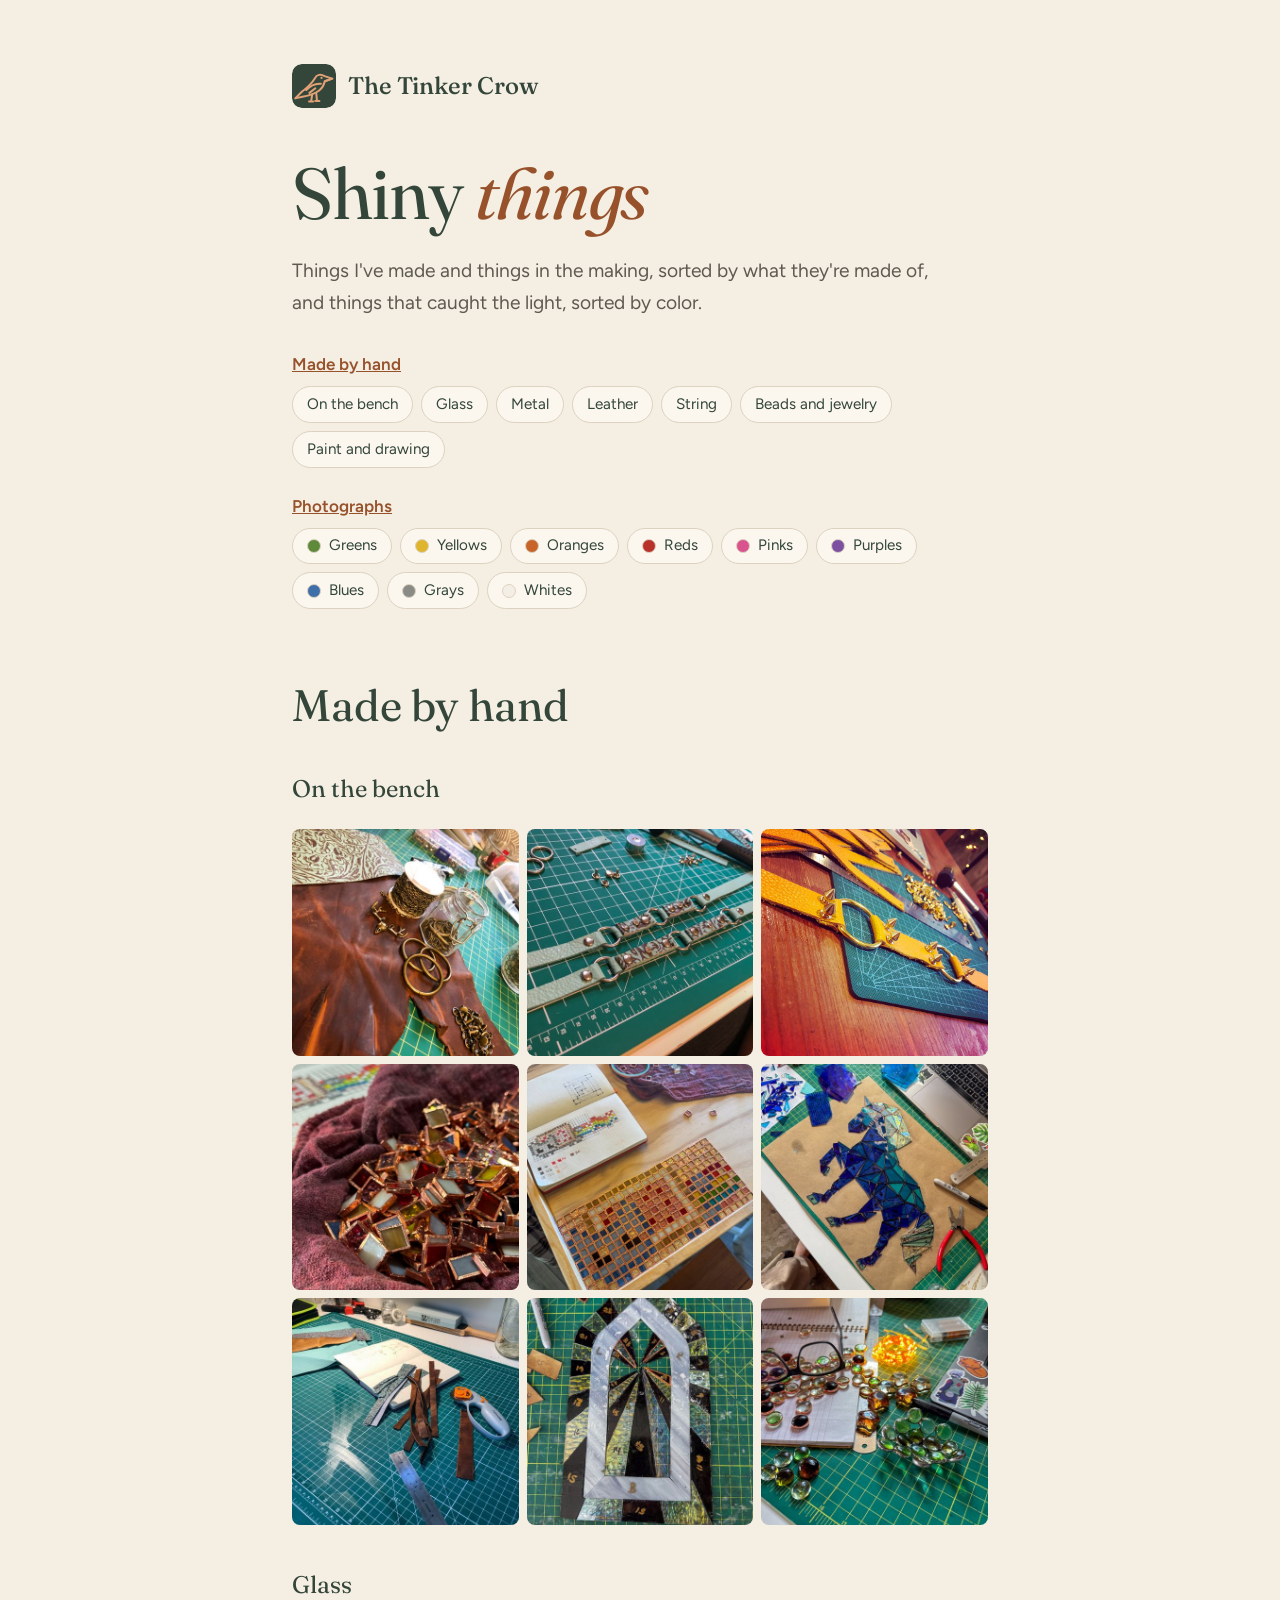
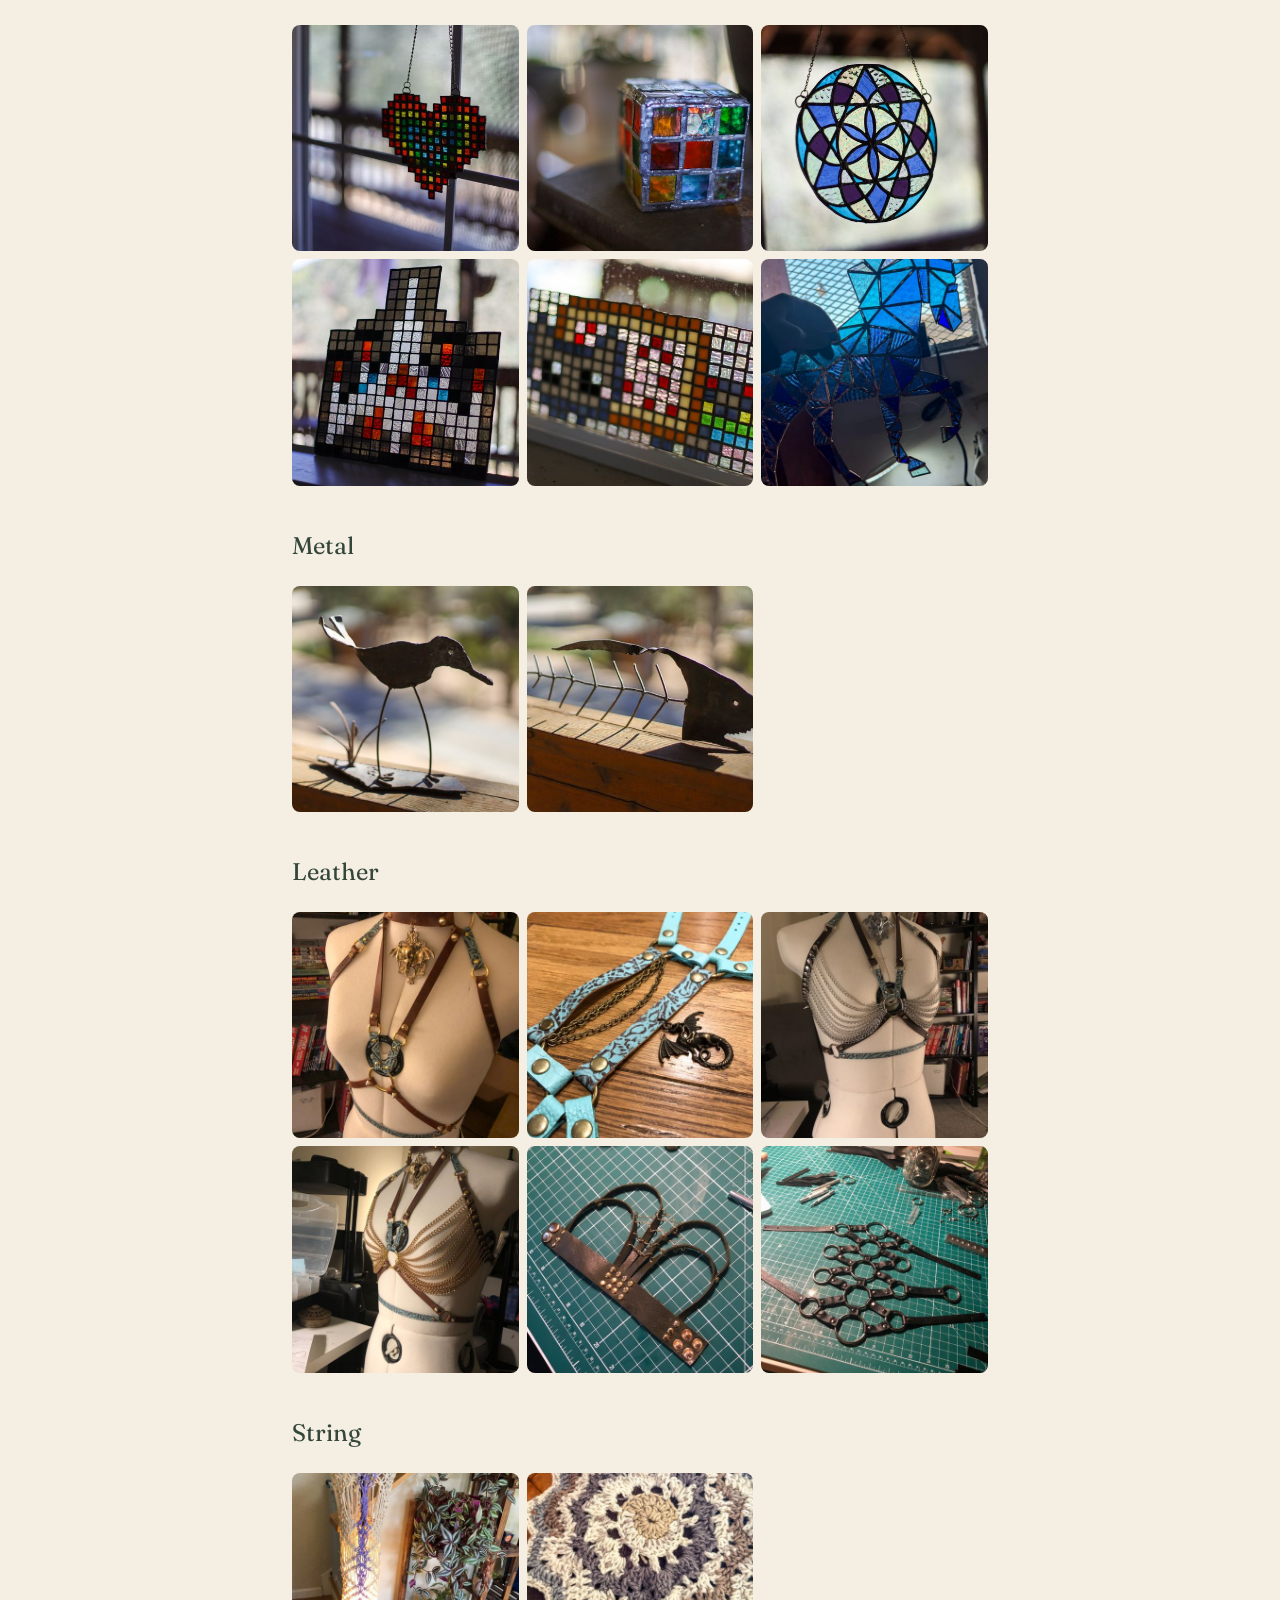
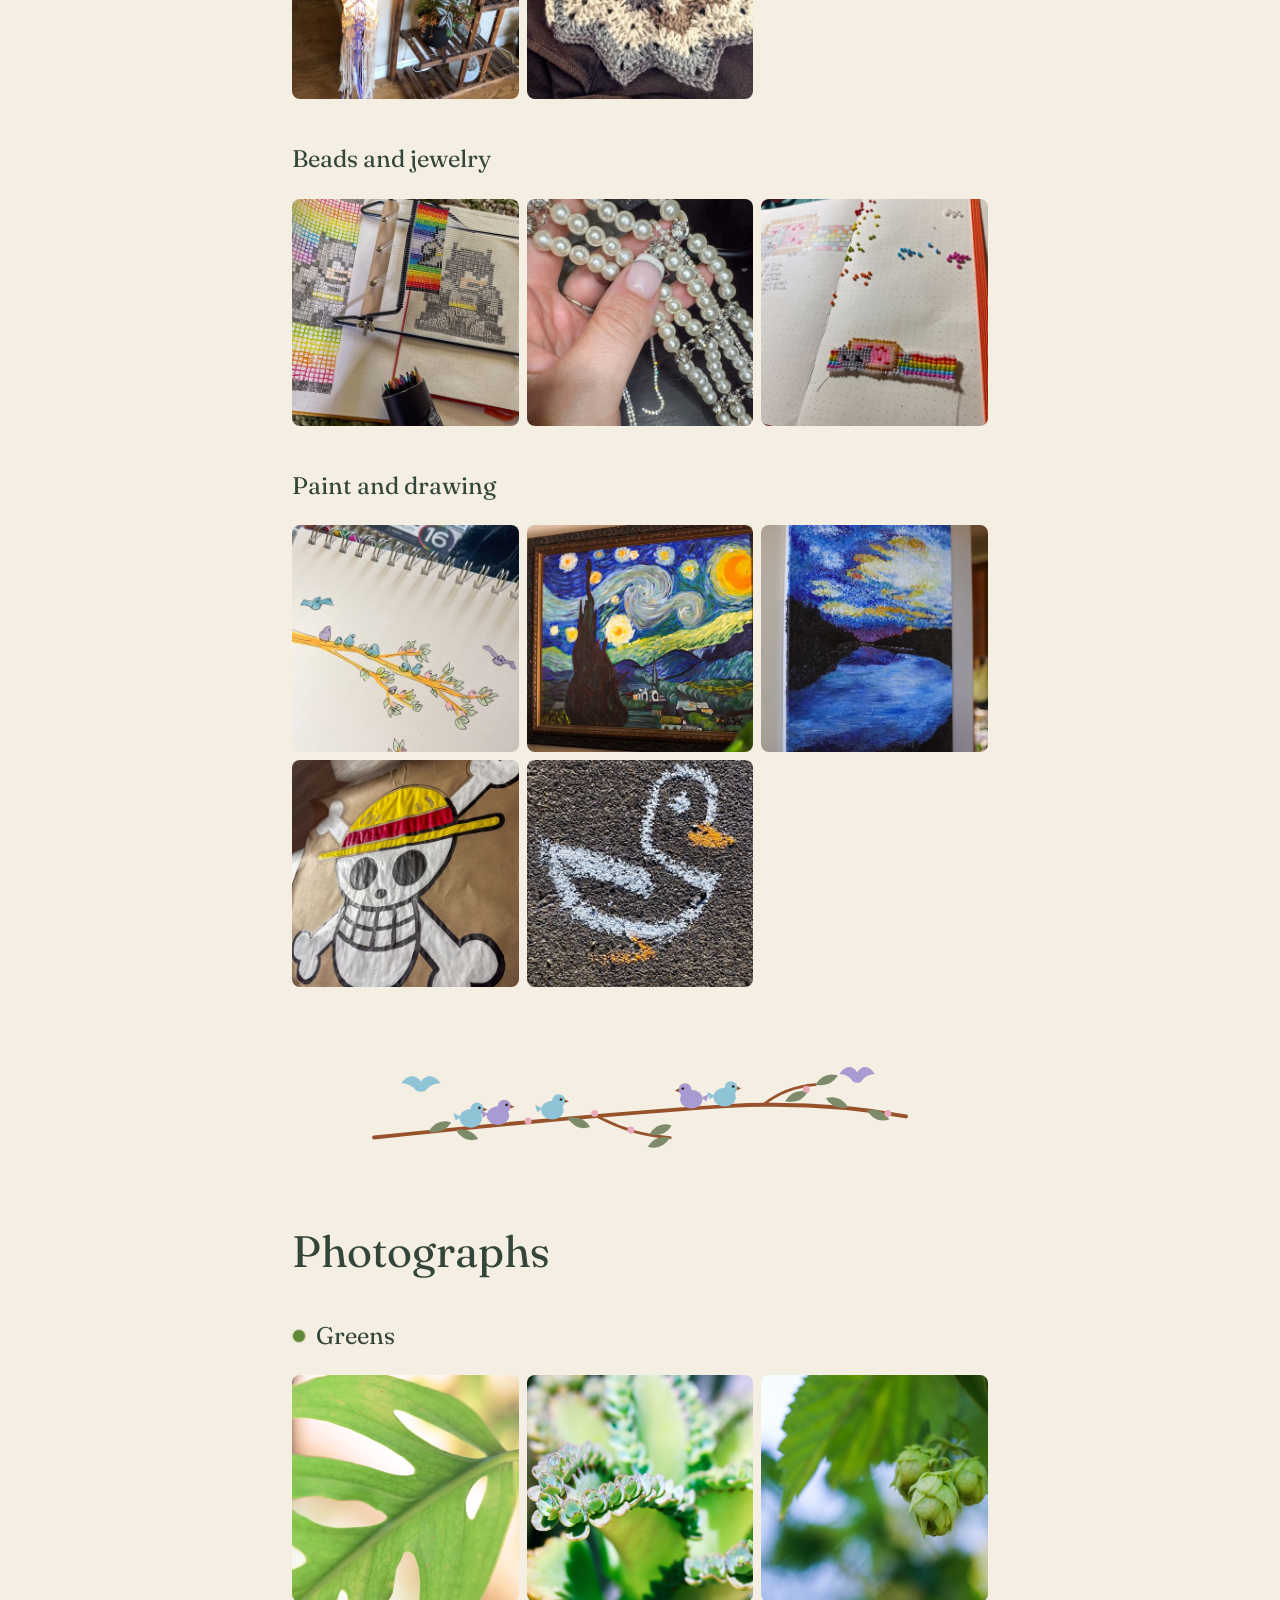
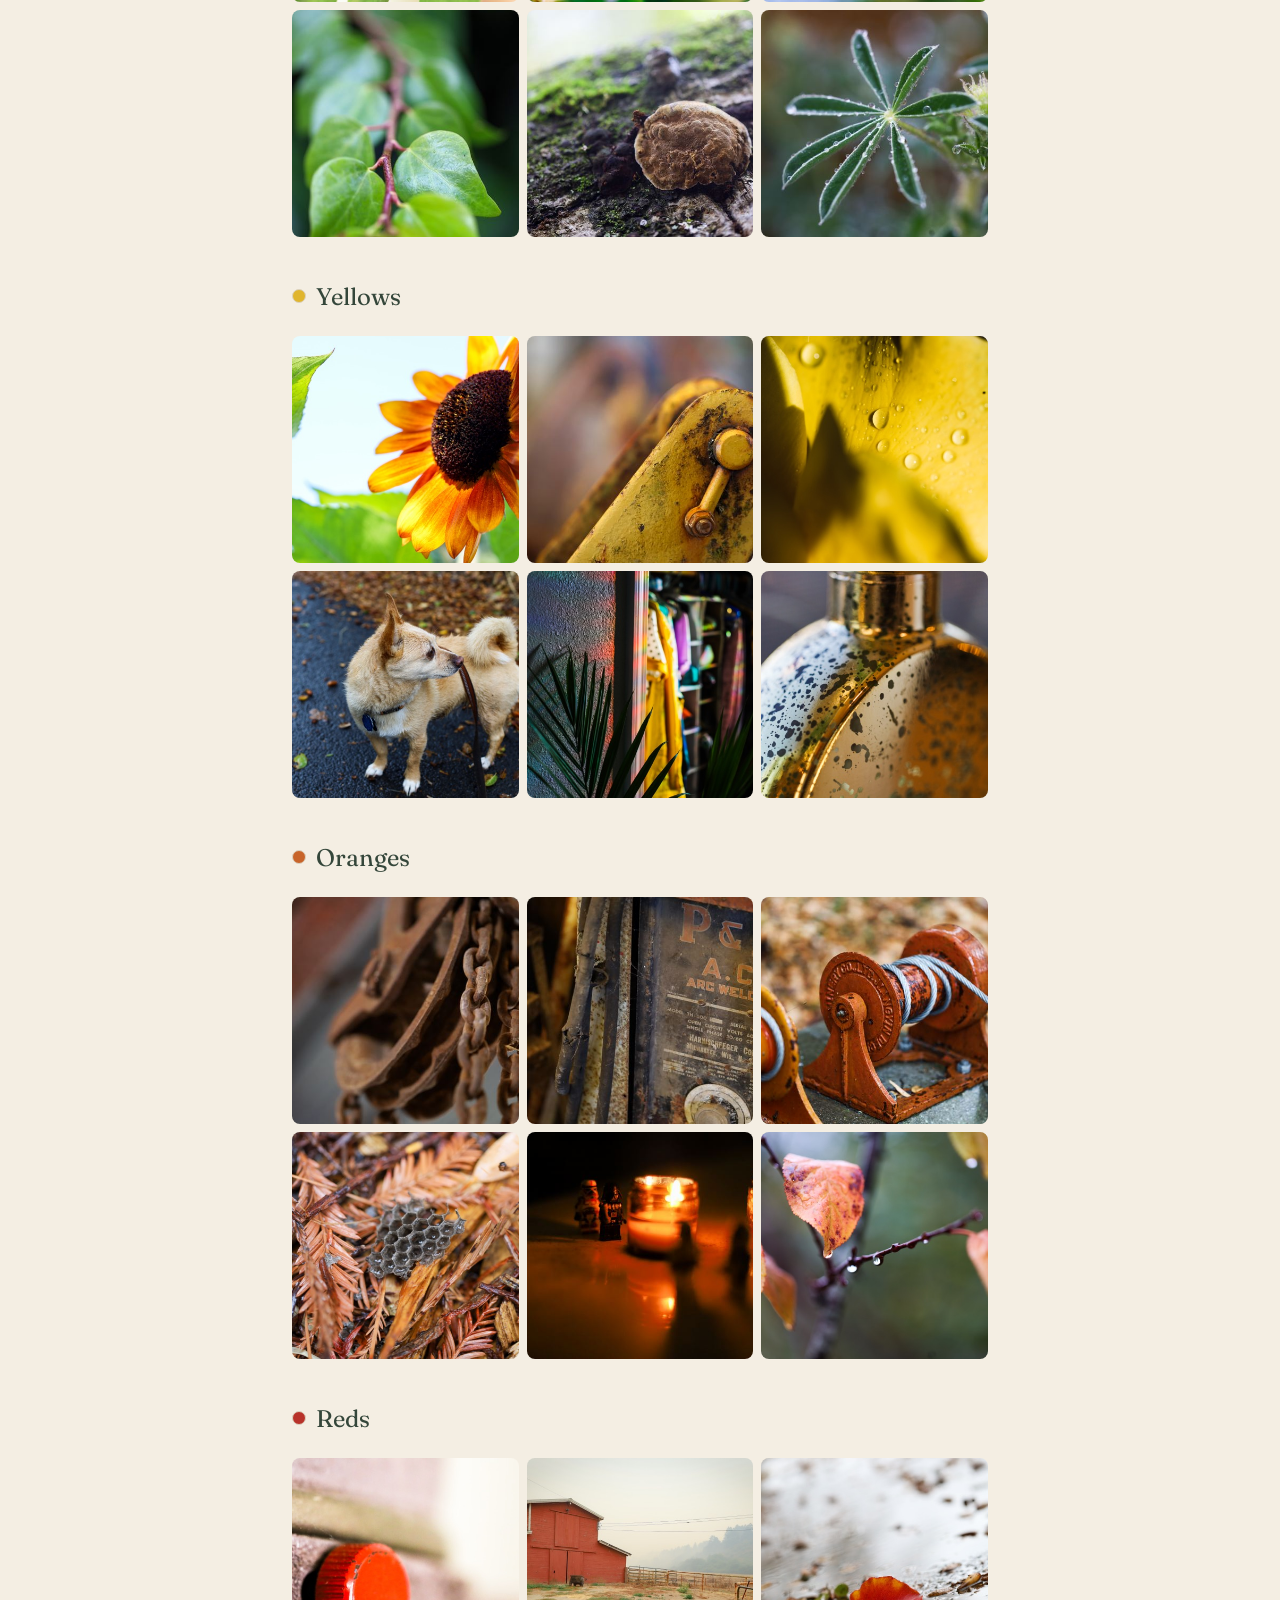
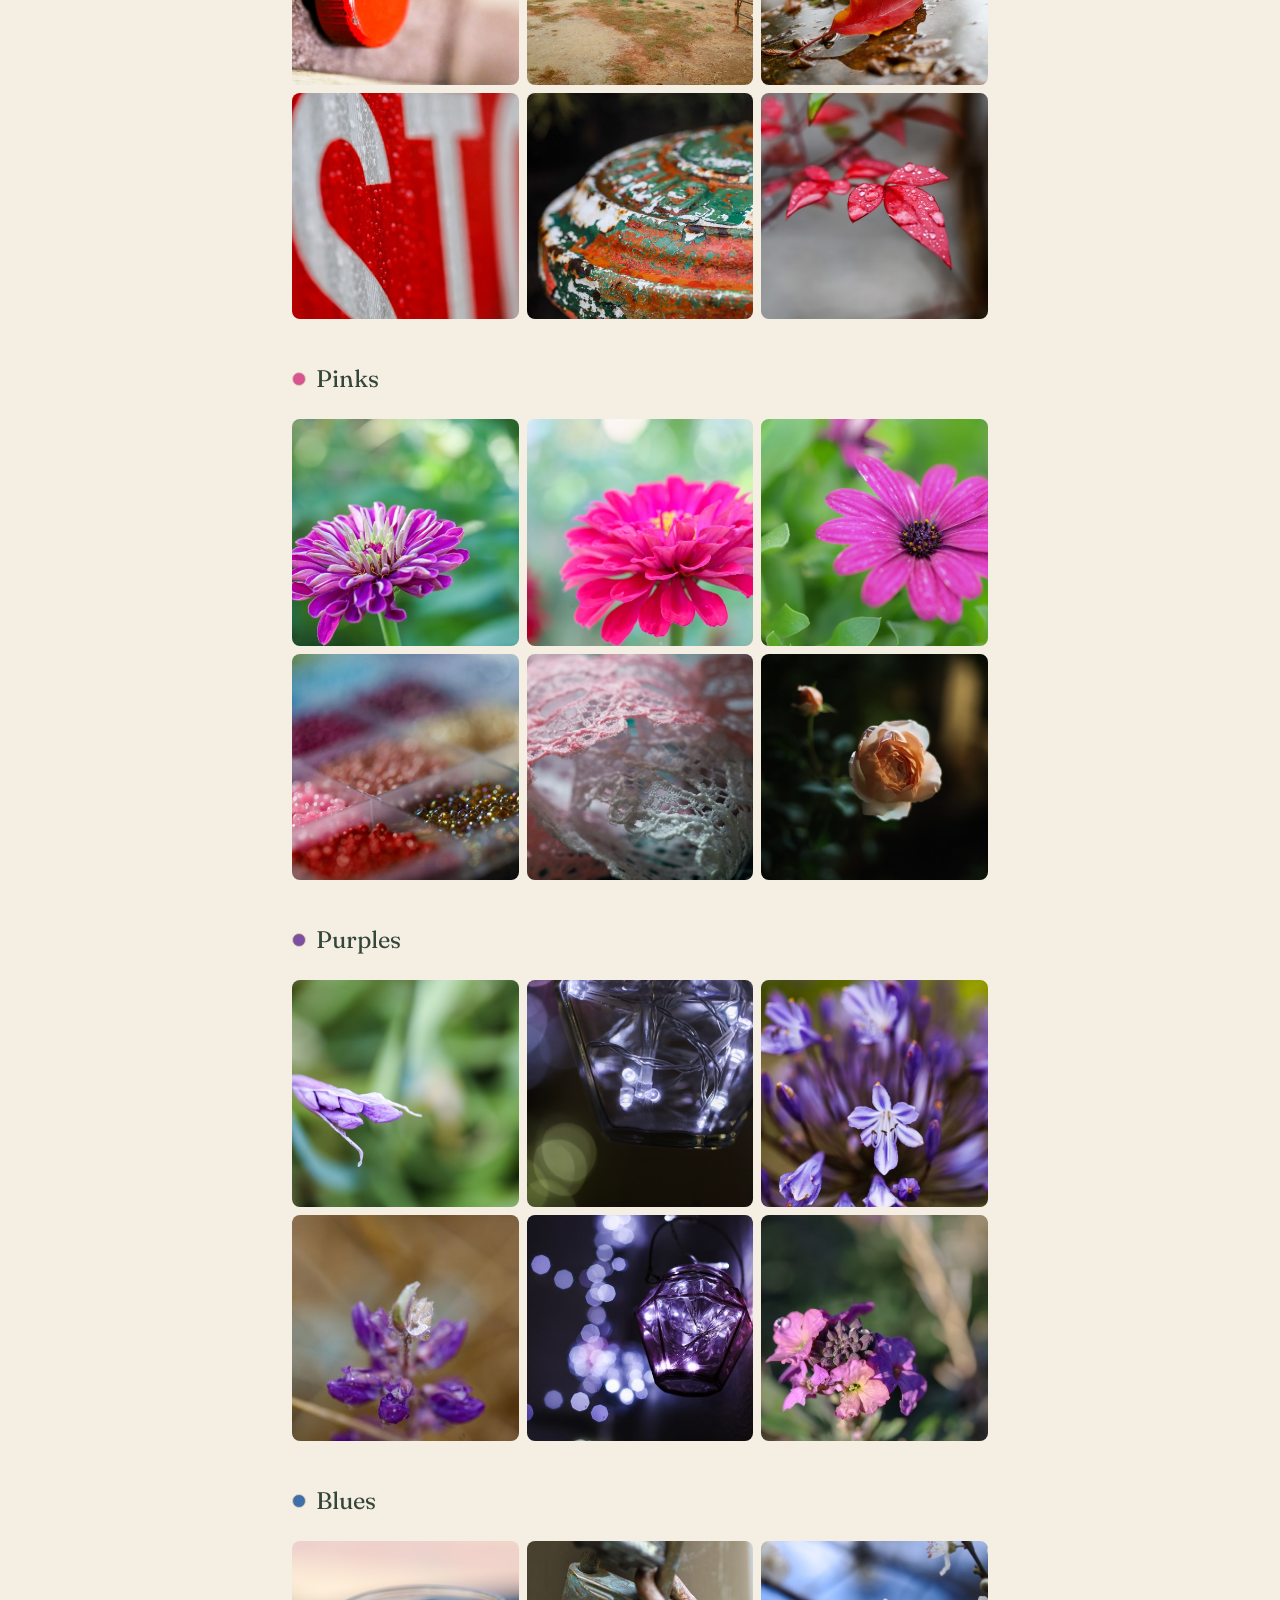
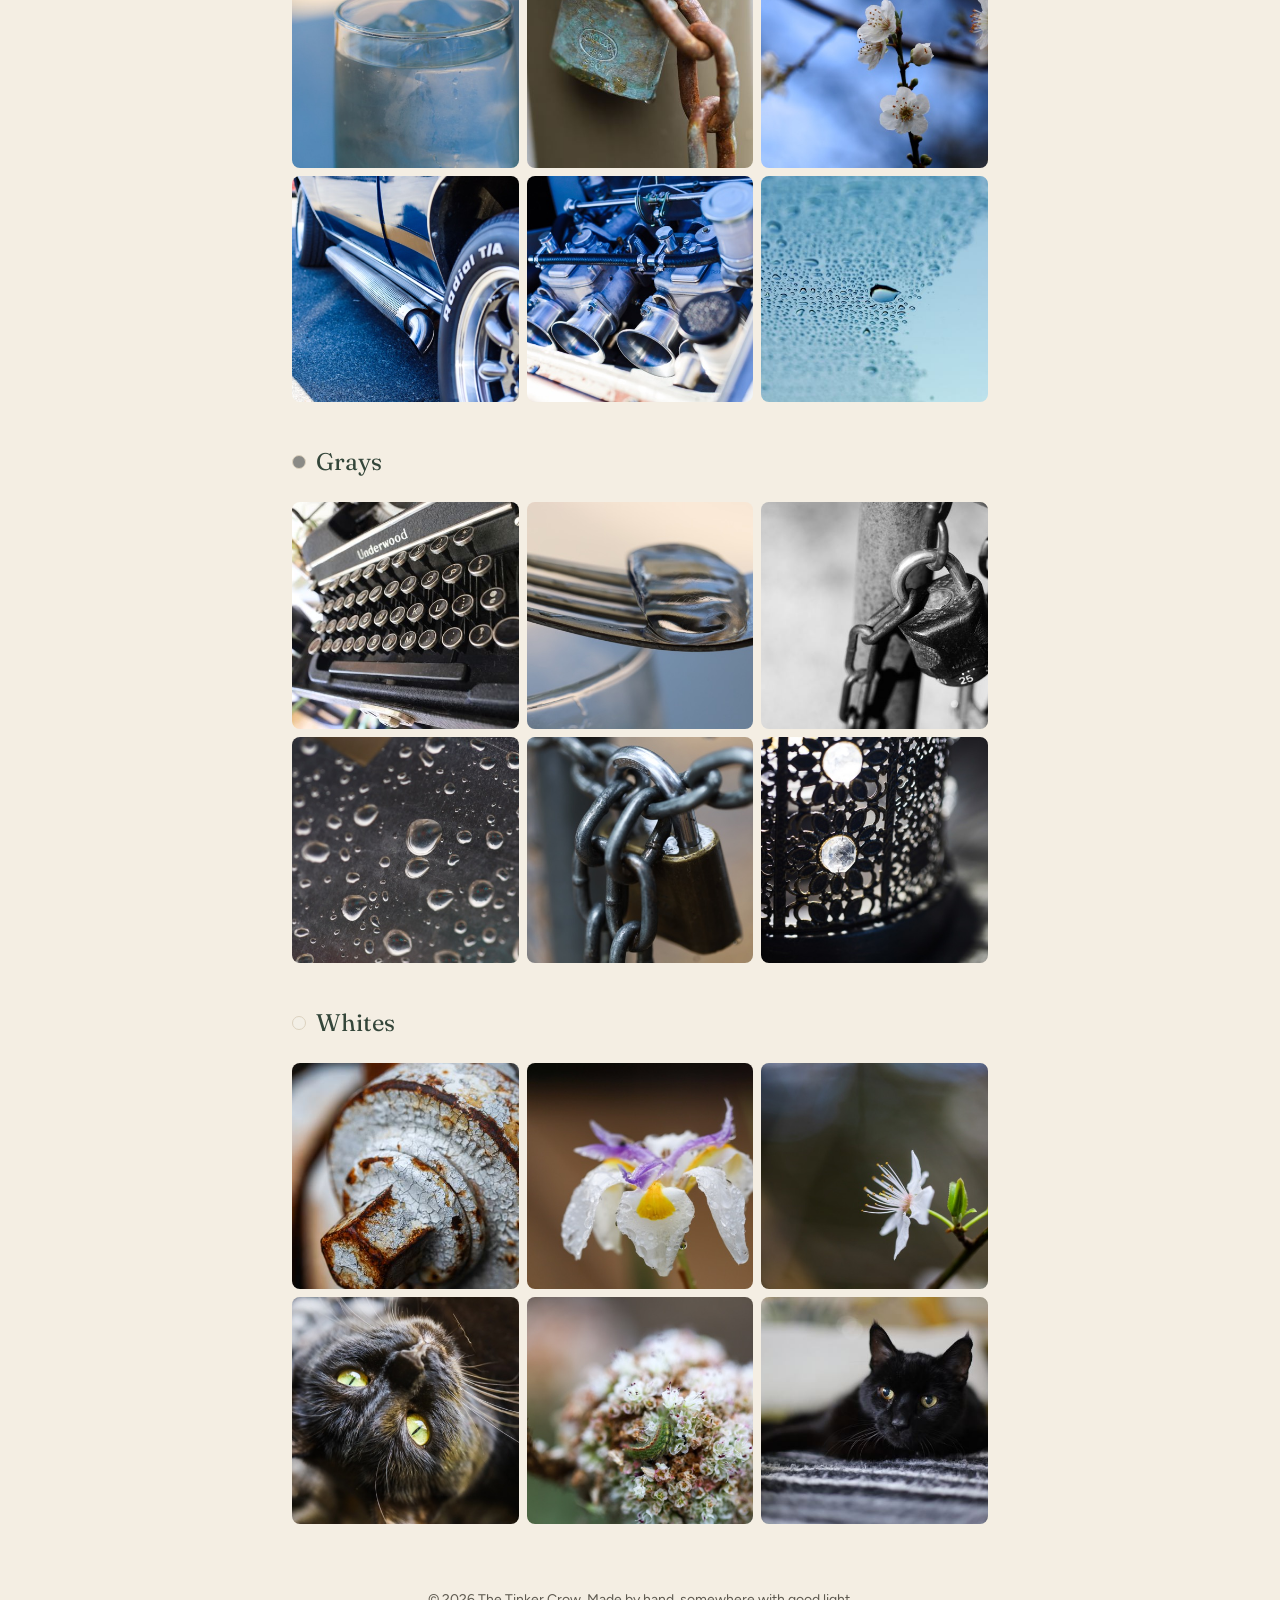
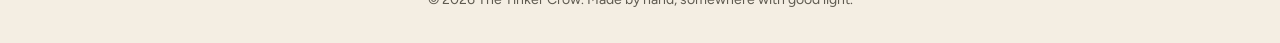
==== commit 70e6749a: "Gallery: Metal group with two sculptures Co-Authored-By: Claude Opus 5.5 <noreply@anthropic.com>" ====
--- a/gallery.html
+++ b/gallery.html
@@ -4,7 +4,7 @@
   <meta charset="utf-8">
   <meta name="viewport" content="width=device-width, initial-scale=1">
   <title>Shiny things — The Tinker Crow</title>
-  <meta name="description" content="Handmade pieces from The Tinker Crow in glass, leather, string, beads and paint, work on the bench, and photographs sorted by color.">
+  <meta name="description" content="Handmade pieces from The Tinker Crow in glass, metal, leather, string, beads and paint, work on the bench, and photographs sorted by color.">
   <meta name="theme-color" content="#f4eee3" media="(prefers-color-scheme: light)">
   <meta name="theme-color" content="#1b221d" media="(prefers-color-scheme: dark)">
   <link rel="icon" href="/favicon.ico?v=1" sizes="32x32">
@@ -26,7 +26,7 @@
     <p class="lede">Things I've made and things in the making, sorted by what they're made of, and things that caught the light, sorted by color.</p>
     <nav class="jump" aria-label="Gallery sections">
       <p><a href="#made">Made by hand</a></p>
-      <ul><li><a href="#m-bench">On the bench</a></li><li><a href="#m-glass">Glass</a></li><li><a href="#m-leather">Leather</a></li><li><a href="#m-string">String</a></li><li><a href="#m-beads">Beads and jewelry</a></li><li><a href="#m-paint">Paint and drawing</a></li></ul>
+      <ul><li><a href="#m-bench">On the bench</a></li><li><a href="#m-glass">Glass</a></li><li><a href="#m-metal">Metal</a></li><li><a href="#m-leather">Leather</a></li><li><a href="#m-string">String</a></li><li><a href="#m-beads">Beads and jewelry</a></li><li><a href="#m-paint">Paint and drawing</a></li></ul>
       <p><a href="#photos">Photographs</a></p>
       <ul><li><a href="#c-green"><span class="swatch sw-green" aria-hidden="true"></span>Greens</a></li><li><a href="#c-yellow"><span class="swatch sw-yellow" aria-hidden="true"></span>Yellows</a></li><li><a href="#c-oranges"><span class="swatch sw-oranges" aria-hidden="true"></span>Oranges</a></li><li><a href="#c-reds"><span class="swatch sw-reds" aria-hidden="true"></span>Reds</a></li><li><a href="#c-pinks"><span class="swatch sw-pinks" aria-hidden="true"></span>Pinks</a></li><li><a href="#c-purple"><span class="swatch sw-purple" aria-hidden="true"></span>Purples</a></li><li><a href="#c-blues"><span class="swatch sw-blues" aria-hidden="true"></span>Blues</a></li><li><a href="#c-grays"><span class="swatch sw-grays" aria-hidden="true"></span>Grays</a></li><li><a href="#c-whites"><span class="swatch sw-whites" aria-hidden="true"></span>Whites</a></li></ul>
     </nav>
@@ -56,6 +56,13 @@
         <li><a href="/photos/glasswork-pixel-tower.jpg"><img src="/photos/thumbs/glasswork-pixel-tower.jpg" width="640" height="426" alt="Pixel-art stained-glass panel in black, white and red standing on a sill" loading="lazy" decoding="async"></a></li>
         <li><a href="/photos/glasswork-pixel-cat-panel.jpg"><img src="/photos/thumbs/glasswork-pixel-cat-panel.jpg" width="640" height="426" alt="Pixel-art stained-glass cat with a rainbow trail" loading="lazy" decoding="async"></a></li>
         <li><a href="/photos/glasswork-horse-window.jpg"><img src="/photos/thumbs/glasswork-horse-window.jpg" width="480" height="640" alt="Faceted blue stained-glass horse lit by a window" loading="lazy" decoding="async"></a></li>
+        </ul>
+      </section>
+      <section class="gallery" aria-labelledby="m-metal">
+        <h3 id="m-metal">Metal</h3>
+        <ul>
+        <li><a href="/photos/metal-shorebird.jpg"><img src="/photos/thumbs/metal-shorebird.jpg" width="640" height="610" alt="Metal sculpture of a long-billed shorebird on wire legs, standing in steel reeds" loading="lazy" decoding="async"></a></li>
+        <li><a href="/photos/metal-fish-skeleton.jpg"><img src="/photos/thumbs/metal-fish-skeleton.jpg" width="640" height="397" alt="Metal sculpture of a fish with a cut-steel head and a wire skeleton for a body" loading="lazy" decoding="async"></a></li>
         </ul>
       </section>
       <section class="gallery" aria-labelledby="m-leather">
--- a/css/site.css
+++ b/css/site.css
@@ -46,6 +46,16 @@
   background: var(--card); font-size: 0.95rem; color: var(--forest);
 }
 .mediums li.next { border-style: dashed; border-color: var(--accent); color: var(--accent); font-style: italic; }
+/* Mediums with a gallery group are buttons into it: the link fills the pill
+   and the pill lights up copper on hover and focus. Mediums with no group yet
+   (Wood, Tumbled stone) drop the fill so they read as labels, not buttons. */
+.mediums li:has(a) { padding: 0; }
+.mediums li:not(:has(a)) { background: none; }
+.mediums li a {
+  display: block; padding: 0.375rem 1rem; border-radius: 999px;
+  color: inherit; text-decoration: none;
+}
+.mediums li:has(a):hover, .mediums li:has(a:focus-visible) { border-color: var(--accent); color: var(--accent); }
 
 /* Hand-font note, kept level. A 1.5deg tilt read as a rendering glitch
    rather than a hand-placed note; the font carries the handwritten feel. */
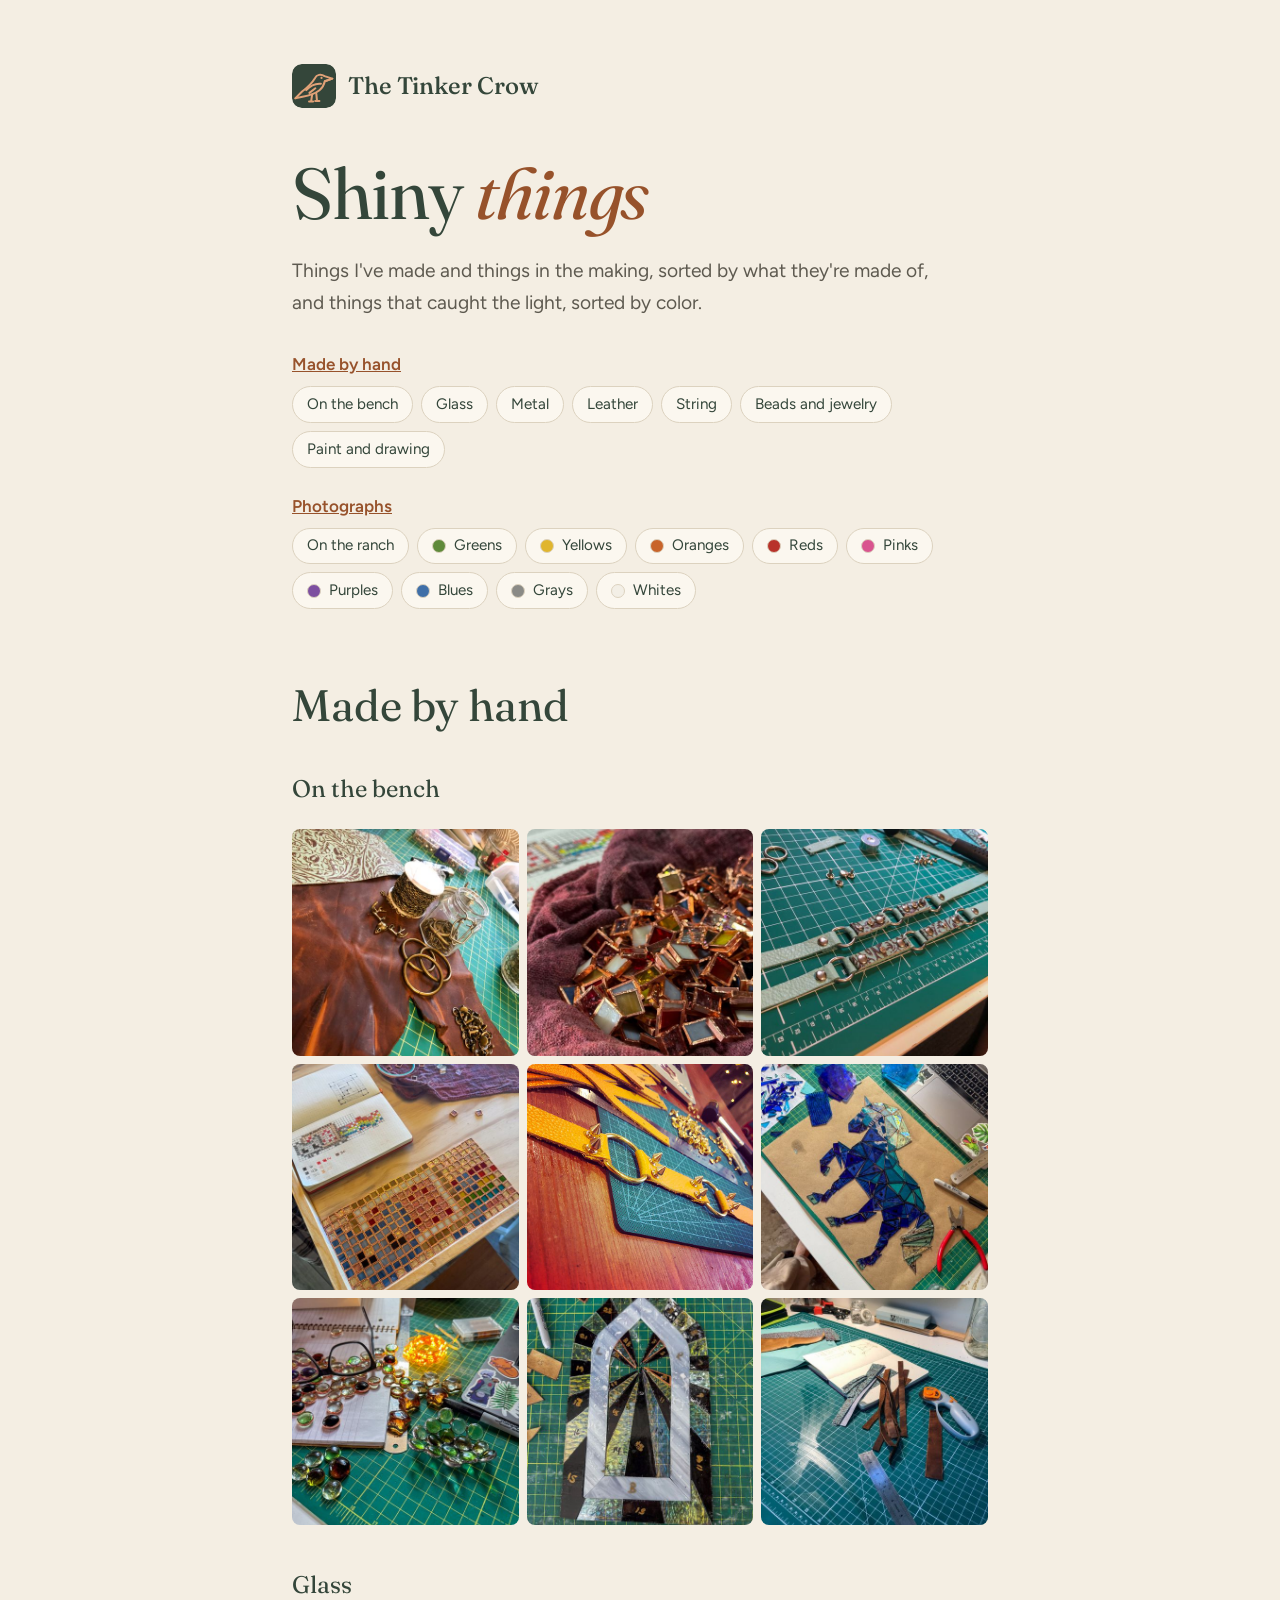
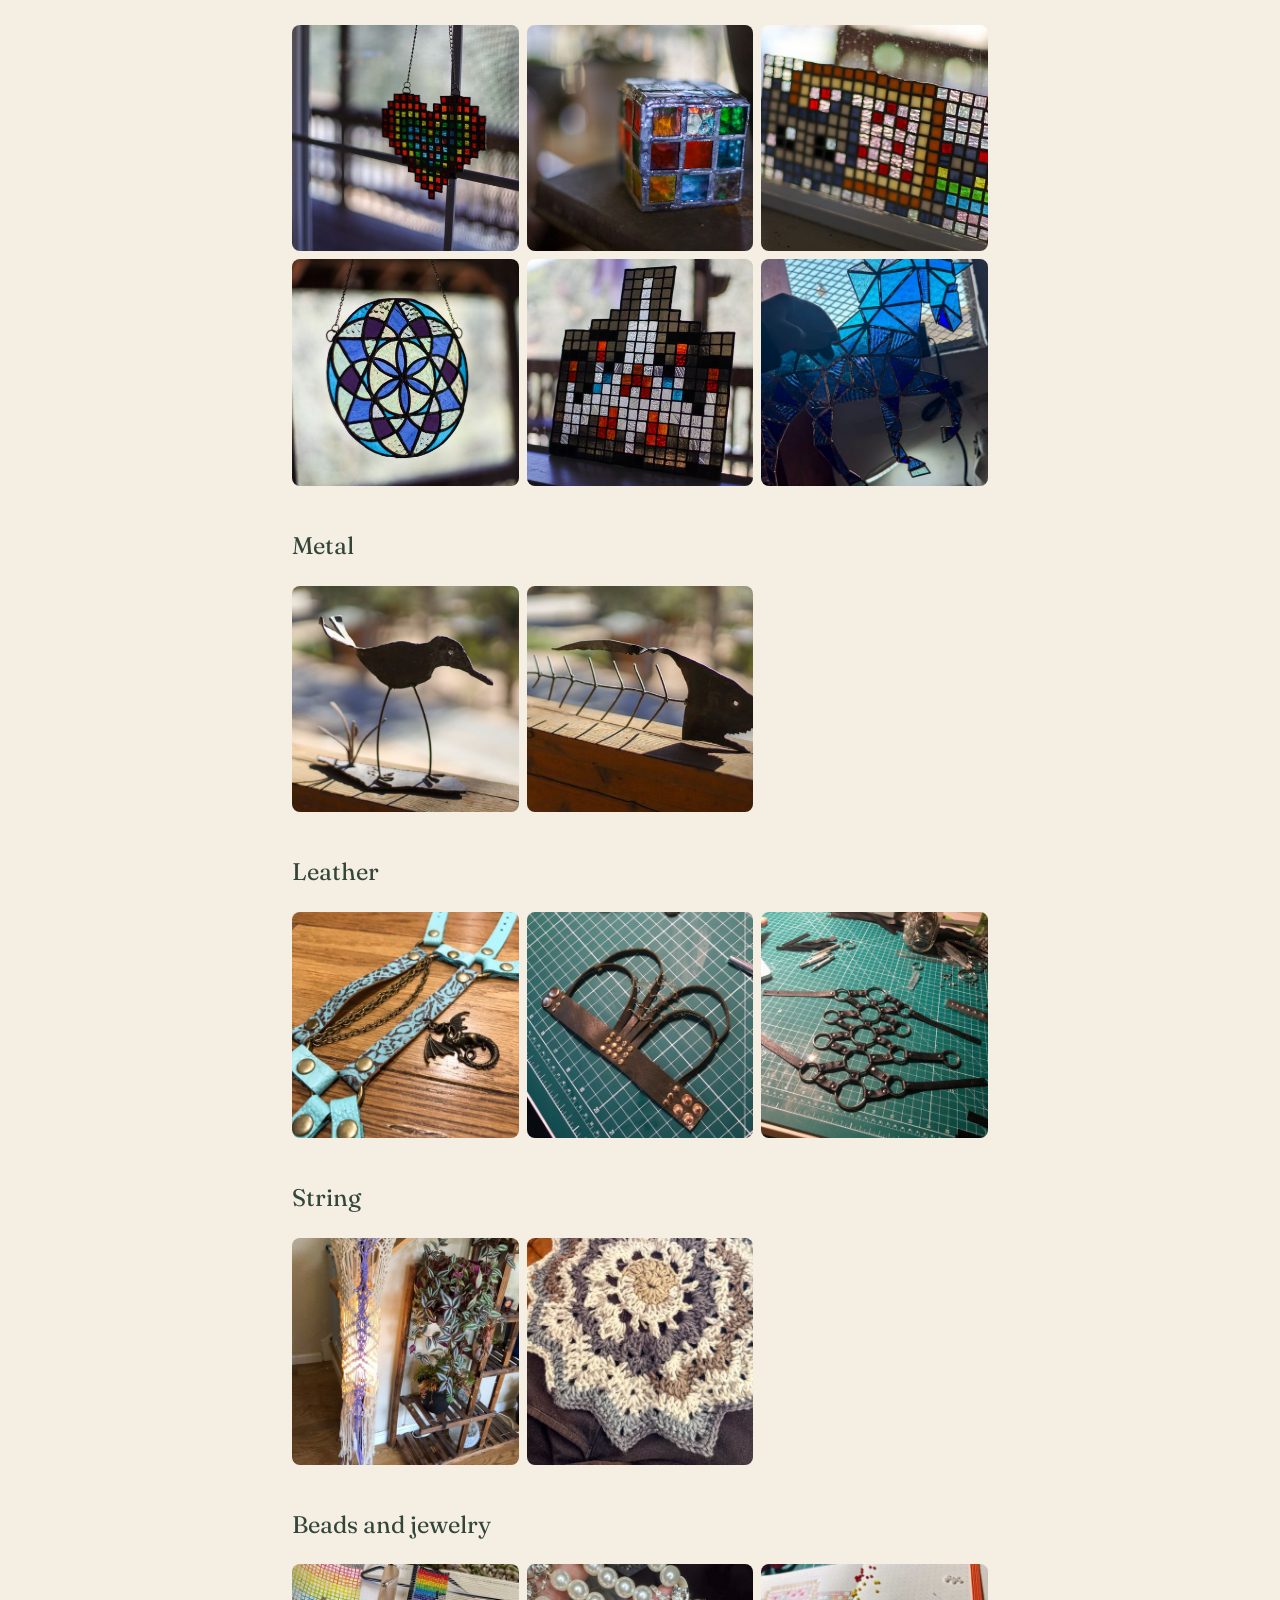
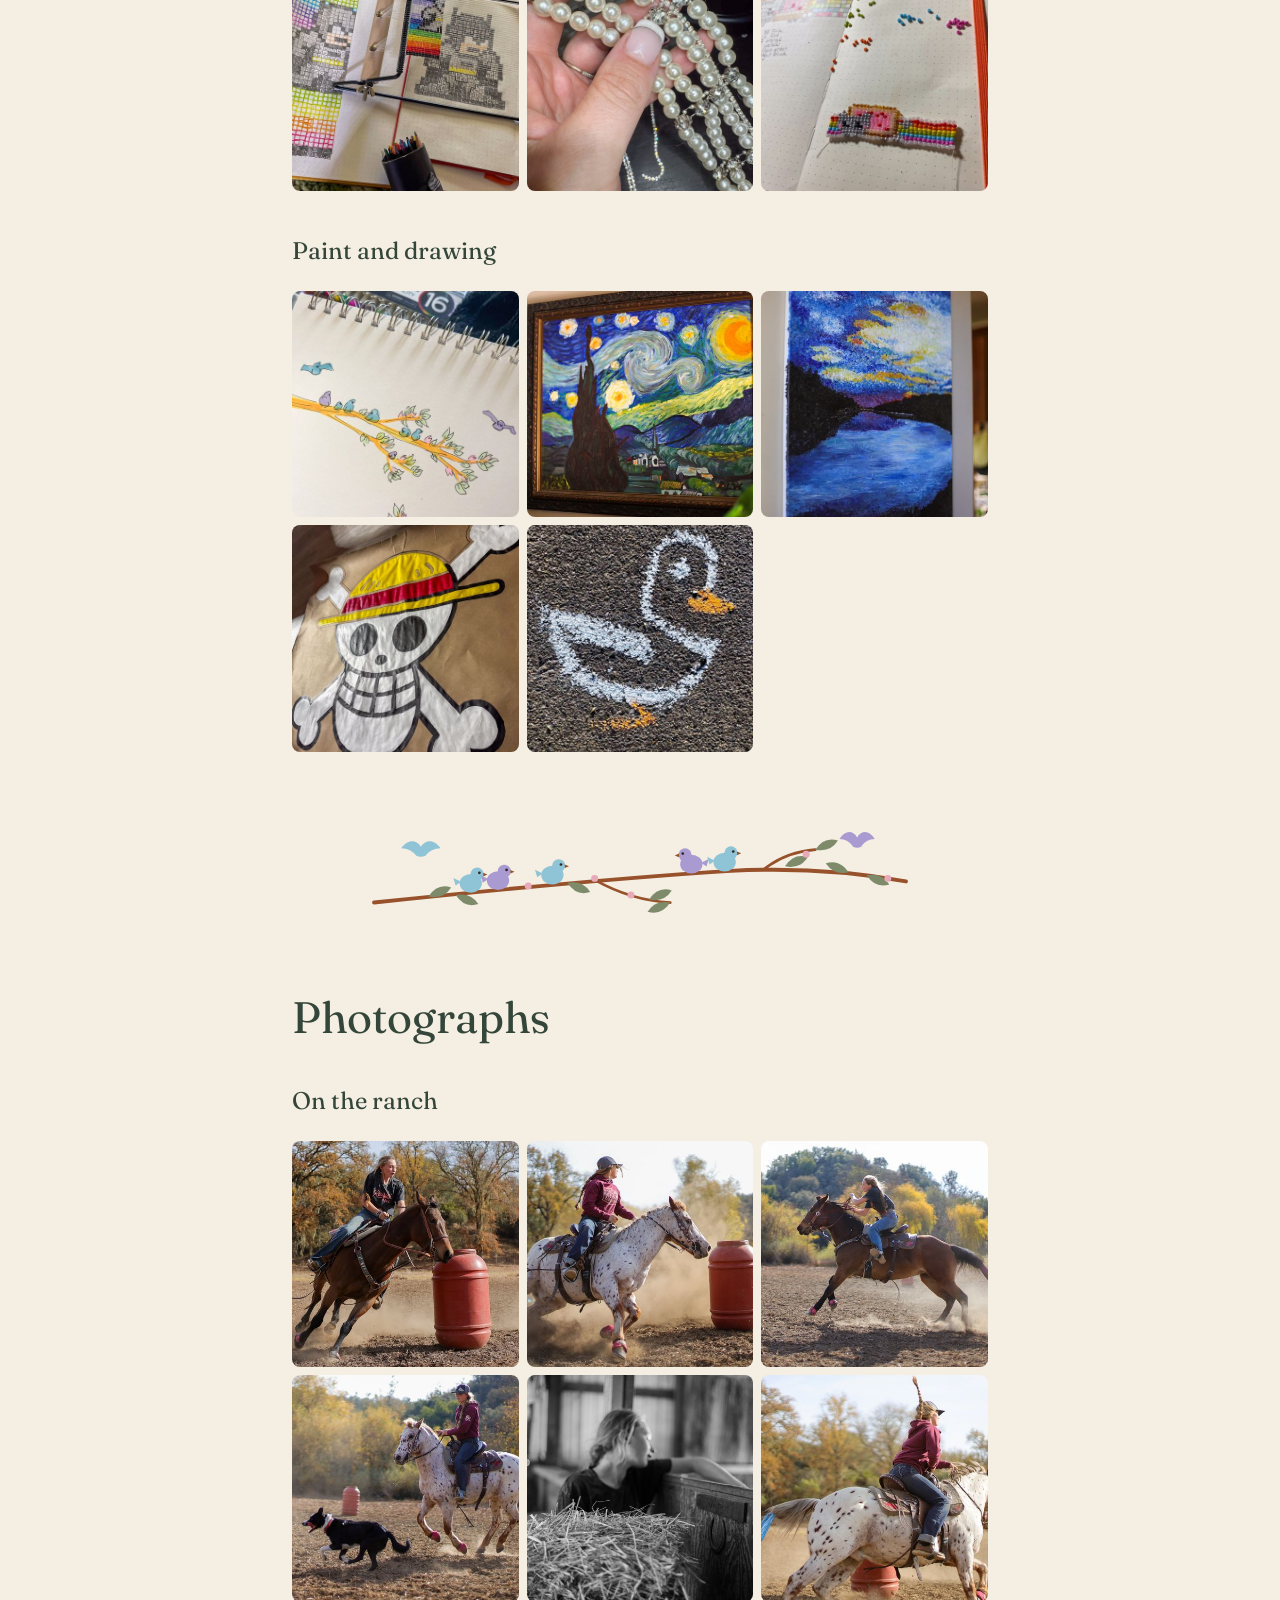
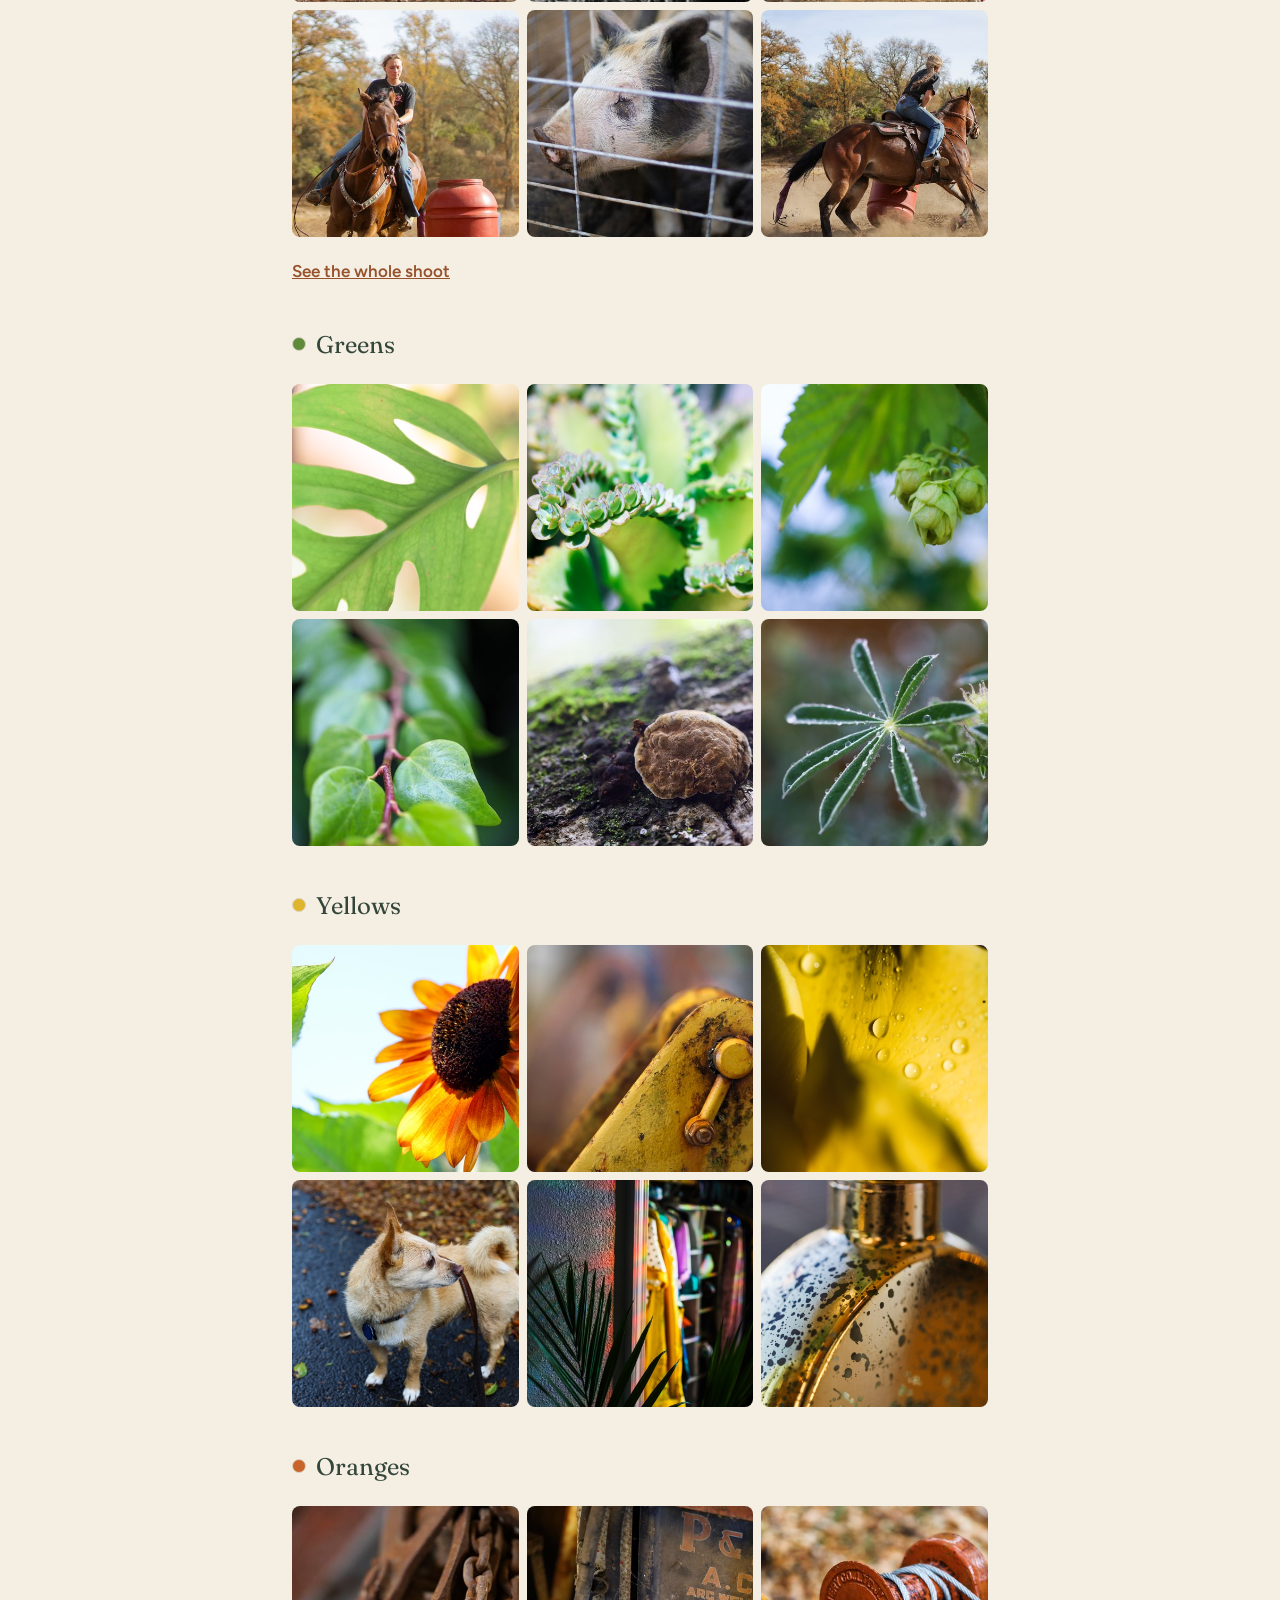
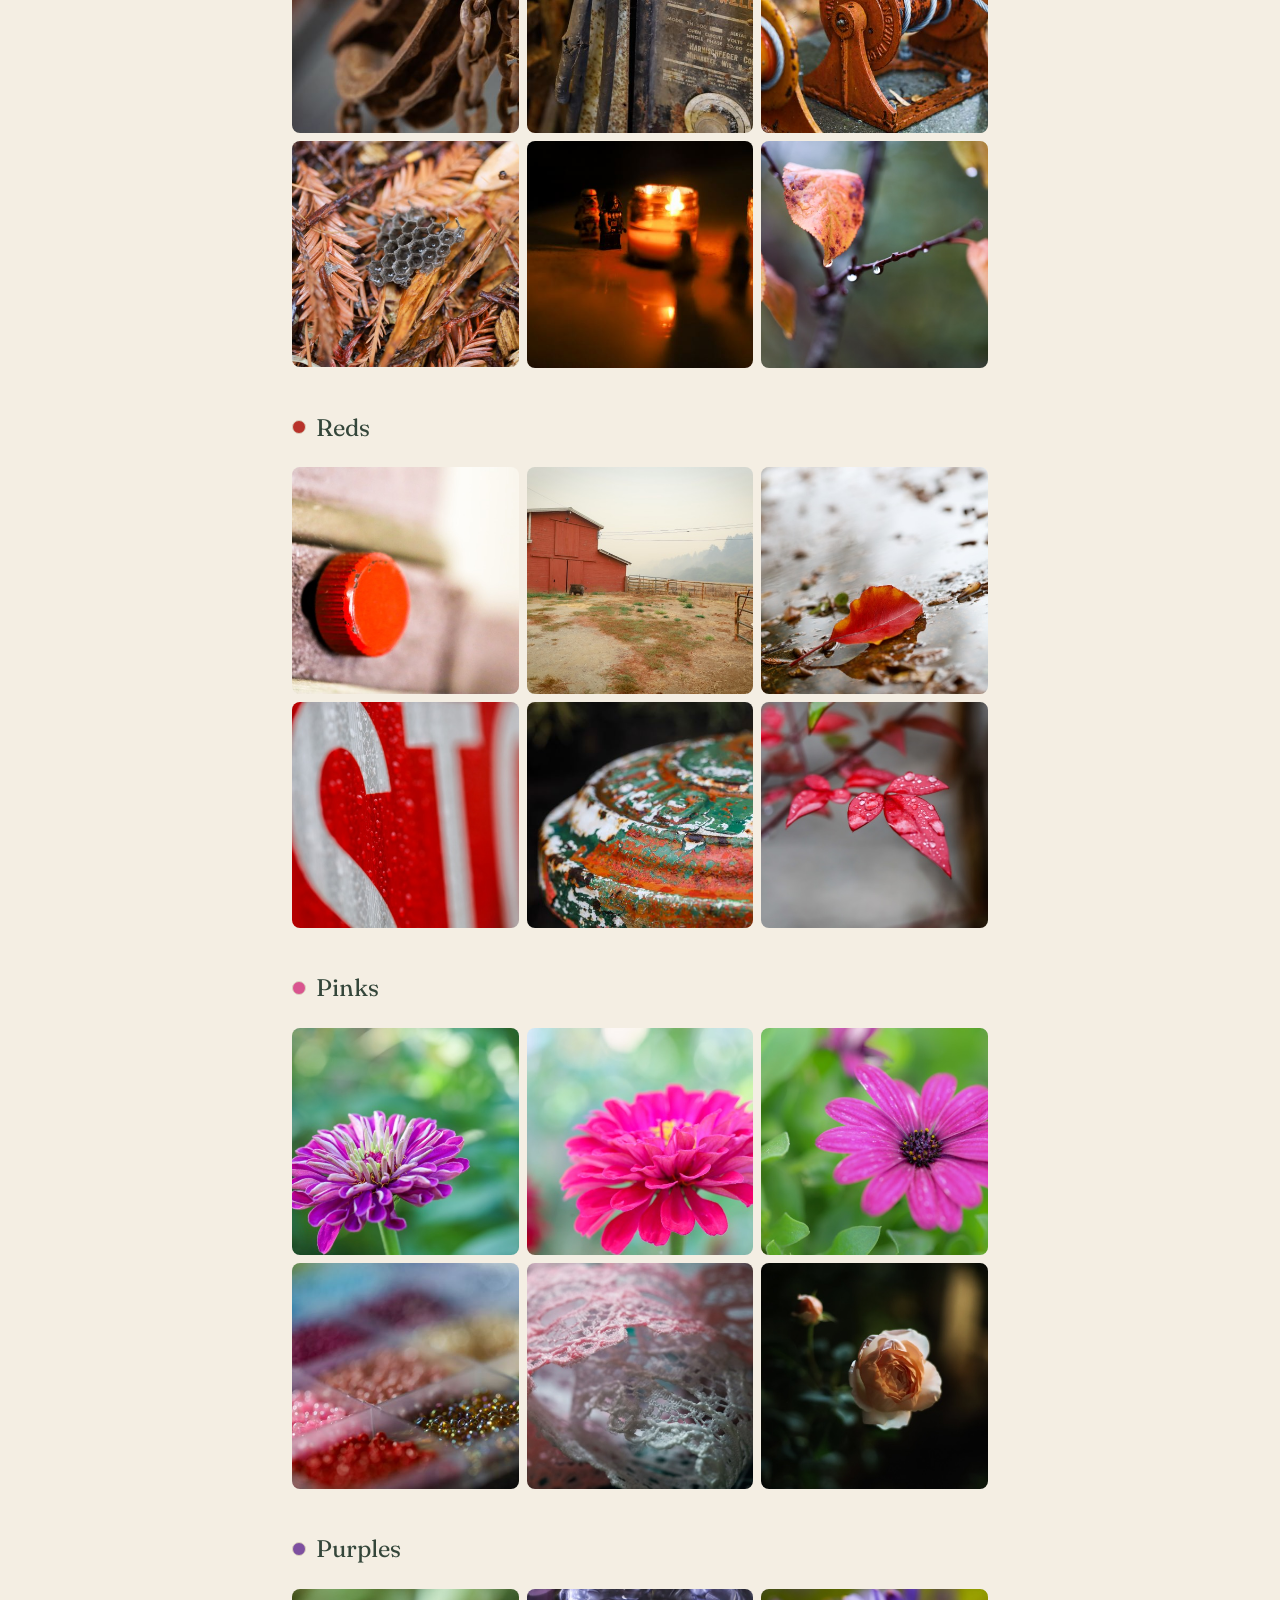
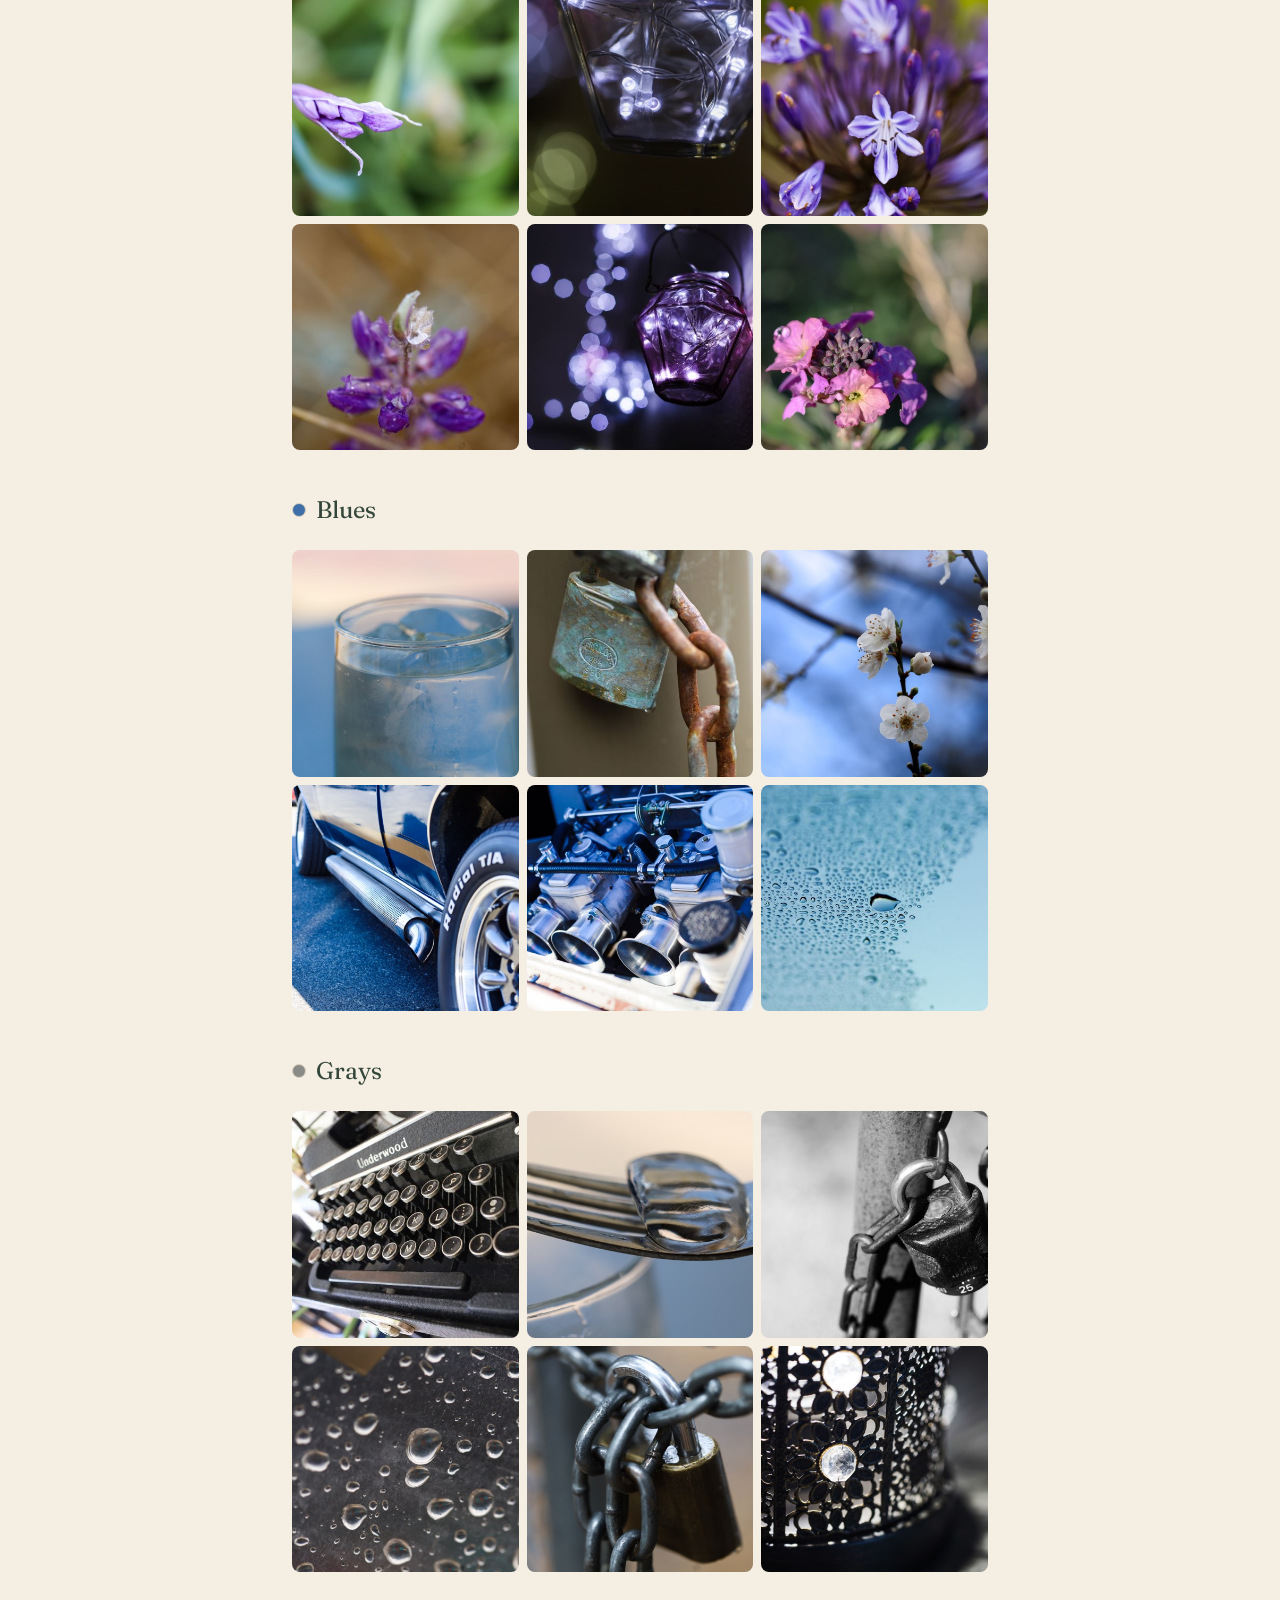
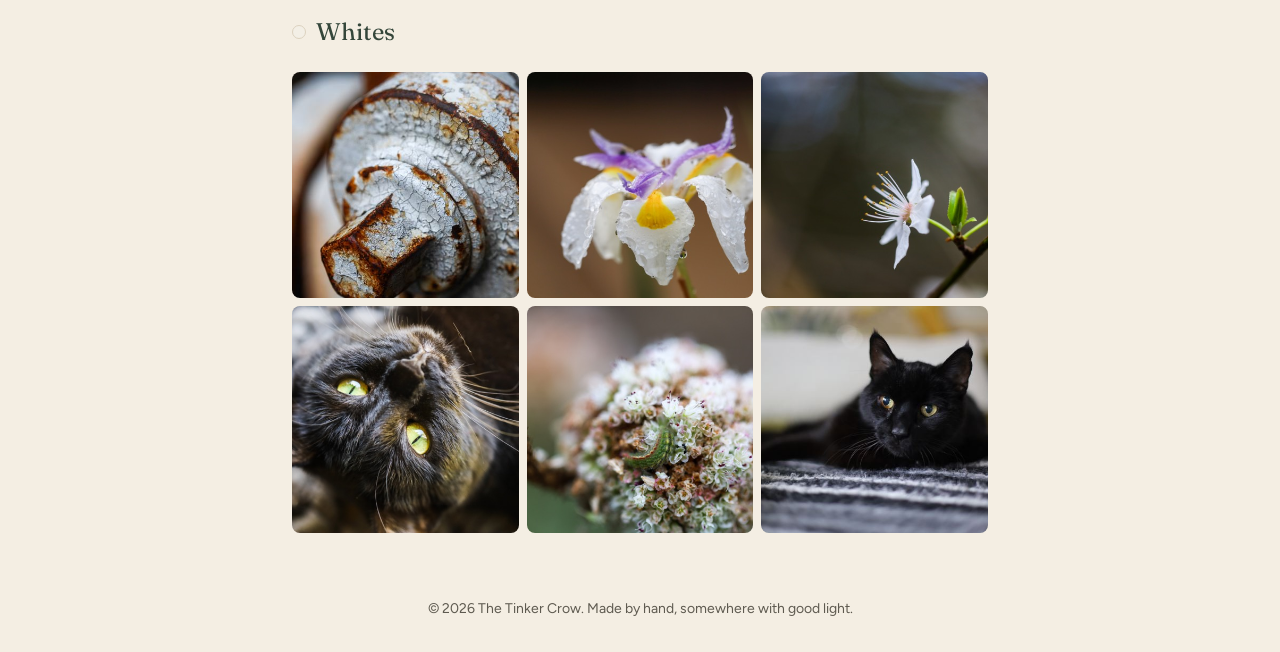
==== commit d2d4d302: "On the ranch: full shoot page and gallery preview; similar shots spread apart; dress-form harnesses " ====
--- a/gallery.html
+++ b/gallery.html
@@ -28,7 +28,7 @@
       <p><a href="#made">Made by hand</a></p>
       <ul><li><a href="#m-bench">On the bench</a></li><li><a href="#m-glass">Glass</a></li><li><a href="#m-metal">Metal</a></li><li><a href="#m-leather">Leather</a></li><li><a href="#m-string">String</a></li><li><a href="#m-beads">Beads and jewelry</a></li><li><a href="#m-paint">Paint and drawing</a></li></ul>
       <p><a href="#photos">Photographs</a></p>
-      <ul><li><a href="#c-green"><span class="swatch sw-green" aria-hidden="true"></span>Greens</a></li><li><a href="#c-yellow"><span class="swatch sw-yellow" aria-hidden="true"></span>Yellows</a></li><li><a href="#c-oranges"><span class="swatch sw-oranges" aria-hidden="true"></span>Oranges</a></li><li><a href="#c-reds"><span class="swatch sw-reds" aria-hidden="true"></span>Reds</a></li><li><a href="#c-pinks"><span class="swatch sw-pinks" aria-hidden="true"></span>Pinks</a></li><li><a href="#c-purple"><span class="swatch sw-purple" aria-hidden="true"></span>Purples</a></li><li><a href="#c-blues"><span class="swatch sw-blues" aria-hidden="true"></span>Blues</a></li><li><a href="#c-grays"><span class="swatch sw-grays" aria-hidden="true"></span>Grays</a></li><li><a href="#c-whites"><span class="swatch sw-whites" aria-hidden="true"></span>Whites</a></li></ul>
+      <ul><li><a href="#c-ranch">On the ranch</a></li><li><a href="#c-green"><span class="swatch sw-green" aria-hidden="true"></span>Greens</a></li><li><a href="#c-yellow"><span class="swatch sw-yellow" aria-hidden="true"></span>Yellows</a></li><li><a href="#c-oranges"><span class="swatch sw-oranges" aria-hidden="true"></span>Oranges</a></li><li><a href="#c-reds"><span class="swatch sw-reds" aria-hidden="true"></span>Reds</a></li><li><a href="#c-pinks"><span class="swatch sw-pinks" aria-hidden="true"></span>Pinks</a></li><li><a href="#c-purple"><span class="swatch sw-purple" aria-hidden="true"></span>Purples</a></li><li><a href="#c-blues"><span class="swatch sw-blues" aria-hidden="true"></span>Blues</a></li><li><a href="#c-grays"><span class="swatch sw-grays" aria-hidden="true"></span>Grays</a></li><li><a href="#c-whites"><span class="swatch sw-whites" aria-hidden="true"></span>Whites</a></li></ul>
     </nav>
 
     <div class="part" id="made">
@@ -37,14 +37,14 @@
         <h3 id="m-bench">On the bench</h3>
         <ul>
         <li><a href="/photos/process-leather-picking.jpg"><img src="/photos/thumbs/process-leather-picking.jpg" width="480" height="640" alt="Choosing leather: a brown hide with brass rings, chain and charms" loading="lazy" decoding="async"></a></li>
+        <li><a href="/photos/process-glass-copper-foil.jpg"><img src="/photos/thumbs/process-glass-copper-foil.jpg" width="480" height="640" alt="A pile of glass squares wrapped in copper foil" loading="lazy" decoding="async"></a></li>
         <li><a href="/photos/process-leather-rivets.jpg"><img src="/photos/thumbs/process-leather-rivets.jpg" width="480" height="640" alt="Rivets, rings and a mallet laid out beside two straps in progress" loading="lazy" decoding="async"></a></li>
+        <li><a href="/photos/process-glass-pixel-layout.jpg"><img src="/photos/thumbs/process-glass-pixel-layout.jpg" width="480" height="640" alt="Glass tiles laid out from a pixel pattern in a notebook" loading="lazy" decoding="async"></a></li>
         <li><a href="/photos/process-leather-yellow-harness.jpg"><img src="/photos/thumbs/process-leather-yellow-harness.jpg" width="640" height="640" alt="Yellow leather harness in progress, set with gold spikes and rings" loading="lazy" decoding="async"></a></li>
-        <li><a href="/photos/process-glass-copper-foil.jpg"><img src="/photos/thumbs/process-glass-copper-foil.jpg" width="480" height="640" alt="A pile of glass squares wrapped in copper foil" loading="lazy" decoding="async"></a></li>
-        <li><a href="/photos/process-glass-pixel-layout.jpg"><img src="/photos/thumbs/process-glass-pixel-layout.jpg" width="480" height="640" alt="Glass tiles laid out from a pixel pattern in a notebook" loading="lazy" decoding="async"></a></li>
         <li><a href="/photos/process-glass-horse-layout.jpg"><img src="/photos/thumbs/process-glass-horse-layout.jpg" width="480" height="640" alt="Blue glass pieces laid out on the horse pattern" loading="lazy" decoding="async"></a></li>
+        <li><a href="/photos/process-glass-gems.jpg"><img src="/photos/thumbs/process-glass-gems.jpg" width="480" height="640" alt="Glass gems spread across the bench beside a lamp in progress" loading="lazy" decoding="async"></a></li>
+        <li><a href="/photos/process-glass-arch-assembly.jpg"><img src="/photos/thumbs/process-glass-arch-assembly.jpg" width="480" height="640" alt="The arch window pieces fitted together on the cutting mat" loading="lazy" decoding="async"></a></li>
         <li><a href="/photos/process-leather-strips.jpg"><img src="/photos/thumbs/process-leather-strips.jpg" width="480" height="640" alt="Freshly cut leather strips beside a rotary cutter and a steel rule" loading="lazy" decoding="async"></a></li>
-        <li><a href="/photos/process-glass-arch-assembly.jpg"><img src="/photos/thumbs/process-glass-arch-assembly.jpg" width="480" height="640" alt="The arch window pieces fitted together on the cutting mat" loading="lazy" decoding="async"></a></li>
-        <li><a href="/photos/process-glass-gems.jpg"><img src="/photos/thumbs/process-glass-gems.jpg" width="480" height="640" alt="Glass gems spread across the bench beside a lamp in progress" loading="lazy" decoding="async"></a></li>
         </ul>
       </section>
       <section class="gallery" aria-labelledby="m-glass">
@@ -52,9 +52,9 @@
         <ul>
         <li><a href="/photos/glasswork-heart-rainbow.jpg"><img src="/photos/thumbs/glasswork-heart-rainbow.jpg" width="640" height="426" alt="Rainbow pixel-heart suncatcher hanging in a window" loading="lazy" decoding="async"></a></li>
         <li><a href="/photos/glasswork-cube.jpg"><img src="/photos/thumbs/glasswork-cube.jpg" width="640" height="426" alt="Stained-glass cube in bright squares of color, like a puzzle cube" loading="lazy" decoding="async"></a></li>
+        <li><a href="/photos/glasswork-pixel-cat-panel.jpg"><img src="/photos/thumbs/glasswork-pixel-cat-panel.jpg" width="640" height="426" alt="Pixel-art stained-glass cat with a rainbow trail" loading="lazy" decoding="async"></a></li>
         <li><a href="/photos/glasswork-mandala-blue.jpg"><img src="/photos/thumbs/glasswork-mandala-blue.jpg" width="640" height="426" alt="Blue and violet stained-glass mandala hanging in a window" loading="lazy" decoding="async"></a></li>
         <li><a href="/photos/glasswork-pixel-tower.jpg"><img src="/photos/thumbs/glasswork-pixel-tower.jpg" width="640" height="426" alt="Pixel-art stained-glass panel in black, white and red standing on a sill" loading="lazy" decoding="async"></a></li>
-        <li><a href="/photos/glasswork-pixel-cat-panel.jpg"><img src="/photos/thumbs/glasswork-pixel-cat-panel.jpg" width="640" height="426" alt="Pixel-art stained-glass cat with a rainbow trail" loading="lazy" decoding="async"></a></li>
         <li><a href="/photos/glasswork-horse-window.jpg"><img src="/photos/thumbs/glasswork-horse-window.jpg" width="480" height="640" alt="Faceted blue stained-glass horse lit by a window" loading="lazy" decoding="async"></a></li>
         </ul>
       </section>
@@ -68,10 +68,7 @@
       <section class="gallery" aria-labelledby="m-leather">
         <h3 id="m-leather">Leather</h3>
         <ul>
-        <li><a href="/photos/leather-harness-brass.jpg"><img src="/photos/thumbs/leather-harness-brass.jpg" width="480" height="640" alt="Brown leather harness with a brass pendant on a dress form" loading="lazy" decoding="async"></a></li>
         <li><a href="/photos/leather-harness-turquoise.jpg"><img src="/photos/thumbs/leather-harness-turquoise.jpg" width="480" height="640" alt="Turquoise tooled-leather harness with brass chain and a dragon charm" loading="lazy" decoding="async"></a></li>
-        <li><a href="/photos/leather-harness-chains.jpg"><img src="/photos/thumbs/leather-harness-chains.jpg" width="480" height="640" alt="Leather harness draped with silver chains on a dress form" loading="lazy" decoding="async"></a></li>
-        <li><a href="/photos/leather-harness-gold-chains.jpg"><img src="/photos/thumbs/leather-harness-gold-chains.jpg" width="480" height="640" alt="Leather harness draped with gold chains on a dress form" loading="lazy" decoding="async"></a></li>
         <li><a href="/photos/leather-cuff.jpg"><img src="/photos/thumbs/leather-cuff.jpg" width="480" height="640" alt="Brown leather cuff with riveted straps" loading="lazy" decoding="async"></a></li>
         <li><a href="/photos/leather-ring-mesh.jpg"><img src="/photos/thumbs/leather-ring-mesh.jpg" width="480" height="640" alt="Black leather straps riveted into a mesh of rings on a cutting mat" loading="lazy" decoding="async"></a></li>
         </ul>
@@ -132,6 +129,21 @@
 
     <div class="part" id="photos">
       <h2>Photographs</h2>
+      <section class="gallery" aria-labelledby="c-ranch">
+        <h3 id="c-ranch">On the ranch</h3>
+        <ul>
+        <li><a href="/photos/ranch-bay-barrel.jpg"><img src="/photos/thumbs/ranch-bay-barrel.jpg" width="640" height="426" alt="Bay horse charging past a red barrel in an autumn arena" loading="lazy" decoding="async"></a></li>
+        <li><a href="/photos/ranch-appaloosa-dust-turn.jpg"><img src="/photos/thumbs/ranch-appaloosa-dust-turn.jpg" width="640" height="426" alt="Appaloosa spinning around a barrel in a cloud of dust" loading="lazy" decoding="async"></a></li>
+        <li><a href="/photos/ranch-bay-gallop.jpg"><img src="/photos/thumbs/ranch-bay-gallop.jpg" width="640" height="426" alt="Bay horse in full stride under autumn hills" loading="lazy" decoding="async"></a></li>
+        <li><a href="/photos/ranch-dog-alongside.jpg"><img src="/photos/thumbs/ranch-dog-alongside.jpg" width="640" height="426" alt="The dog keeping pace beside the galloping Appaloosa" loading="lazy" decoding="async"></a></li>
+        <li><a href="/photos/ranch-hay-bw.jpg"><img src="/photos/thumbs/ranch-hay-bw.jpg" width="640" height="426" alt="Leaning over a stall above a pile of hay, in black and white" loading="lazy" decoding="async"></a></li>
+        <li><a href="/photos/ranch-appaloosa-hat-wave.jpg"><img src="/photos/thumbs/ranch-appaloosa-hat-wave.jpg" width="640" height="426" alt="Rider waving an arm high as the Appaloosa rounds the barrel" loading="lazy" decoding="async"></a></li>
+        <li><a href="/photos/ranch-barrel-tall.jpg"><img src="/photos/thumbs/ranch-barrel-tall.jpg" width="426" height="640" alt="Bay horse and rider coming around a red barrel under autumn trees" loading="lazy" decoding="async"></a></li>
+        <li><a href="/photos/ranch-pig.jpg"><img src="/photos/thumbs/ranch-pig.jpg" width="640" height="426" alt="Spotted pig peering through a wire fence" loading="lazy" decoding="async"></a></li>
+        <li><a href="/photos/ranch-bay-digging-in.jpg"><img src="/photos/thumbs/ranch-bay-digging-in.jpg" width="640" height="426" alt="Bay horse digging in at the barrel, kicking up dirt" loading="lazy" decoding="async"></a></li>
+        </ul>
+        <p class="more"><a href="/ranch">See the whole shoot</a></p>
+      </section>
       <section class="gallery" aria-labelledby="c-green">
         <h3 id="c-green"><span class="swatch sw-green" aria-hidden="true"></span>Greens</h3>
         <ul>
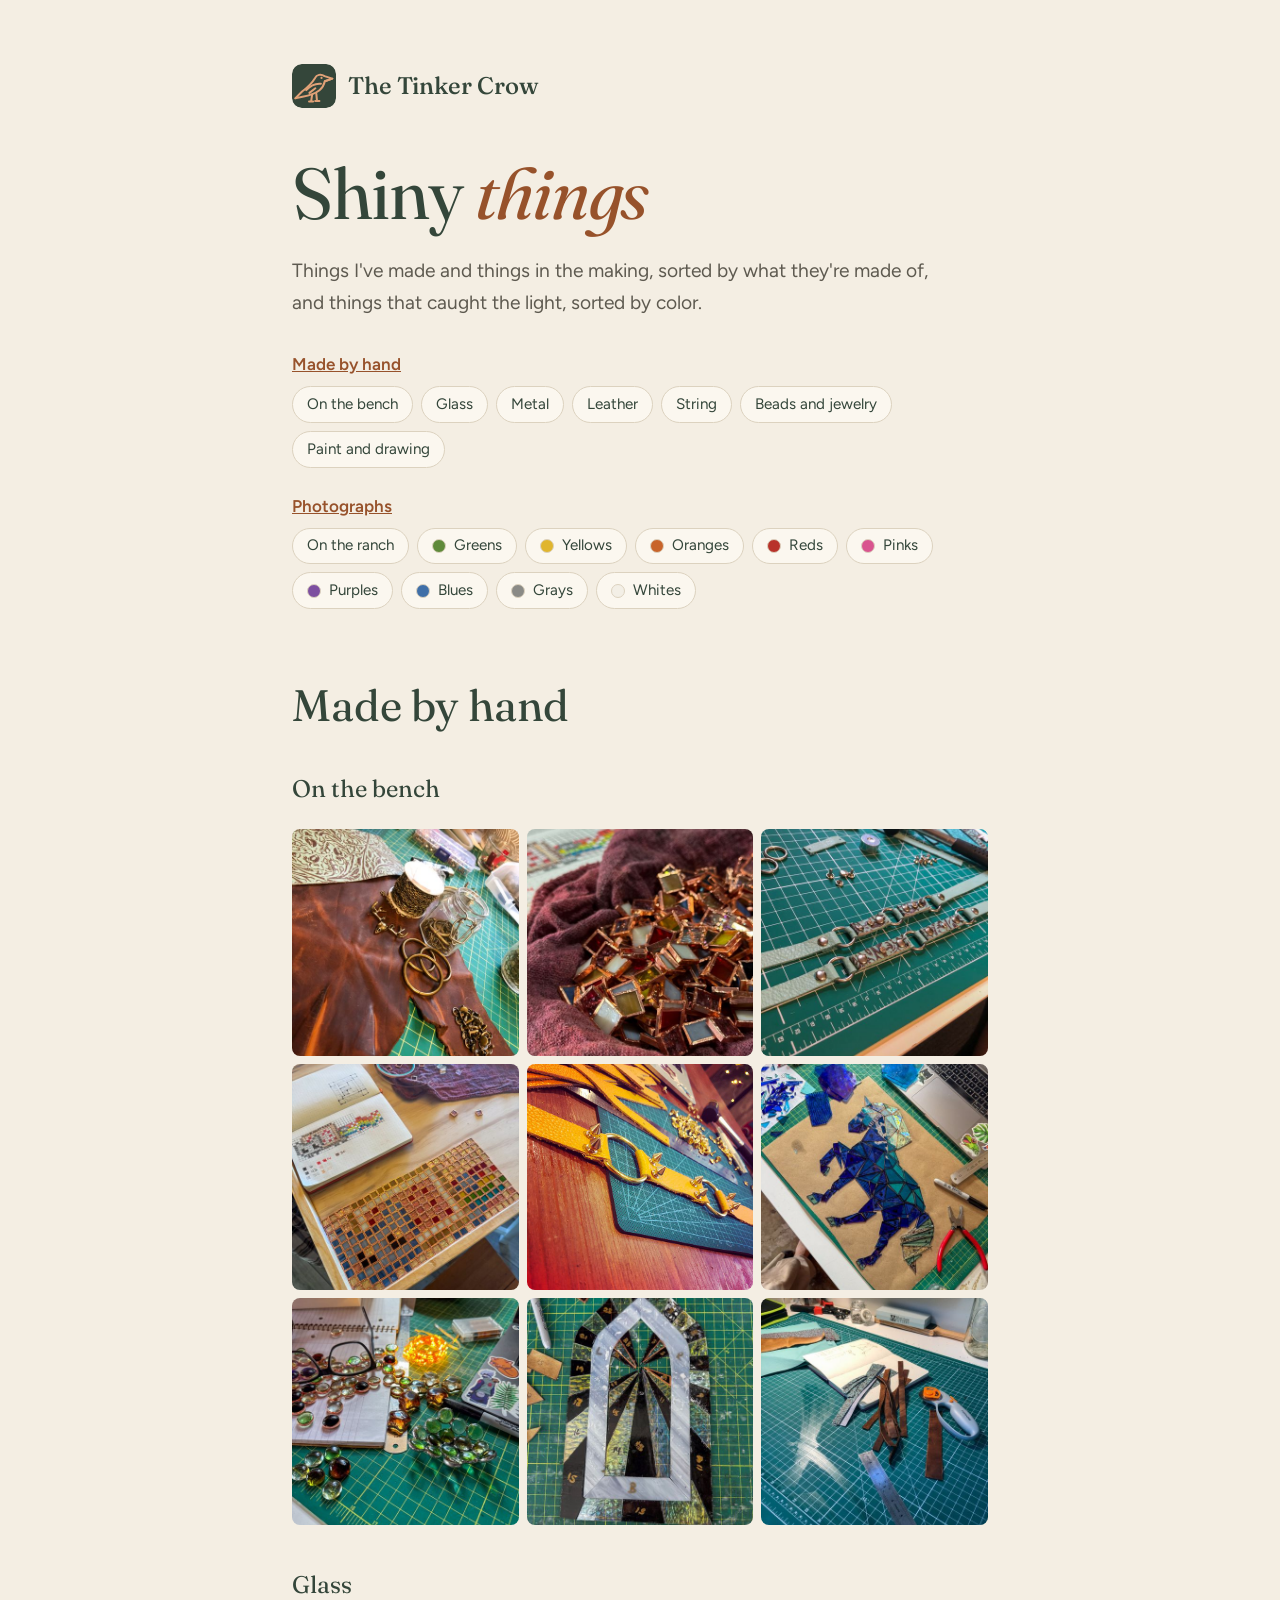
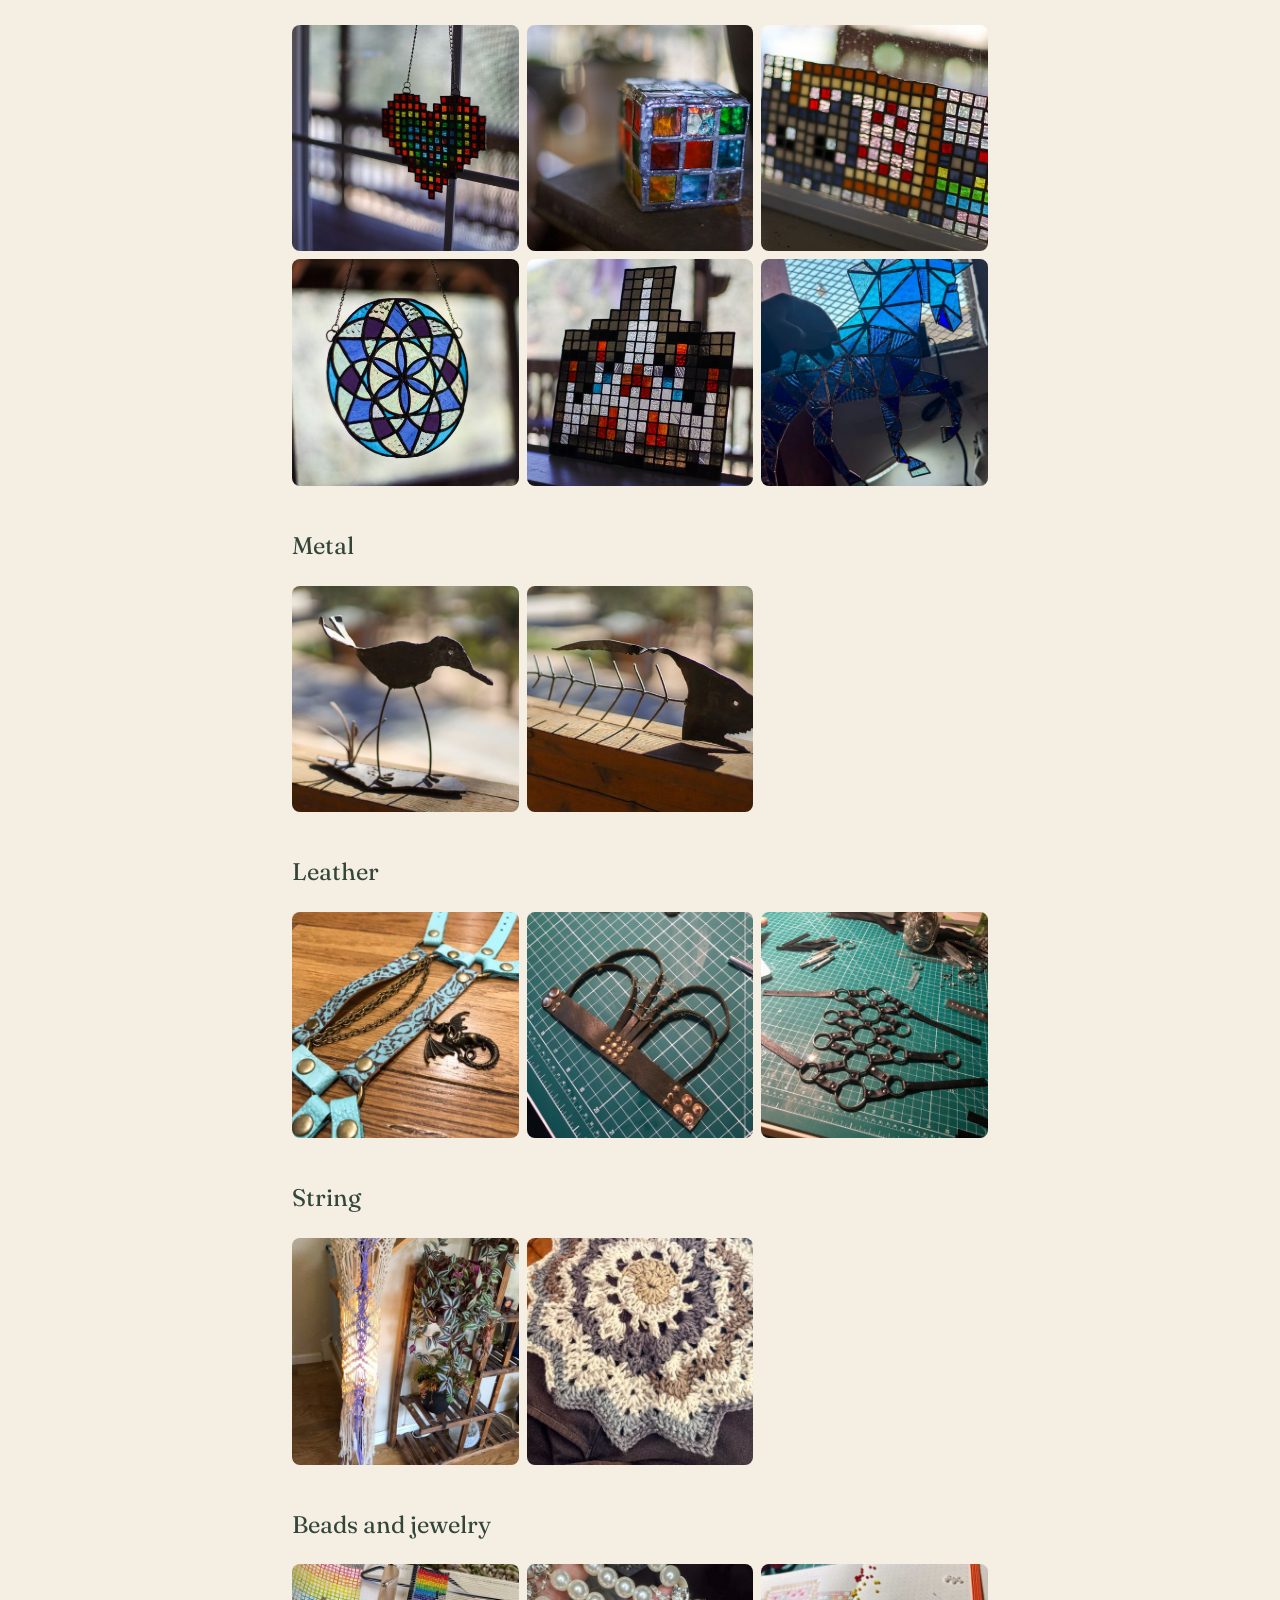
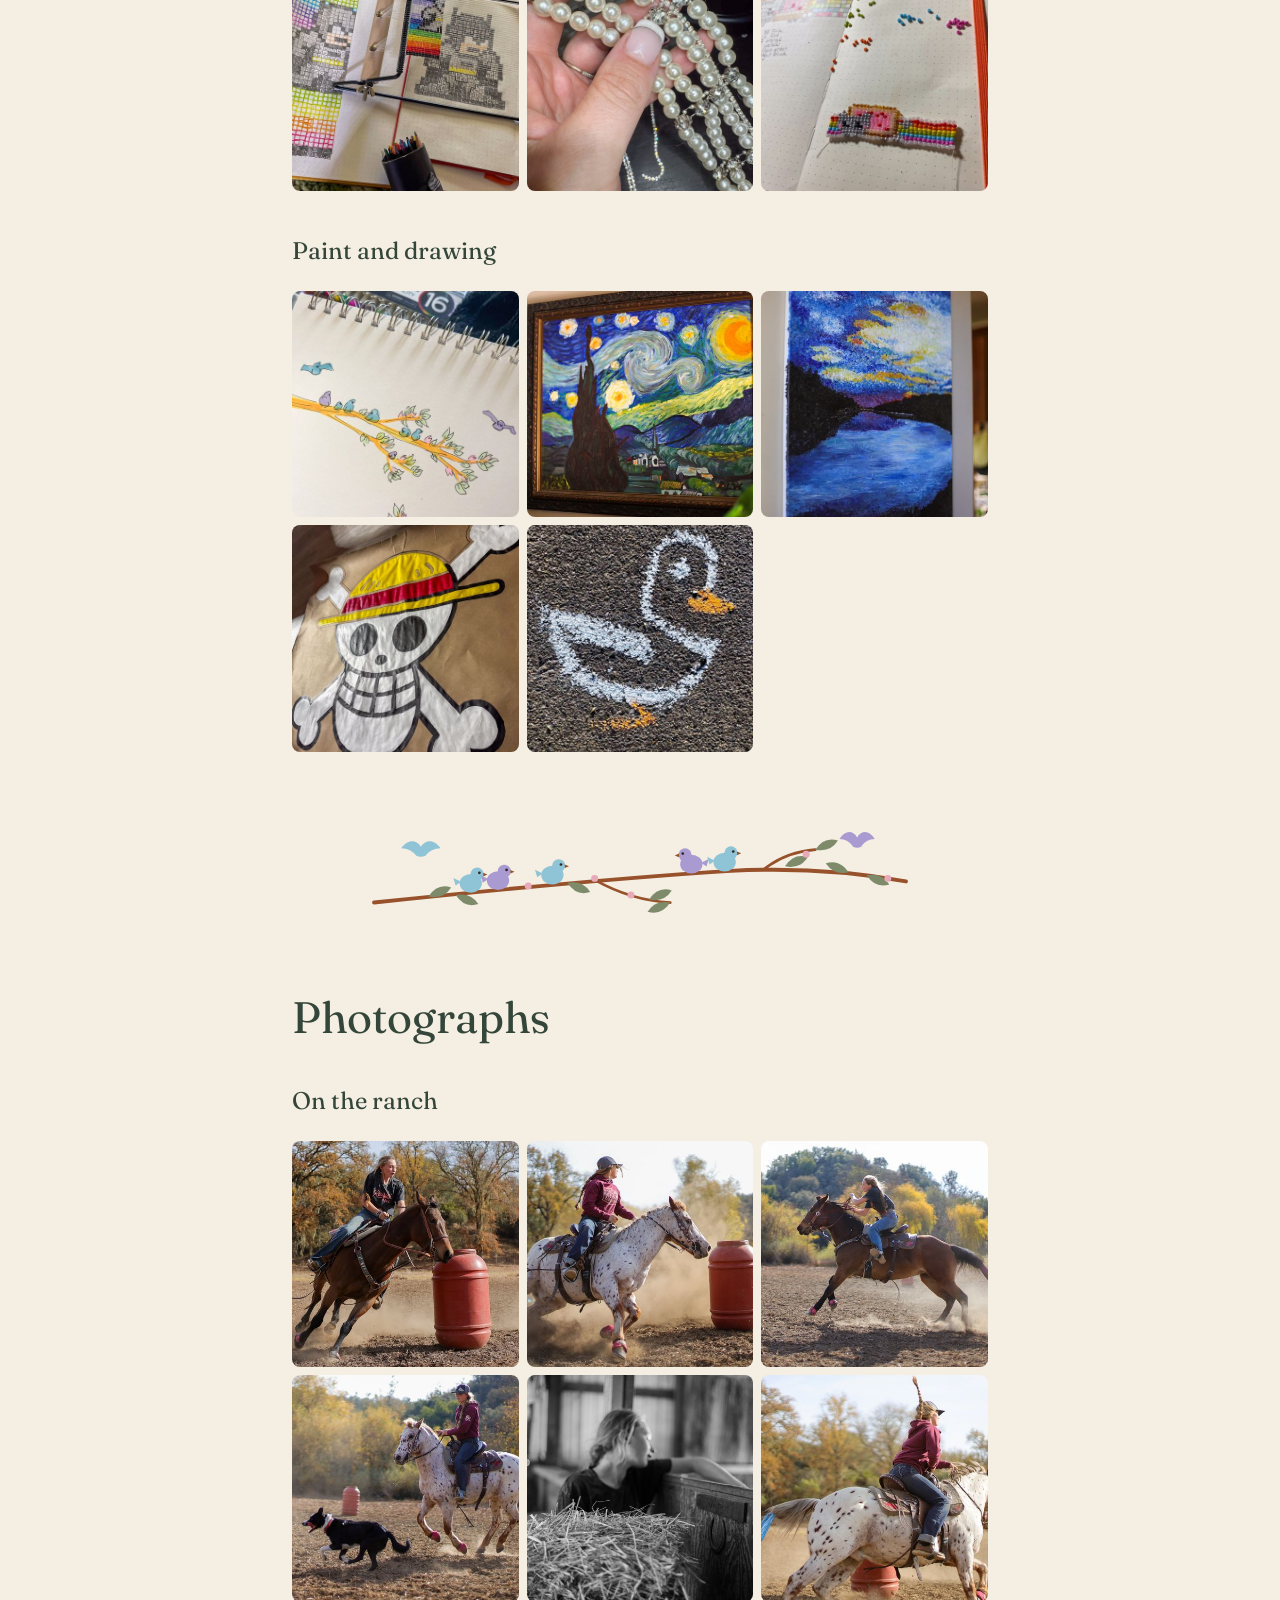
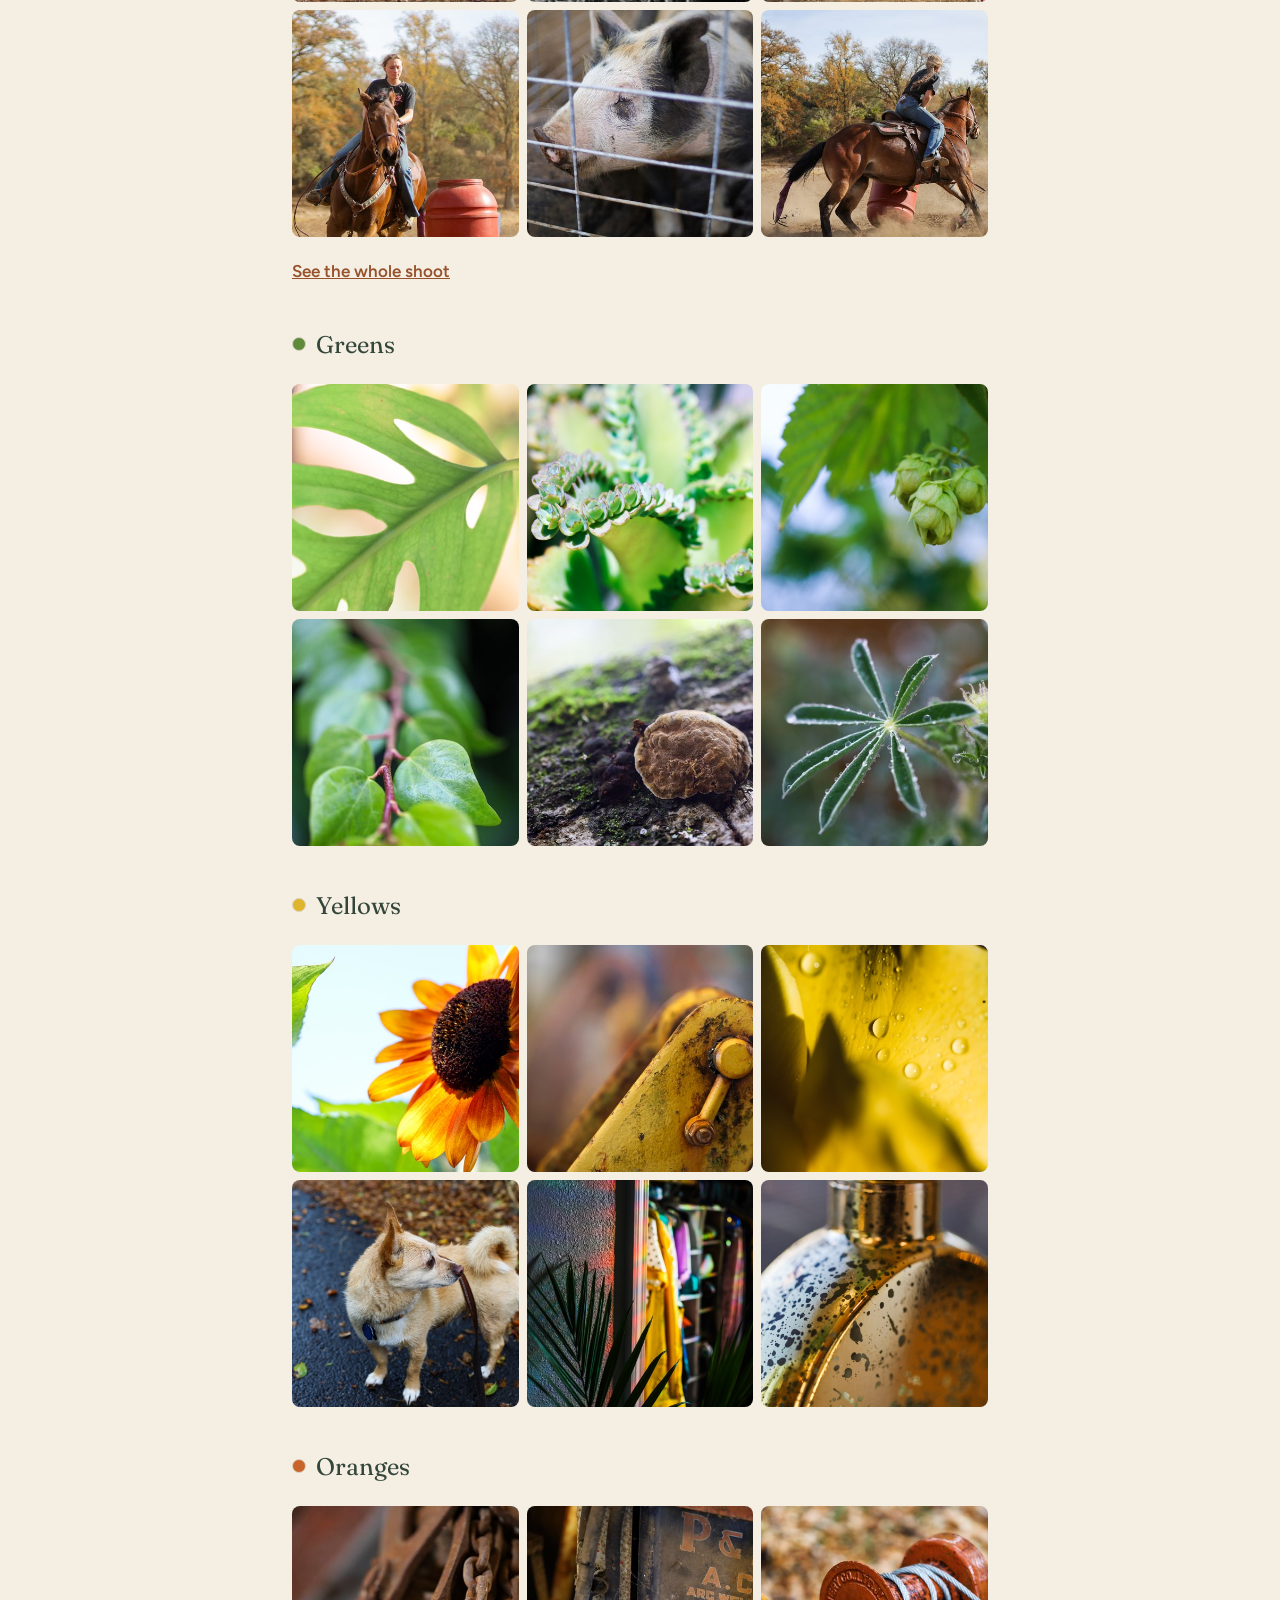
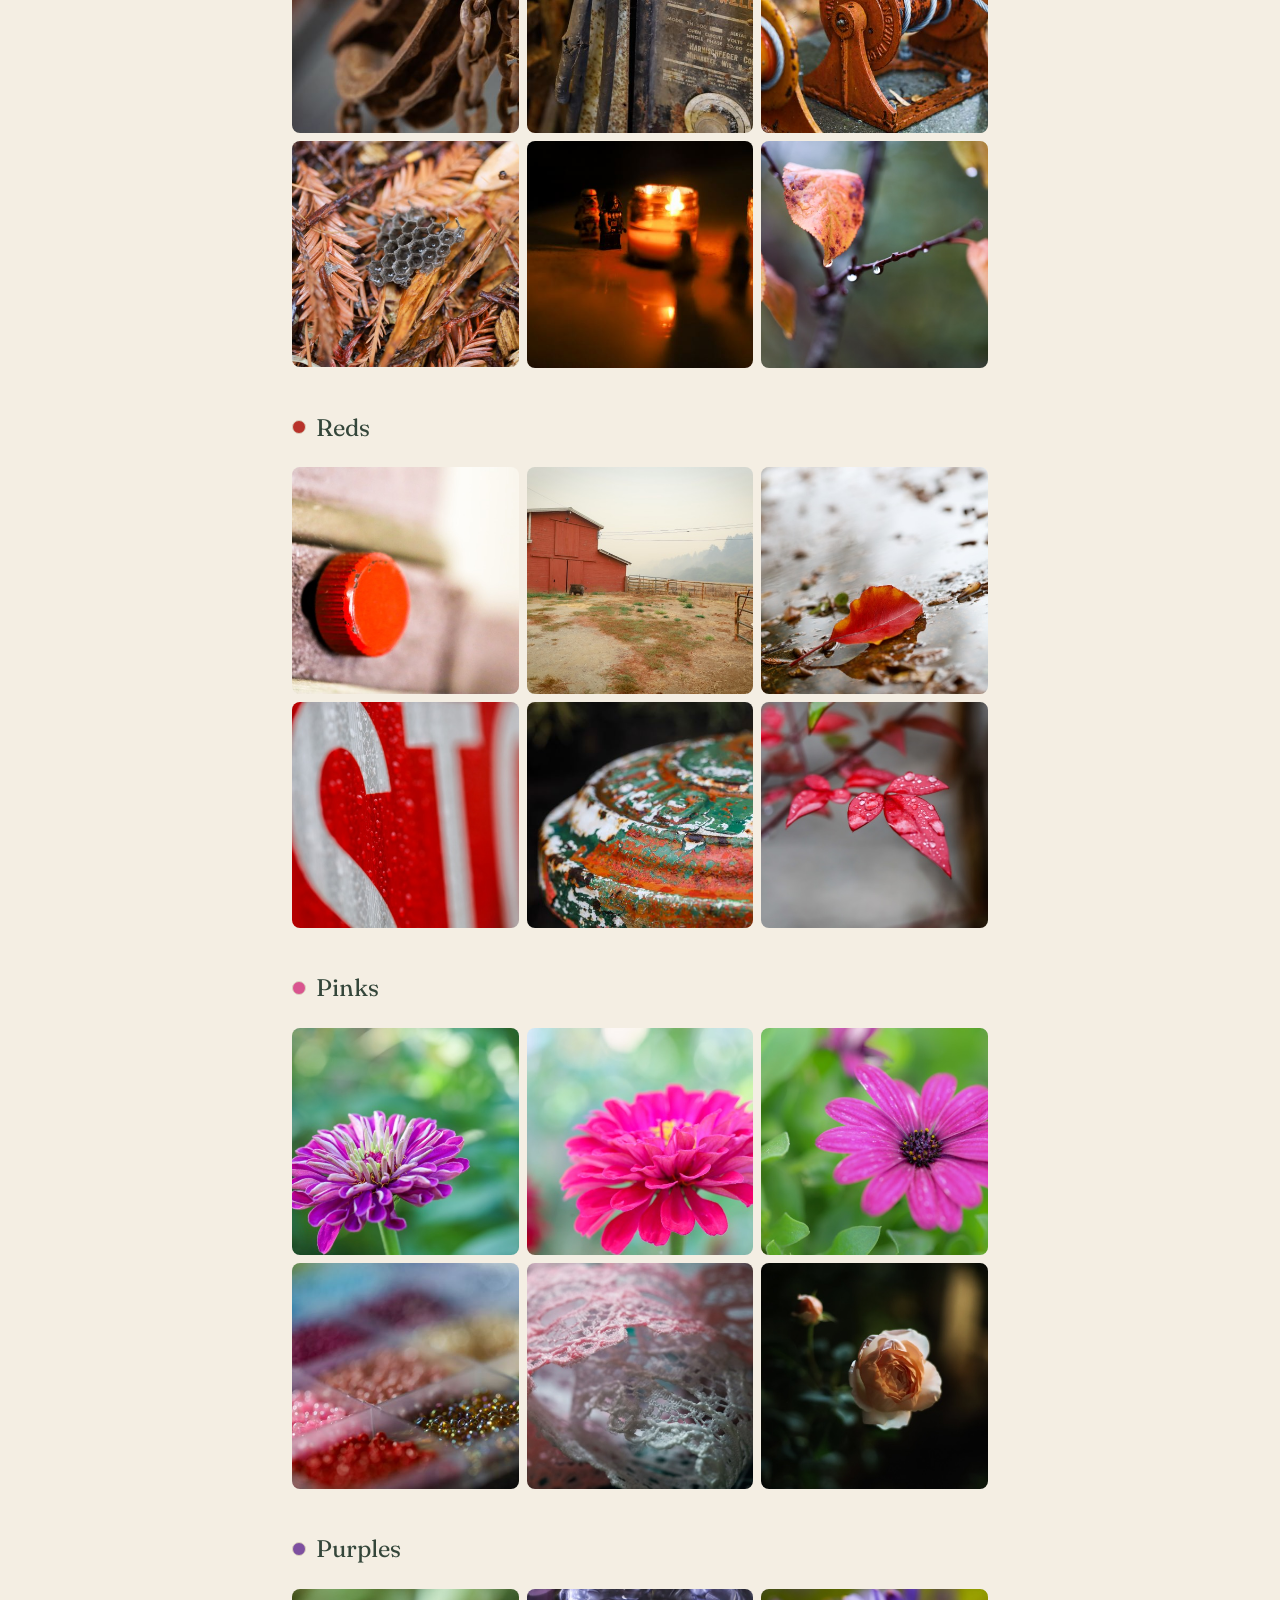
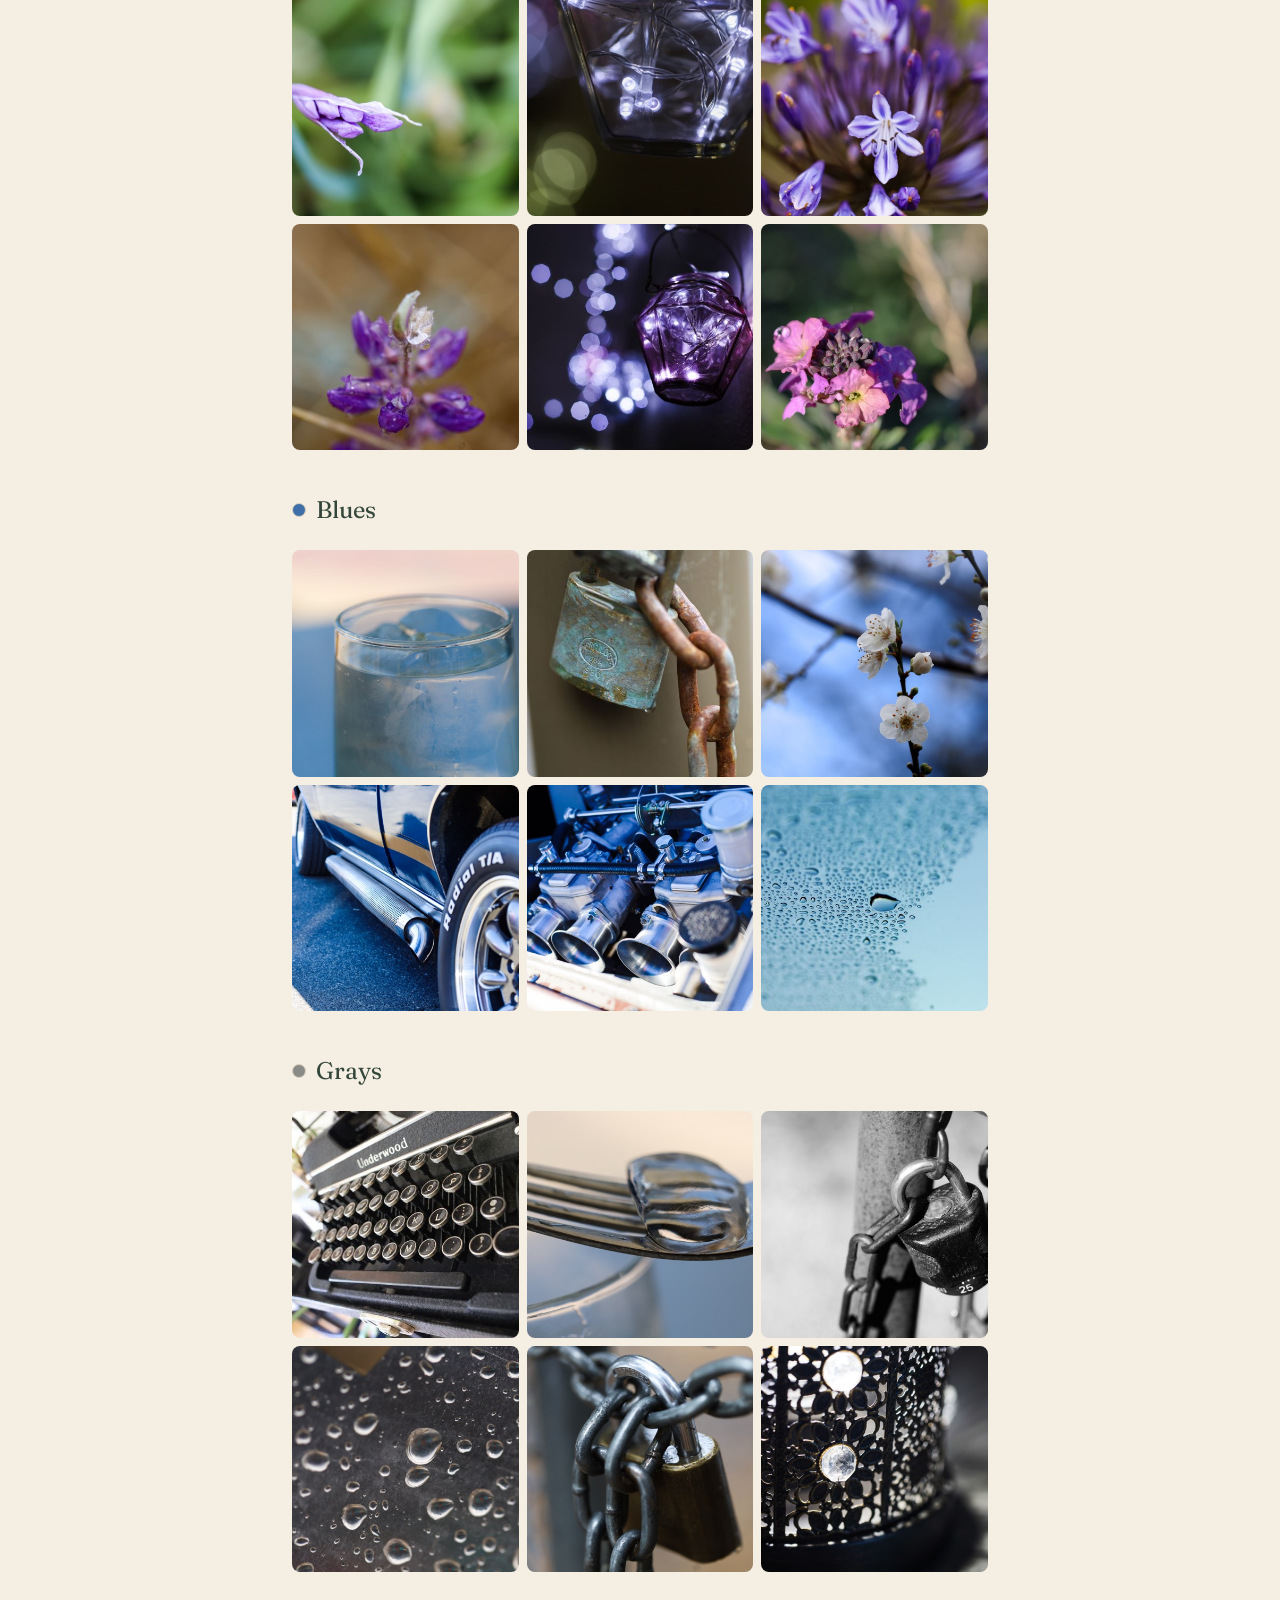
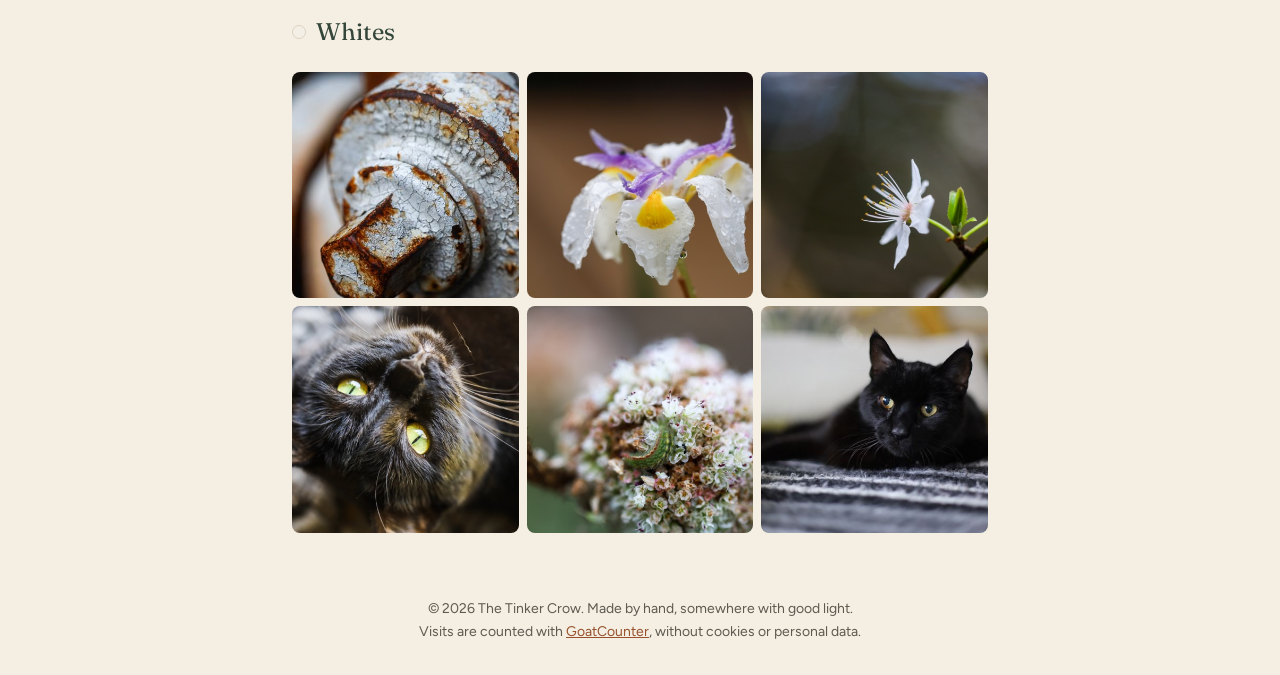
==== commit e500390b: "Count visits with GoatCounter; footer says so Self-hosted count.js on home, gallery and ranch; canon" ====
--- a/gallery.html
+++ b/gallery.html
@@ -18,6 +18,7 @@
   <meta name="twitter:card" content="summary_large_image">
   <link rel="stylesheet" href="/css/tokens.css">
   <link rel="stylesheet" href="/css/site.css">
+  <link rel="canonical" href="https://thetinkercrow.com/gallery">
 </head>
 <body>
   <main>
@@ -245,6 +246,8 @@
       </section>
     </div>
   </main>
-  <footer><p>&copy; 2026 The Tinker Crow. Made by hand, somewhere with good light.</p></footer>
+  <footer><p>&copy; 2026 The Tinker Crow. Made by hand, somewhere with good light.</p>
+    <p>Visits are counted with <a href="https://www.goatcounter.com/">GoatCounter</a>, without cookies or personal data.</p></footer>
+<script data-goatcounter="https://thetinkercrow.goatcounter.com/count" async src="/count.js?v=1"></script>
 </body>
 </html>
